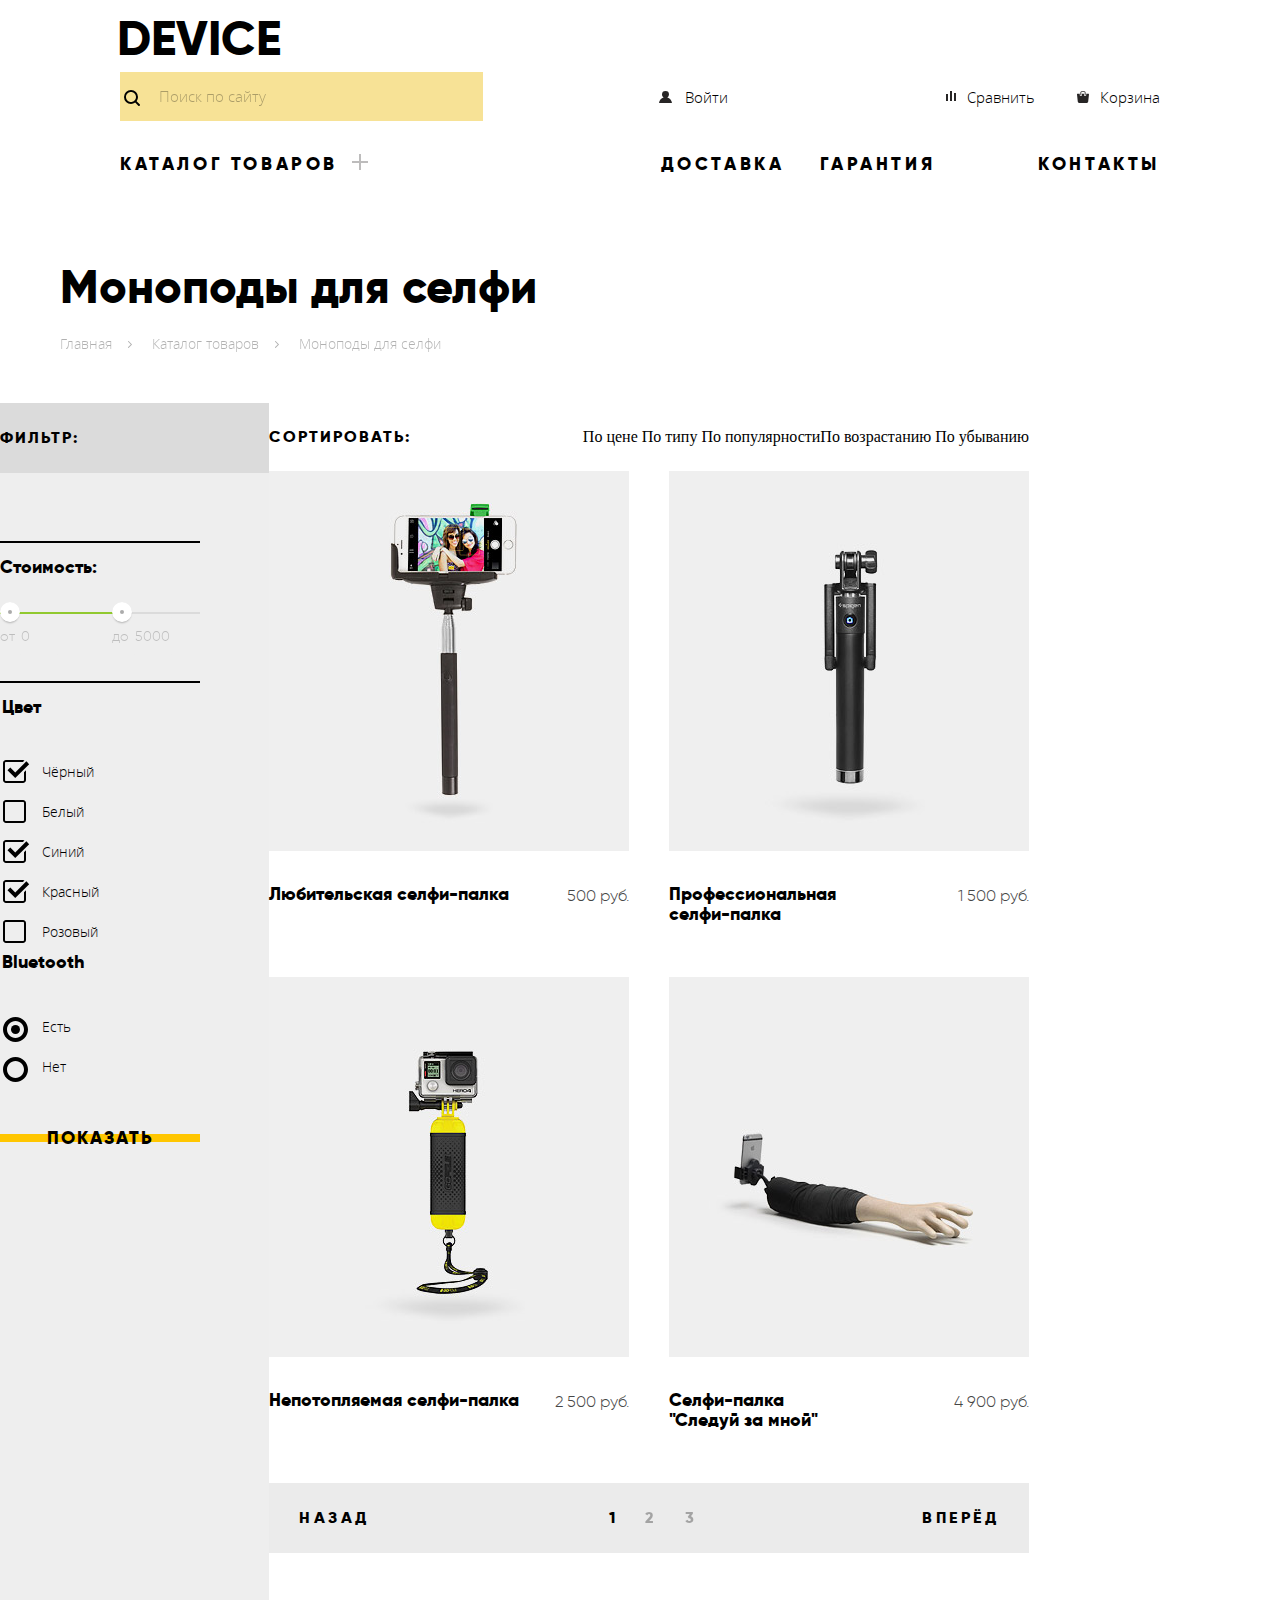
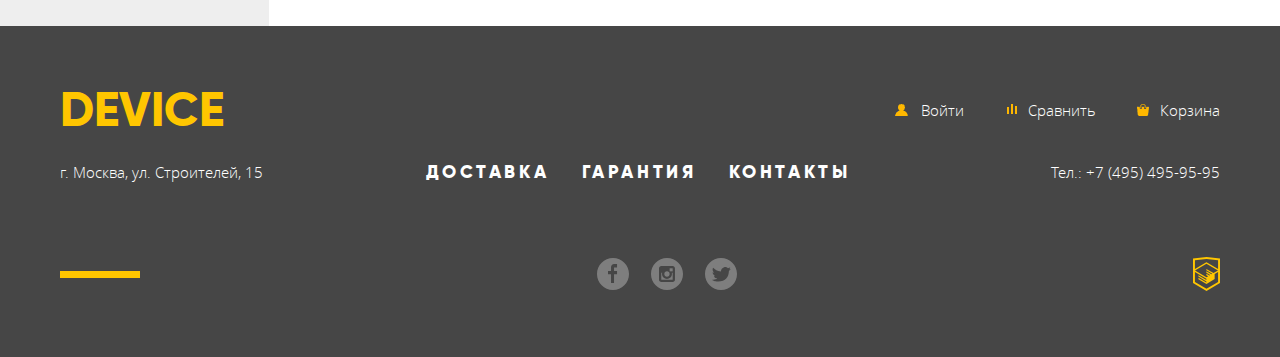
==== catalog.html @ 8dfcba43 "Add styles for catalog items and pagination" ====
<html lang="ru">
  <head>
  <meta charset="utf-8">
  <title>Device</title> 
  <link rel="stylesheet" href="css/styles.css"> 
  </head>
</html>
<body>
  <header class="main-header">
    <div class="container">
      <div class="main-header-nav">
        <div class="header-user-block">
          <a class="logo" href="index.html">Device</a>
          <form class="search-form" action="catalog.html" method="post">
            <input class="search-field" id="search-field" name="search-field" type="text" placeholder="Поиск по сайту">
            <button class="search-button" type="submit" name="search-button">Поиск</button>
          </form>
          <ul class="user-block">
            <li>
              <a class="user-option login" href="#">Войти</a>
            </li>
            <li>
              <a class="user-option compare" href="#">Сравнить</a>
            </li>
            <li>
              <a class="user-option cart" href="#">Корзина</a>
            </li>
          </ul>
        </div>
        <div class="header-nav">
          <div class="plus">
            <a class="header-item plus-item" href="#">Каталог товаров</a>
            <ul class="header-dropdown">
              <ul class="dropdown-list">
                <li class="header-dropdown-item">
                  <a href="#">Виртуальная реальность</a>
                </li>
                <li class="header-dropdown-item">
                  <a href="#">Моноподы для селфи</a>
                </li>
                <li class="header-dropdown-item">
                  <a href="#">Экшн-камеры</a>
                </li>
              </ul>  
              <ul class="dropdown-list">
                <li class="header-dropdown-item">
                  <a href="#">Фитнес-браслеты</a>
                </li>
                <li class="header-dropdown-item">
                  <a href="#">Умные часы</a>
                </li>
              </ul>  
              <ul class="dropdown-list">
                <li class="header-dropdown-item">
                  <a href="#">Квадрокоптеры</a>
                </li>
              </ul>
            </ul>  
          </div>
          <ul class="header-nav-block">
            <li>
              <a class="header-item" href="#">Доставка</a>
            </li>
            <li >
              <a class="header-item" href="#">Гарантия</a>
            </li>
            <li>
              <a class="header-item" href="#">Контакты</a>
            </li>
          </ul>
        </div>
      </div>
    </div>
  </header>  
  <section class="container">
    <h1 class="catalog-title">Моноподы для селфи</h1>
    <ul class="breadcrumbs">
      <li>
        <a href="#">Главная</a>
      </li>
      <li>
        <a href="#">Каталог товаров</a>
      </li>
      <li class="breadcrumbs-current">Моноподы для селфи</li>
    </ul>
  </section>
  <main>
    <div class="main-catalog">
      <section class="sidebar-filter">
        <div class="">
          <h2 class="visually-hidden">Фильтр характеристик девайсов</h2>
          <h3 class="filter-header">Фильтр:</h3>
          <form class="catalog-filter" method="post" action="#" id="filter-form">
            <div class="filter-slider">
              <h4 class="filter-title-price">Стоимость:</h4>
              <div class="filter-price">
                <div class="icon slider-line">
                  <div class="filter-min"></div>
                  <div class="filter-max"></div>
                </div>
              </div>
              <div class="filter-inputs">
                <div class="price-start">
                  <label for="filter-field-min">от</label>
                  <input class="filter-field" type="text" name="filter-field-min" id="filter-field-min" value="0">
                </div>
                <div class="price-end">
                  <label for="filter-field-max">до</label>
                  <input class="filter-field" type="text" name="filter-field-max" id="filter-field-max" value="5000">
                </div>	
              </div>
            </div>
    
            <fieldset>
              <div class="filter-properties">
                <legend class="filter-properties-title">Цвет</legend>
                <ul class="filter-properties-list">
                  <li class="filter-option">
                    <input class="filter-input" type="checkbox" name="slider" id="filter-slider" checked="checked">
                    <label class="icon" for="filter-slider">Чёрный</label>
                  </li>
                  <li class="filter-option">
                    <input class="filter-input" type="checkbox" name="block-advatages" id="filter-advantages"> 
                    <label class="icon" for="filter-advantages">Белый</label>
                  </li>
                  <li class="filter-option">
                    <input class="filter-input" type="checkbox" name="news" id="filter-news" checked="checked">
                    <label class="icon" for="filter-news">Синий</label>
                  </li>
                  <li class="filter-option">
                    <input class="filter-input" type="checkbox" name="gallery" id="filter-gallery" checked="checked">
                    <label class="icon" for="filter-gallery">Красный</label>
                  </li>
                  <li class="filter-option">
                    <input class="filter-input" type="checkbox" name="cart" id="filter-cart">
                    <label class="icon" for="filter-cart">Розовый</label>
                  </li>
                </ul>
              </div>
            </fieldset>
            <fieldset>
              <div class="filter-bluetooth-available">
                <legend class="filter-bluetooth-title">Bluetooth</legend>
                <ul class="filter-bluetooth-list">
                  <li class="filter-option">
                    <input class="filter-input" type="radio" name="filter-sites-radio" value="adaptive" id="filter-adaptive" checked>
                    <label class="icon" for="filter-adaptive">Есть</label> 
                  </li>
                  <li class="filter-option">
                    <input class="filter-input" type="radio" name="filter-sites-radio" value="fixed" id="filter-fixed">
                    <label class="icon" for="filter-fixed">Нет</label> 
                  </li>
                </ul>
              </div>
            </fieldset>
            <button type="submit" class="button filter-button">Показать</button>
          </form>
        </div>
      </section>
      <section class="catalog">
        <h2 class="visually-hidden">Каталог товаров текущей категории магазина Device</h2>
        <div class="catalog-sort">
          <div class="catalog-sorting">
            <h4>Сортировать:</h4>
            <div class="sort-sites">
              <a class="active" href="#">По цене</a>
              <a href="#">По типу</a>
              <a href="#">По популярности</a>
            </div>
            <div class="sort-order">
              <a class="icon sort-desc active" href="#">По возрастанию</a>
              <a class="icon sort-asc" href="#">По убыванию</a>
            </div>
          </div>  
        </div>    
        <ul class="catalog-list">
          <li class="icon catalog-item">
            <img class="catalog-item-image" src="img/item-1.jpg" width="360" height="380s" alt="Любительская селфи-палка">
            <div class="catalog-item-action">
              <a class="button catalog-button" href="#">В корзину</a>
              <a class="catalog-item-compare" href="#">Добавить к сравнению</a>
            </div>
            <div class="catalog-item-info">
              <h3 class="catalog-item-title">Любительская селфи-палка</h3>
              <p class="catalog-item-price">500 руб.</p>
            </div>  
          </li>
          <li class="icon catalog-item">
            <img class="catalog-item-image" src="img/item-2.jpg" width="360" height="380s" alt="Профессиональная селфи-палка">
            <div class="catalog-item-action">
              <a class="button catalog-button" href="#">В корзину</a>
              <a class="catalog-item-compare" href="#">Добавить к сравнению</a>
            </div>
            <div class="catalog-item-info">
              <h3 class="catalog-item-title">Профессиональная<br> селфи-палка</h3>
              <p class="catalog-item-price">1 500 руб.</p>
            </div>  
          </li>
          <li class="icon catalog-item">
            <img class="catalog-item-image" src="img/item-3.jpg" width="360" height="380s" alt="Непотопляемая селфи-палка">
            <div class="catalog-item-action">
              <a class="button catalog-button" href="#">В корзину</a>
              <a class="catalog-item-compare" href="#">Добавить к сравнению</a>
            </div>
            <div class="catalog-item-info">
              <h3 class="catalog-item-title">Непотопляемая селфи-палка</h3>
              <p class="catalog-item-price">2 500 руб.</p>
            </div>  
          </li>
          <li class="icon catalog-item new">
            <img class="catalog-item-image" src="img/item-4.jpg" width="360" height="380s" alt="Селфи-палка 'Следуй за мной'">
            <div class="catalog-item-action">
              <a class="button catalog-button" href="#">В корзину</a>
              <a class="catalog-item-compare" href="#">Добавить к сравнению</a>
            </div>
            <div class="catalog-item-info">
              <h3 class="catalog-item-title">Селфи-палка<br> "Следуй за мной"</h3>
              <p class="catalog-item-price">4 900 руб.</p>
            </div>  
          </li>
        </ul>
        <ul class="pagination">
          <li class="pagination-item previous"><a href="#">Назад</a></li>
          <li class="pagination-pages">
            <ul class="pagination-number">
              <li class="pagination-item active"><a>1</a></li>
              <li class="pagination-item"><a href="#">2</a></li>
              <li class="pagination-item"><a href="#">3</a></li>
            </ul>
          </li>
          <li class="pagination-item next"><a href="#">Вперёд</a></li>
        </ul>    	
        
      </section>
    </div>
    
  
  </main> 

  <footer class="footer">
    <div class="footer-user-block container">
      <a class="footer-logo" href="#">Device</a>
      <ul class="footer-user-options">
        <li>
          <a class="user-option login" href="#">Войти</a>
        </li>
        <li>
          <a class="user-option compare" href="#">Сравнить</a>
        </li>
        <li>
          <a class="user-option cart" href="#">Корзина</a>
        </li>
      </ul>
    </div>
    <div class="footer-nav-block container">
      <p>г. Москва, ул. Строителей, 15</p>
      <ul class="footer-nav">
        <li>
          <a class="header-item" href="#">Доставка</a>
        </li>
        <li >
          <a class="header-item" href="#">Гарантия</a>
        </li>
        <li>
          <a class="header-item" href="#">Контакты</a>
        </li>
      </ul>
      <a class="phone" href="tel:+74954959595">Тел.: +7 (495) 495-95-95</a>
    </div>
    <div class="footer-social container">
      <div class="divider"></div>
      <ul class="social-icons">
        <li class="footer-social-item">
          <a class="icon fb-icon" href="https://www.Facebook.com">Логотип Facebook</a>
        </li>
        <li class="footer-social-item">
          <a class="icon insta-icon" href="https://www.Instagram.com">Логотип Instagram</a>
        </li>	
        <li class="footer-social-item">
          <a class="icon twitter-icon" href="https://www.twitter.com">Логотип Twitter</a>
        </li>	
      </ul>
      <a href="#">
        <img src="img/logo-html.svg" alt="Иконка сайта HTML-Academy">
      </a>
    </div>
  </footer>  
</body>
</html>
---- css/styles.css ----
@font-face {
  font-family: 'gilroyextrabold';
  src: url('../fonts/gilroyextrabold-webfont.woff2') format('woff2');
  font-weight: normal;
  font-style: normal;
}

@font-face {
  font-family: 'gilroylight';
  src: url('../fonts/gilroylight-webfont.woff2') format('woff2');
  font-weight: normal;
  font-style: normal;
}

@font-face {
  font-family: 'open_sansregular';
  src: url('../fonts/opensans-regular-webfont.woff2') format('woff2');
  font-weight: normal;
  font-style: normal;
}

@font-face {
  font-family: 'open_sanslight';
  src: url('../fonts/opensans-light-webfont.woff2') format('woff2');
  font-weight: normal;
  font-style: normal;
}

*, *::before, *::after {
	box-sizing: inherit;
}

/* ::placeholder {
	font-family: 'open_sanslight';
} */

html {
	box-sizing: border-box;
}

body, h1, h2, h3, h4, h5, h6, p, a {
	margin: 0;
	font-weight: 300;
	text-decoration: none;
	color: #000000;
}

.visually-hidden {
	position: absolute;
	clip: rect(1px 1px 1px 1px); /* IE6, IE7 */
	clip: rect(1px, 1px, 1px, 1px);
	padding:0;
	border:0;
	height: 1px; 
	width: 1px; 
	overflow: hidden;
}

ul {
	margin: 0;
	padding: 0;
	list-style-type: none;
}

form,fieldset {
	margin: 0;
	padding: 0;
}

fieldset {
	border: none;
}

button {
	padding: 0;
	margin: 0;
}

button, input, textarea, select {
	font: inherit;
}

.container {
  width: 1200px;
	margin: 0 auto;
	padding: 0 20px;
	position: relative;
}

.button {
	display: inline-block;
	position: relative;
	width: 160px;
	font-family: 'gilroyextrabold';
	font-size: 18px;
	line-height: 40px;
	letter-spacing: 2px;
	text-align: center;
	text-transform: uppercase;
	z-index: 1;
}

.button:active {
	color: rgba(1,1,1, 0.3);
}

.button::before {
	content: '';
	position: absolute;
	width: 100%;
	height: 8px;
	left: 0;
	top: 16px;
	background-color: #ffc600;
	z-index: -1;
}

.button:hover::before,
.button:focus::before {
	content: '';
	position: absolute;
	height: 40px;
	left: 0;
	top: 0;
	background-color: #ffc600;
	z-index: -1;
	transition-duration: 0.2s;
}

/* .main-header {
  margin-bottom: 55px;
} */

.main-header-background {
  min-height: 712px;
  background: linear-gradient(to bottom, #ffffff 40px, #f7e296 40px, #f7e296 339px, transparent 339px, transparent 100%);
}

.main-header-nav {
  min-height: 190px;
  margin: 0 60px 38px;
}

.header-user-block {
  display: flex;
  position: relative;
	padding-top: 72px;
	margin-bottom: 31px;
}

.logo {
  position: absolute;
  font-family: 'gilroyextrabold';
  font-size: 48px;
	bottom: 55px;
	left: -3px;
	text-transform: uppercase;
	cursor: pointer;
}

.logo:hover,
.footer-logo:hover {
	opacity: 0.6;
}

.logo:active,
.footer-logo:active {
	opacity: 0.3;
}

.search-form {
  width: 460px;
}

.search-form::before {
	content: "";
	position: absolute;
	top: 90px;
	left: 4px;
	width: 16px;
	height: 16px;
	background-image: url(../img/search.svg);
	background-repeat: no-repeat;
	z-index: 1;
}

.search-field {
	position: relative;
	width: 79%;
	min-height: 49px;
	background-color: #f7e296;
	border: none;
	border-top: 2px solid rgba(247,226,150, 0);
	border-bottom: 2px solid rgba(247,226,150, 0);
	padding-left: 39px;
}

.search-field:focus {
	outline: 0;
	border-bottom: 2px solid #000000;
}

.search-field::placeholder {
	font-family: 'open_sanslight';
	font-size: 15px;
	line-height: 30px;
	color: #000000;
	opacity: 0.3;
}

.search-field:hover::placeholder {
	opacity: 0.6;
}

.search-field:focus::placeholder {
	opacity: 1;
}

.search-button {
	width: 85px;
	min-height: 49px;
}

.search-button {
	width: 85px;
	min-height: 49px;
	margin-left: -4px;
	color: #000000;
	background-color: rgba(0,0,0,0);
	display: none;
	border: 2px solid #000000;
	outline: none;
}

.search-button:hover {
	background-color: #000000;
	color: #ffffff;
}

.search-button:active {
	display: inline-block;
	background-color: #000000;
	color: rgba(255,255,255,0.3);
}

.search-field:focus ~ .search-button,
.search-field:active ~ .search-button {
	display: inline-block;
}

.user-block,
.footer-user-options {
  display: flex;
	align-items: center;
	font-size: 15px;
	line-height: 30px;
	font-family: 'open_sanslight';
	margin-left: auto;
}

.user-block li {
	position: relative;
	margin-right: 35px;
}

.user-block li:first-child {
	margin-right: 209px;
}

.user-block li:nth-child(2) {
	margin-left: auto;
}

.user-block li:last-child {
	margin-right: 0;
}



.user-option {
	padding-left: 30px;
}

.user-option:hover,
.header-dropdown-item:hover,
.user-option:focus,
.header-dropdown-item:focus {
	opacity: 0.6;
}

.user-option:active,
.header-dropdown-item:active {
	opacity: 0.3;
}

.login::before {
	content: '';
	position: absolute;
	width: 13px;
	height: 12px;
	left: 4px;
	top: 9px;
	background-image: url(../img/user.svg);
	background-repeat: no-repeat;
}


.compare::before {
	content: '';
	position: absolute;
	width: 13px;
	height: 12px;
	left: 9px;
	top: 9px;
	background-image: url(../img/compare.svg);
	background-repeat: no-repeat;
}

.cart::before {
	content: '';
	position: absolute;
	width: 13px;
	height: 12px;
	left: 7px;
	top: 9px;
	background-image: url(../img/cart.svg);
	background-repeat: no-repeat;
} 

.header-nav,
.footer-nav {
	display: flex;
	font-size: 18px;
	line-height: 24px;
	font-family: 'gilroyextrabold';
	letter-spacing: 3.6px;
	text-transform: uppercase;
}

.header-nav-block {
	margin-left: auto;
	display: flex;
}

.header-nav-block li {
	margin-right: 36px;
}

.header-nav-block a,
.plus a {
	position: relative;
}

.header-nav-block li:last-child {
	margin-right: 0px;
	margin-left: 67px;
}

.plus {
	position: relative;
}

.plus::after {
	content: '';
	position: absolute;
	width: 16px;
	height: 16px;
	top: 2px;
	right: 0;
	background-image: url(../img/plus.svg);
	opacity: 0.3;
	cursor: pointer;
}

.header-item:hover,
.header-item:focus {
	opacity: 0.6;
}

.header-item:active {
	opacity: 0.3;
}

.device-category .category-item {
  display: flex;
}

.header-dropdown {
	display: none;
	position: absolute;
	width: 1160px;
	font-size: 15px;
	line-height: 36px;
	letter-spacing: 1px;
	font-family: 'open_sanslight';
	text-transform: capitalize;
	padding-top: 20px;
	bottom: 0px;
	transform: translateY(100%);
}

.header-dropdown::before {
	content: '';
	position: absolute;
	background: #f7e296;
	width: 1160px;
	height: 164px;
	left: -60px;
	top: 81px;
	transform: translateY(-50%);
}

.plus-item {
	padding-right: 30px;
}

.plus:hover .header-dropdown {
	display: flex;
	z-index: 1;
}

.dropdown-list {
	display: flex;
	flex-direction: column;
}

.header-dropdown-item {
	margin-right: 40px;
}






.slider {
	display: flex;
	-webkit-box-align: center;
	-ms-flex-align: center;
	align-items: center;
	min-height: 580px;
	/* padding-bottom: 55px; */
}

.slider input[type='radio'] {
	position: absolute;
	opacity: 0;
}

.slider-description {
	flex-direction: column;
	width: 515px;
	padding-left: 4px;
}

.slider-description .divider {
	position: absolute;
	width: 100px;
	background-color: #ffffff;
	top: 21px;
	right: 40%;
}

.slider-number {
	position: absolute;
	color: #ffffff;
	top: -27px;
	right: 50px;
	font-family: 'gilroyextrabold';
	font-size: 179px;
	line-height: 179px;
}

.slides h2,
.advantages-slides h2 {
	font-family: 'gilroyextrabold';
	font-size: 47px;
	letter-spacing: 1px;
	line-height: 56px;
	margin-bottom: 18px;
}

.slides p,
.advantages-slides p {
	color: #464646;
	font-family: 'open_sanslight';
	font-size: 15px;
	letter-spacing: 0;
	line-height: 30px;
	margin-bottom: 39px;
}

.slides a {
	margin-bottom: 60px;
}

.slides .button {
	width: 220px;
}

.slider-info {
	display: flex;
}

.slider-info-item span {
	font-family: 'gilroylight';
	font-size: 36px;
	line-height: 48px;
	letter-spacing: 1px;
}

.slider-info-item p {
	font-family: 'open_sanslight';
	font-size: 13px;
	line-height: 20px;
	letter-spacing: 1px;
}

.slide {
	display: none;
	width: 97%;
	padding: 64px 0 0 20px ;
	-webkit-animation: 30s 24s ease-in-out infinite;
	animation: 30s 24s ease-in-out infinite;
}

.slide1, .slide2, .slide3 {
	display: none;
}


.slider-inner {
	display: flex;
	justify-content: space-between;
}

.slide img {
	position: relative;
}

.slide1 img {
	left: 50px;
	bottom: 80px;
}

.slide2 img {
	top: 0px;
	left: 0px;
}

.slide3 img {
	top: 0px;
	left: 0px;
}


/* .slide1 {
	background-image: url(../img/slider-1.png);
	background-repeat: no-repeat;
	background-position: 70px 0px;
}

.slide2 {
	background-image: url(../img/slider-2.png);
	background-repeat: no-repeat;
	background-position: left top;
}

.slide3 {
	background-image: url(../img/slider-3.png);
	background-repeat: no-repeat;
	background-position: left top;
} */

input:checked:nth-child(1) ~ .slides .slide1 {
	display: block;
}

input:checked:nth-child(2) ~ .slides .slide2 {
	display: block;
}

input:checked:nth-child(3) ~ .slides .slide3 {
	display: block;
}

.slider-controls {
	position: absolute;
	top: 300px;
	right: 72px;
}

.slider-control {
	display: inline-block;
	vertical-align: middle;
	width: 18px;
	height: 18px;
	margin: 0 6px;
	border-radius: 50%;
	border: 1px solid #000000;
	background: #ffff;
	position: relative;
	cursor: pointer;
}

.slider-control::after {
	position: absolute;
	display: none;
	background: #ffffff;
	border: 2px solid #c1c1c1;
	width: 8px;
	height: 8px;
	border-radius: 50%;
	top: 5px;
	left: 5px;
}

input:checked:nth-child(1) ~ .slider-controls .slider-control:nth-child(1)::after {
	display: block;
}

input:checked:nth-child(2) ~ .slider-controls .slider-control:nth-child(2)::after {
	display: block;
}

input:checked:nth-child(3) ~ .slider-controls .slider-control:nth-child(3)::after {
	display: block;
}

input:focus:nth-child(1) ~ .slider-controls .slider-control:nth-child(1)::after,
input:focus:nth-child(2) ~ .slider-controls .slider-control:nth-child(2)::after,
input:focus:nth-child(3) ~ .slider-controls .slider-control:nth-child(3)::after {
	display: block;
	border: solid 4px #fb565a;
	background: #fb565a;
	width: 16px;
	height: 16px;
	top: 1px;
	left: 1px;
}

.categories {
	margin-bottom: 75px;
}

.device-category {
 display: flex;
 justify-content: space-between;
}

.device-category a:hover .category-item-background,
.device-category a:focus .category-item-background {
	background: #f0c52e;
}

.device-category a:active img,
.device-category a:active h3 {
	opacity: 0.6;
}  

.category-item {
	flex-direction: column;
}

.category-item h3 {
	font-family: 'gilroyextrabold';
	font-size: 18px;
	line-height: 24px;
	letter-spacing: 1px;
}

.category-item-background {
	display: flex;
  justify-content: center;
  align-items: center;
	width: 160px;
	height: 160px;
	background: #f7e296;
	margin-bottom: 39px;
}

.device-category li:nth-child(2) .category-item-background {
	padding-top: 43px;
}

.category-item h3 {
	max-width: 160px;
}



.advantages-slider-background {
	background: linear-gradient(to bottom, #ffffff 26%, #e5e5e5 26%, #e5e5e5 100%);
}

.advantages-slider {
	display: flex;
	flex-direction: row-reverse;
	justify-content: space-between; 
	padding-top: 71px;
}

.advantages-slides {
	margin-right: 65px;
}

.advantages-slider input[type=radio] {
	display: none;
}

input:checked:nth-child(1) ~ .advantages-slides .advantages-slide1 {
	display: block;
}

input:checked:nth-child(2) ~ .advantages-slides .advantages-slide2 {
	display: block;
}

input:checked:nth-child(3) ~ .advantages-slides .advantages-slide3 {
	display: block;
}


.advantages-slider h2 {
  margin-bottom: 25px;
}

.advantages-slider p {
	margin-bottom: 85px;
}

.advantages-slide {
	display: none;
	width: 695px;
	background-repeat: no-repeat;
	background-position: right 9%;
	padding-bottom: 60px;
}

.advantages-slide p {
	width: 440px;
}

.advantages-slide1 {
	background-image: url(../img/delivery.svg);
}

.advantages-slide2 {
	background-image: url(../img/warranty.svg);
}

.advantages-slide3 {
	background-image: url(../img/credit.svg);
}

.advantages-slider-controls {
	position: relative; 
	display: flex;
	flex-direction: column;
	left: 0;
	top: 9px;
	padding-right: 124px;
}

.advantages-slider-controls::after {
	content: "";
	position: absolute;
	width: 7px;
	height: 319px;
	background-color: #000000;
	right: 0;
	top: -80px;
}

.advantages-slider-control {
	display: inline-block;
	position: absolute;
	width: 160px;
	height: 40px;
	letter-spacing: 3px;
	margin-bottom: 25px;
	border-radius: 50%;
  position: relative;
	cursor: pointer;
	z-index: 1;
}

.advantages-slider-control::after {
	display: none;
	content: '';
	position: absolute;
	background-color: #000000;
	width: 278px;
	height: 40px;
	left: 0;
	top: 0;
	z-index: -1;
}


input:checked:nth-child(1) ~ .advantages-slider-controls .advantages-slider-control:nth-child(1),
input:checked:nth-child(1) ~ .advantages-slider-controls .advantages-slider-control:nth-child(1)::after {
	display: block;
}

input:checked:nth-child(2) ~ .advantages-slider-controls .advantages-slider-control:nth-child(2),
input:checked:nth-child(2) ~ .advantages-slider-controls .advantages-slider-control:nth-child(2)::after {
	display: block;
}

input:checked:nth-child(3) ~ .advantages-slider-controls .advantages-slider-control:nth-child(3),
input:checked:nth-child(3) ~ .advantages-slider-controls .advantages-slider-control:nth-child(3)::after {
	display: block;
}

input:checked:nth-child(1) ~ .advantages-slider-controls .button:nth-child(1) {
	color: #f7e296;
}

input:checked:nth-child(2) ~ .advantages-slider-controls .button:nth-child(2) {
	color: #f7e296;
}

input:checked:nth-child(3) ~ .advantages-slider-controls .button:nth-child(3) {
	color: #f7e296;
}




.partners {
	margin: 95px 0;
}

.partners-logo {
	display: flex;
	flex-wrap: wrap;
}

.partners-logo-item {
	padding-right: 30px;
	filter: grayscale(100%);
	opacity: 0.2;
}

.partners-logo-item:hover,
.partners-logo-item:focus {
	filter: grayscale(0%);
	opacity: 1;
	transition-duration: 0.2s
}

.info-block {
	display: flex;
	justify-content: space-between;
	padding-bottom: 81px;
}

.about {
	width: 472px;
}

.contact  {
	width: 560px;
}

.info-block .divider {
	margin-bottom: 46px;
}

.about h3, .contact h3 {
	display: inline-block;
	font-family: 'gilroyextrabold';
	font-size: 47px;
	line-height: 48px;
	letter-spacing: 1px;
	margin-bottom: 43px;
}

.about-text {
	margin-bottom: 37px;
}

.about p, .contact p {
	display: inline-block;
	font-family: 'open_sanslight';
	font-size: 15px;
	line-height: 30px;
	margin-bottom: 29px;
}

.contact p {
	margin-bottom: 40px;
}

.delivery-list {
	font-family: 'gilroyextrabold';
	font-size: 16px;
	line-height: 40px;
	margin-bottom: 55px;
}

.contact .map {
	display: inline-block;
	margin-bottom: 68px;
}

.delivery-list li {
	position: relative;
	padding-left: 35px;
}

.delivery-list li::before {
	content: '';
	position: absolute;
	width: 8px;
	height: 8px;
	left: 0;
	top: 40%;
	border-radius: 50%;
	border: 2px solid #e5e5e5;
}

.info-block .button {
	width: 260px;
	letter-spacing: 2px;
}

.footer {
	background: #464646;
	padding-top: 57px;
	padding-bottom: 66px;
}

.footer .footer-user-options a,
.footer .footer-nav-block p,
.footer .footer-nav-block a {
	color:#ffffff;
}

.footer-user-block {
	display: flex;
	justify-content: space-between;
	align-items: center;
	margin-bottom: 20px;
}

.footer-logo {
	color: #ffc600;
  font-family: 'gilroyextrabold';
  font-size: 48px;
	text-transform: uppercase;
	cursor: pointer;
	margin-right: auto;;
}

.footer-user-options {
	display: flex;
	color: #ffffff;
}

.footer-user-options li {
	position: relative;
	margin-right: 34px;
}

.footer-user-options li:last-child {
	margin-right: 0px;
}

.footer-user-options .login::before,
.footer-user-options .compare::before,
.footer-user-options .cart::before {
	filter: brightness(4) sepia(0) hue-rotate(65deg) saturate(110);
} 
 
.footer-nav-block {
	display: flex;
	justify-content: space-between;
	margin-bottom: 70px;
}

.footer-nav-block p,
.footer-nav-block .phone {
	font-size: 15px;
	line-height: 30px;
	font-family: 'open_sanslight';
}

.footer-nav {
	display: flex;
	justify-content: space-between;
	align-items: center;
	width: 425px;
	margin-left: -38px;
}

.footer-social {
	display: flex;
	justify-content: space-between;
	align-items: center;
}

.divider {
	width: 80px;
	height: 7px;
	background-color: #000000;
}

.footer-social .divider {
	background-color: #ffc600
}

.social-icons {
	display: flex;
	justify-content: space-between;
	width: 140px;
}

.footer-social-item {
	width: 32px;
	height: 32px;
	border-radius: 50%;
	opacity: 0.3;
}

.footer-social-item a:hover,
.footer-social-item a:focus::before {
	opacity: 0.6;
}

.footer-social-item:active {
	opacity: 0.1;
}

.footer-social-item a {
	font-size: 0px;
}

.footer-social-item a::before {
	font-size: 0px;
	content: '';
	position: absolute;
	width: 32px;
	height: 32px;
}

.fb-icon::before {
	background-image: url(../img/fb.svg);
}

.insta-icon::before {
	background-image: url(../img/insta.svg);
}

.twitter-icon::before {
	background-image: url(../img/twitter.svg);
}

.footer-social img:hover,
.footer-social img:focus {
	opacity: 0.6;
}

.footer-social img:active {
	opacity: 0.3;
}


.catalog-title {
	font-size: 47px;
	font-family: 'gilroyextrabold';
	padding-top: 33px;
	margin-bottom: 20px;
}

.breadcrumbs {
	display: flex;
	font-size: 14px;
	font-family: 'open_sanslight';
	margin-bottom: 50px;
}

.breadcrumbs li {
	position: relative;
	padding-right: 40px;
	opacity: 0.3;
}

.breadcrumbs li:hover,
.breadcrumbs li:focus {
	opacity: 0.6;
}

.breadcrumbs li:active {
	opacity: 0.1;
}

.breadcrumbs .breadcrumbs-current:hover,
.breadcrumbs .breadcrumbs-current:active {
	opacity: 0.3;
}

.breadcrumbs li::after {
	content: '';
	position: absolute;
	width: 4px;
	height: 7px;
	right: 20px;
	top: 7px;
	background-image: url(../img/nav-arrow.svg);
	background-repeat: no-repeat;
}

.breadcrumbs li:last-child::after {
	display: none;
}



.main-catalog {
	display: flex;
}

.sidebar-filter {
	padding-right: 69px;
	background: linear-gradient(to bottom, #dbdbdb 70px, #eeeeee 70px, #eeeeee 100%);
}

.filter-header {
	font-size: 16px;
	letter-spacing: 2px;
	font-family: 'gilroyextrabold';
	padding: 26px 0 25px;
	text-transform: uppercase;
	margin-bottom: 69px;
}

.filter-slider {
	position: relative;
	margin-bottom: 14px;
	padding: 16px 0 28px;
}

.filter-slider::before,
.filter-slider::after {
	content: '';
	position: absolute;
	width: 200px;
	height: 2px;
	background: #000000;
	top: 0;
	left: 0;
}

.filter-slider::after {
	top: 140;
	left: 0;
}

.sidebar-filter h4 {
	font-size: 18px;
}

.filter-title-price,
.filter-properties-title,
.filter-bluetooth-title {
	font-size: 18px;
	font-family: 'gilroyextrabold';
	margin-bottom: 35px;
}

.filter-price {
	position: relative;
	background: #eeeeee;
	margin-bottom: 40px;
	padding: 0;
}

.slider-line {
	position: absolute;
	display: flex;
	background: #dbdbdb;
	height: 2px;
	width: 100%;
	top: 50%;
	margin-bottom: 15px;
}

.slider-line::before {
	content: '';
	height: 2px;
	background: #91c92f;
	width: 60%;
	top: 10%;
}

.filter-min, .filter-max {
	position: absolute;
	width: 20px;
	height: 20px;
	top: -10px;
	border-radius: 50%;
	background-image: url(../img/filter-button.svg);
	background-repeat: no-repeat;
  box-shadow: 0 2px 2px -1px rgba(0,1,1, 0.25);
	cursor: pointer;
}

.filter-max {
	right: 68px;
}

.filter-min:active,
.filter-max:active {
	transform: scale(1.1,1.1);
}

.filter-inputs {
	display: flex;
	font-size: 14px;
	line-height: 22px;
	font-family: 'gilroylight';
	color: #000000;
	opacity: 0.2;
}

.price-start {
 margin-right: 53px;
}

.price-start label,
.price-end label {
	margin-right: 0px;
}

.filter-inputs input {
	font-size: 14px;
	line-height: 22px;
	color: #000000;
	border-radius: 3px;
	background: #eeeeee;
	border: none;
}

.filter-field {
	width: 40px;
	min-height: 38px;
}

.filter-properties-list label,
.filter-bluetooth-available label {
	color: #000000;
	font-size: 14px;
	line-height: 40px;
	font-family: 'open_sanslight';
}

.filter-option {
	position: relative;
}

.filter-option input[type=radio],
.filter-option input[type=checkbox] {
	display: none;
}

.filter-option label {
	padding-left: 42px;
}

.filter-option label:hover::before,
.filter-option label:focus::before {
	opacity: 0.6;
} 

.filter-option label:active::before {
	opacity: 1;
} 

.filter-properties-list label::before,
.filter-bluetooth-available label::before {
	content: '';
	position: absolute;
	display: inline-block;
	vertical-align: middle;
	width: 27px;
	height: 23px;
	top: 8;
	left: 3;
	background-image: url(../img/checkbox-off.svg);
	background-repeat: no-repeat;
}

.filter-bluetooth-available label::before {
	width: 25px;
	height: 25px;
	top: 10;
	background-image: url(../img/radio-off.svg);
}

.filter-properties-list .filter-input:checked+label::before {
	background-image: url(../img/checkbox-on.svg);
}

.filter-bluetooth-list .filter-input:checked+label::before {
	background-image: url(../img/radio-on.svg);
}

.filter-bluetooth-available {
	margin-bottom: 31px;
}

.filter-button {
	width: 200px;
	background: none;
	border: 0 solid rgba(0,0,0,0);
}



.catalog {
	max-width: 760px;
}

.catalog-sorting {
	display: flex;
	padding: 25px 0;
}

.catalog-sorting h4 {
	font-size: 16px;
	letter-spacing: 2px;
	font-family: 'gilroyextrabold';
	text-transform: uppercase;
}

.sort-sites {
	margin-left: auto;
}


.catalog-list {
	display: flex;
	justify-content: space-between;
	flex-wrap: wrap;
	max-width: 760px;
}

.catalog-item {
	position: relative;
	margin-bottom: 53px;
}

.catalog-item-image {
	margin-bottom: 33px;
}

.catalog-item-action {
	display: none;
	position: absolute;
	flex-direction: column;
	align-items: center;
	width: 360px;
	height: 380px;
	top: 0;
	left: 0;
	background-color: rgba(238,238,238,0.7);
}

.catalog-item:hover .catalog-item-action {
	display: flex;
}

.catalog-button {
	width: 200px;
	margin-top: 170px;
	margin-bottom: 6px;
}

.catalog-item-compare {
	font-size: 13px;
	line-height: 36px;
	font-family: 'open_sanslight';
	opacity: 0.5;
}

.catalog-item-compare:hover,
.catalog-item-compare:focus {
	opacity: 1;
}

.catalog-item-compare:active {
	opacity: 0.2;
}

.catalog-item-info {
	display: flex;
	justify-content: space-between;
}

.catalog-item-title {
	max-width: 260px;
	font-size: 18px;
	font-family: 'gilroyextrabold';
}

.catalog-item-price {
	font-size: 16px;
	font-family: 'gilroylight';
	padding-top: 3px;
	color: #464646;
}

.pagination {
	display: flex;
	justify-content: space-between;
	background-color: #ebebeb;
	margin-bottom: 73px;
	max-width: 760px;
}

.pagination a {
	font-size: 16px;
	letter-spacing: 3.5px;
	font-family: 'gilroyextrabold';
	text-transform: uppercase;
}

.pagination-number {
	display: flex;
	padding: 26px 0;
}

.pagination-number .pagination-item {
	margin-right:	27px;
	opacity: 0.3;
}

.pagination-number .pagination-item:hover {
	opacity: 0.6;
}

.pagination-number .pagination-item:active,
.pagination-number .active,
.pagination-number .active:hover {
	opacity: 1;
}

.pagination .previous,
.pagination .next {
	padding: 26px 30px;
}

.pagination .previous:hover,
.pagination .next:hover {
	background-color: #d9d9d9;
}

.pagination .previous:active a,
.pagination .next:active a {
	opacity: 0.3;
}

.pagination .previous {
	margin-right: 41px;
}







.modal-overlay {
	position: fixed;
	top: 0;
	left: 0;
	right: 0;
	bottom: 0;
	width: 100%;
	height: 100%;
	background: rgba(0,0,0,.1);
	z-index: 999;
	display: none;
}

.modal-window {
	width: 960px;
	position: absolute;
	left: 50%;
	top: 100px;
	margin-left: -480px;
	background: #fff;
	opacity: 1;
	z-index: 1000;
	padding: 72px 100px 78px;
	box-shadow: 0 20px 40px 0 rgba(0,1,1,.75);
}

.modal-close {
	font-size: 0;
	margin-bottom: 21px;
}

.modal-close::after {
	content: "";
	position: absolute;
	padding: 28px;
	right: 22px;
	top: 22px;
	background-image: url(../img/modal-close.svg);
	background-repeat: no-repeat;
	opacity: 0.5;
}

.modal-close:hover::after,
.modal-close:focus::after {
	opacity: 1;
}

.modal-close:active::after {
	opacity: 0.3;
}

.modal-inputs {
	display: flex;
	justify-content: space-between;
	margin-bottom: 39px;
}

.form-input-item,
.form-message {
	display: flex;
	flex-direction: column;
}

.modal-window label {
	font-family: 'gilroyextrabold';
	font-size: 18px;
	line-height: 24px;
	padding-bottom: 13px;
}

.form-input-item input,
.form-message textarea {
	width: 360px;
	height: 50px;
	padding: 0 20px;
	font-family: 'open_sansregular';
	font-size: 14px;
	line-height: 18px; 
	background-color: #f2f2f2;
	border: 2px solid rgba(0,0,0,0);
}

.form-message textarea {
	height: 156px;
	width: 100%;
	padding-top: 15px;
	resize: none;
}

.form-input-item input:hover,
.form-message textarea:hover {
	background-color: #eaeaea;
}

.form-input-item input:focus,
.form-message textarea:focus {
	background-color: #ffffff;
	border: 2px solid #f7e296;
}

.form-message {
	margin-bottom: 39px;
}

.form-button {
	width: 200px;
	background: none;
	border: 0 solid rgba(0,0,0,0);
}

.modal-alert {
	display:none;
	font-family: 'open_sansregular';
	color:#f6dada;
}

.map-overlay {
	background: rgba(0,0,0,0);
}

.modal-map {
	height: 560px;
	padding: 0;
}
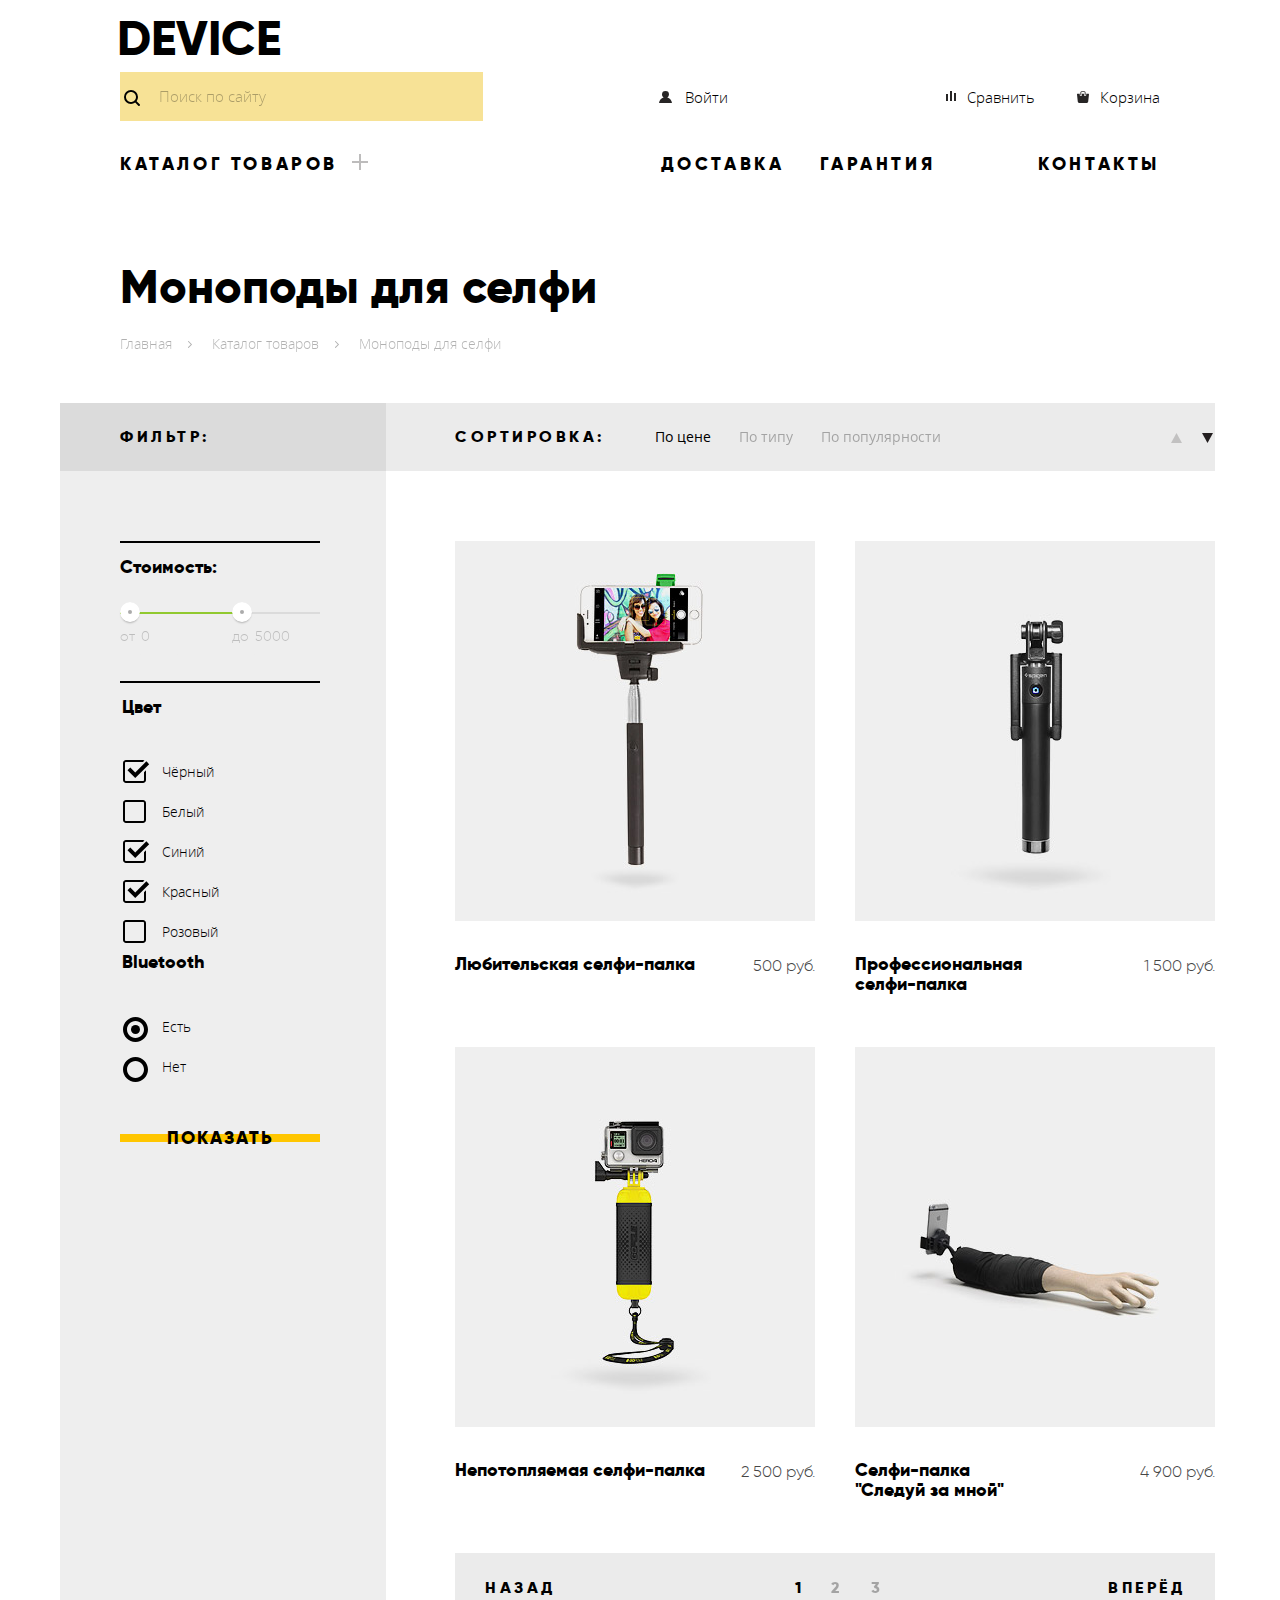
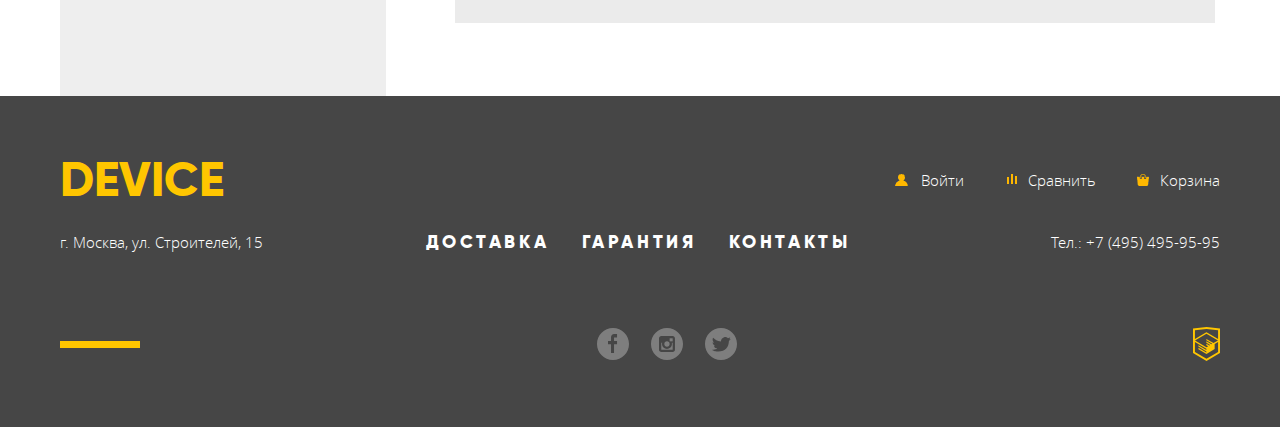
==== commit 6aae41ef: "Add styles for catalog filter" ====
--- a/catalog.html
+++ b/catalog.html
@@ -73,23 +73,27 @@
     </div>
   </header>  
   <section class="container">
-    <h1 class="catalog-title">Моноподы для селфи</h1>
-    <ul class="breadcrumbs">
-      <li>
-        <a href="#">Главная</a>
-      </li>
-      <li>
-        <a href="#">Каталог товаров</a>
-      </li>
-      <li class="breadcrumbs-current">Моноподы для селфи</li>
-    </ul>
+    <div class="catalog-category-name">
+      <h1 class="catalog-title">Моноподы для селфи</h1>
+      <ul class="breadcrumbs">
+        <li>
+          <a href="#">Главная</a>
+        </li>
+        <li>
+          <a href="#">Каталог товаров</a>
+        </li>
+        <li class="breadcrumbs-current">Моноподы для селфи</li>
+      </ul>
+    </div>
   </section>
   <main>
-    <div class="main-catalog">
+    <div class="main-catalog container">
       <section class="sidebar-filter">
-        <div class="">
+        <div class="sidebar-filter-header">
           <h2 class="visually-hidden">Фильтр характеристик девайсов</h2>
           <h3 class="filter-header">Фильтр:</h3>
+        </div>
+        <div class="sidebar-filter-form">
           <form class="catalog-filter" method="post" action="#" id="filter-form">
             <div class="filter-slider">
               <h4 class="filter-title-price">Стоимость:</h4>
@@ -110,7 +114,7 @@
                 </div>	
               </div>
             </div>
-    
+            
             <fieldset>
               <div class="filter-properties">
                 <legend class="filter-properties-title">Цвет</legend>
@@ -158,78 +162,83 @@
         </div>
       </section>
       <section class="catalog">
-        <h2 class="visually-hidden">Каталог товаров текущей категории магазина Device</h2>
-        <div class="catalog-sort">
-          <div class="catalog-sorting">
-            <h4>Сортировать:</h4>
-            <div class="sort-sites">
-              <a class="active" href="#">По цене</a>
-              <a href="#">По типу</a>
-              <a href="#">По популярности</a>
-            </div>
-            <div class="sort-order">
-              <a class="icon sort-desc active" href="#">По возрастанию</a>
-              <a class="icon sort-asc" href="#">По убыванию</a>
-            </div>
-          </div>  
-        </div>    
-        <ul class="catalog-list">
-          <li class="icon catalog-item">
-            <img class="catalog-item-image" src="img/item-1.jpg" width="360" height="380s" alt="Любительская селфи-палка">
-            <div class="catalog-item-action">
-              <a class="button catalog-button" href="#">В корзину</a>
-              <a class="catalog-item-compare" href="#">Добавить к сравнению</a>
-            </div>
-            <div class="catalog-item-info">
-              <h3 class="catalog-item-title">Любительская селфи-палка</h3>
-              <p class="catalog-item-price">500 руб.</p>
+        <div class="catalog-sort-background">
+          <h2 class="visually-hidden">Каталог товаров текущей категории магазина Device</h2>
+          <div class="catalog-sort">
+            <div class="catalog-sorting">
+              <h4>Сортировка:</h4>
+              <div class="sort-sites">
+                <a class="active" href="#">По цене</a>
+                <a href="#">По типу</a>
+                <a href="#">По популярности</a>
+              </div>
+              <div class="sort-order">
+                <a class="icon sort-desc active" href="#">По возрастанию</a>
+                <a class="icon sort-asc" href="#">По убыванию</a>
+              </div>
             </div>  
-          </li>
-          <li class="icon catalog-item">
-            <img class="catalog-item-image" src="img/item-2.jpg" width="360" height="380s" alt="Профессиональная селфи-палка">
-            <div class="catalog-item-action">
-              <a class="button catalog-button" href="#">В корзину</a>
-              <a class="catalog-item-compare" href="#">Добавить к сравнению</a>
-            </div>
-            <div class="catalog-item-info">
-              <h3 class="catalog-item-title">Профессиональная<br> селфи-палка</h3>
-              <p class="catalog-item-price">1 500 руб.</p>
-            </div>  
-          </li>
-          <li class="icon catalog-item">
-            <img class="catalog-item-image" src="img/item-3.jpg" width="360" height="380s" alt="Непотопляемая селфи-палка">
-            <div class="catalog-item-action">
-              <a class="button catalog-button" href="#">В корзину</a>
-              <a class="catalog-item-compare" href="#">Добавить к сравнению</a>
-            </div>
-            <div class="catalog-item-info">
-              <h3 class="catalog-item-title">Непотопляемая селфи-палка</h3>
-              <p class="catalog-item-price">2 500 руб.</p>
-            </div>  
-          </li>
-          <li class="icon catalog-item new">
-            <img class="catalog-item-image" src="img/item-4.jpg" width="360" height="380s" alt="Селфи-палка 'Следуй за мной'">
-            <div class="catalog-item-action">
-              <a class="button catalog-button" href="#">В корзину</a>
-              <a class="catalog-item-compare" href="#">Добавить к сравнению</a>
-            </div>
-            <div class="catalog-item-info">
-              <h3 class="catalog-item-title">Селфи-палка<br> "Следуй за мной"</h3>
-              <p class="catalog-item-price">4 900 руб.</p>
-            </div>  
-          </li>
-        </ul>
-        <ul class="pagination">
-          <li class="pagination-item previous"><a href="#">Назад</a></li>
-          <li class="pagination-pages">
-            <ul class="pagination-number">
-              <li class="pagination-item active"><a>1</a></li>
-              <li class="pagination-item"><a href="#">2</a></li>
-              <li class="pagination-item"><a href="#">3</a></li>
-            </ul>
-          </li>
-          <li class="pagination-item next"><a href="#">Вперёд</a></li>
-        </ul>    	
+          </div>   
+        </div>
+        <div class="catalog-list-background">
+          <ul class="catalog-list">
+            <li class="icon catalog-item">
+              <img class="catalog-item-image" src="img/item-1.jpg" width="360" height="380s" alt="Любительская селфи-палка">
+              <div class="catalog-item-action">
+                <a class="button catalog-button" href="#">В корзину</a>
+                <a class="catalog-item-compare" href="#">Добавить к сравнению</a>
+              </div>
+              <div class="catalog-item-info">
+                <h3 class="catalog-item-title">Любительская селфи-палка</h3>
+                <p class="catalog-item-price">500 руб.</p>
+              </div>  
+            </li>
+            <li class="icon catalog-item">
+              <img class="catalog-item-image" src="img/item-2.jpg" width="360" height="380s" alt="Профессиональная селфи-палка">
+              <div class="catalog-item-action">
+                <a class="button catalog-button" href="#">В корзину</a>
+                <a class="catalog-item-compare" href="#">Добавить к сравнению</a>
+              </div>
+              <div class="catalog-item-info">
+                <h3 class="catalog-item-title">Профессиональная<br> селфи-палка</h3>
+                <p class="catalog-item-price">1 500 руб.</p>
+              </div>  
+            </li>
+            <li class="icon catalog-item">
+              <img class="catalog-item-image" src="img/item-3.jpg" width="360" height="380s" alt="Непотопляемая селфи-палка">
+              <div class="catalog-item-action">
+                <a class="button catalog-button" href="#">В корзину</a>
+                <a class="catalog-item-compare" href="#">Добавить к сравнению</a>
+              </div>
+              <div class="catalog-item-info">
+                <h3 class="catalog-item-title">Непотопляемая селфи-палка</h3>
+                <p class="catalog-item-price">2 500 руб.</p>
+              </div>  
+            </li>
+            <li class="icon catalog-item new">
+              <img class="catalog-item-image" src="img/item-4.jpg" width="360" height="380s" alt="Селфи-палка 'Следуй за мной'">
+              <div class="catalog-item-action">
+                <a class="button catalog-button" href="#">В корзину</a>
+                <a class="catalog-item-compare" href="#">Добавить к сравнению</a>
+              </div>
+              <div class="catalog-item-info">
+                <h3 class="catalog-item-title">Селфи-палка<br> "Следуй за мной"</h3>
+                <p class="catalog-item-price">4 900 руб.</p>
+              </div>  
+            </li>
+          </ul>
+          <ul class="pagination">
+            <li class="pagination-item previous"><a href="#">Назад</a></li>
+            <li class="pagination-pages">
+              <ul class="pagination-number">
+                <li class="pagination-item active"><a>1</a></li>
+                <li class="pagination-item"><a href="#">2</a></li>
+                <li class="pagination-item"><a href="#">3</a></li>
+              </ul>
+            </li>
+            <li class="pagination-item next"><a href="#">Вперёд</a></li>
+          </ul> 
+        </div> 
+           	
         
       </section>
     </div>
--- a/css/styles.css
+++ b/css/styles.css
@@ -414,7 +414,8 @@
 	padding-right: 30px;
 }
 
-.plus:hover .header-dropdown {
+.plus:hover .header-dropdown,
+.plus a:focus ~ .header-dropdown {
 	display: flex;
 	z-index: 1;
 }
@@ -1066,6 +1067,10 @@
 	opacity: 0.3;
 }
 
+.catalog-category-name {
+	padding-left: 60px;
+}
+
 
 .catalog-title {
 	font-size: 47px;
@@ -1123,17 +1128,26 @@
 }
 
 .sidebar-filter {
-	padding-right: 69px;
-	background: linear-gradient(to bottom, #dbdbdb 70px, #eeeeee 70px, #eeeeee 100%);
+	background-color: #eeeeee;
+}
+
+.sidebar-filter-header {
+	background-color: #dbdbdb;
+	padding-left: 60px;
+}
+
+.sidebar-filter-form {
+	background-color: #eeeeee;
+	padding: 70px 66px 70px 60px;
 }
 
 .filter-header {
 	font-size: 16px;
-	letter-spacing: 2px;
+	letter-spacing: 3.5px;
 	font-family: 'gilroyextrabold';
-	padding: 26px 0 25px;
+	padding: 25px 0 25px;
 	text-transform: uppercase;
-	margin-bottom: 69px;
+	/* margin-bottom: 69px; */
 }
 
 .filter-slider {
@@ -1303,6 +1317,13 @@
 	background-image: url(../img/checkbox-on.svg);
 }
 
+.filter-properties-list .filter-input:disabled + label,
+.filter-properties-list .filter-input:disabled + label::before,
+.filter-bluetooth-list .filter-input:disabled + label,
+.filter-bluetooth-list .filter-input:disabled + label::before {
+	opacity: 0.25;
+} 
+
 .filter-bluetooth-list .filter-input:checked+label::before {
 	background-image: url(../img/radio-on.svg);
 }
@@ -1317,10 +1338,13 @@
 	border: 0 solid rgba(0,0,0,0);
 }
 
-
-
 .catalog {
-	max-width: 760px;
+	max-width: 830px;
+}
+
+.catalog-sort-background {
+	background-color: #ebebeb;
+	padding-left: 69px;
 }
 
 .catalog-sorting {
@@ -1330,15 +1354,80 @@
 
 .catalog-sorting h4 {
 	font-size: 16px;
-	letter-spacing: 2px;
+	letter-spacing: 3.5px;
 	font-family: 'gilroyextrabold';
 	text-transform: uppercase;
+	margin-right: 50px;
 }
 
 .sort-sites {
-	margin-left: auto;
-}
-
+	margin-right: auto;
+}
+
+.sort-sites a {
+	font-size: 14px;
+	line-height: 18px;
+	font-family: 'open_sansregular';
+	opacity: 0.3;
+	margin-right: 24px;
+}
+
+.sort-sites a:hover,
+.sort-sites a:focus {
+	opacity: 0.6;
+}
+
+.sort-sites a.active,
+.sort-sites a:active {
+	opacity: 1;
+}
+
+.sort-order {
+	position: relative;
+	font-size: 0px;
+}
+
+.sort-desc::before,
+.sort-asc::before {
+	content: '';
+	position: absolute;
+	width: 11px;
+	height: 10px;
+	top: 5px;
+	right: 33px;
+	background-image: url(../img/icon-up-dir.svg);
+	background-repeat: no-repeat;
+}
+
+.sort-desc::before {
+	right: 2px;
+	background-image: url(../img/icon-down-dir.svg);
+}
+
+.sort-desc,
+.sort-asc  {
+	opacity: 0.2;
+}
+
+.sort-desc:hover,
+.sort-desc:focus,
+.sort-asc:hover,
+.sort-asc:focus  {
+	opacity: 0.4;
+}
+
+.sort-desc.active,
+.sort-asc.active,
+.sort-desc:active,
+.sort-asc:active {
+	opacity: 1;
+}
+
+.catalog-list-background {
+	background-color: #ffffff;
+	padding-left: 69px;
+	padding-top: 70px;
+}
 
 .catalog-list {
 	display: flex;
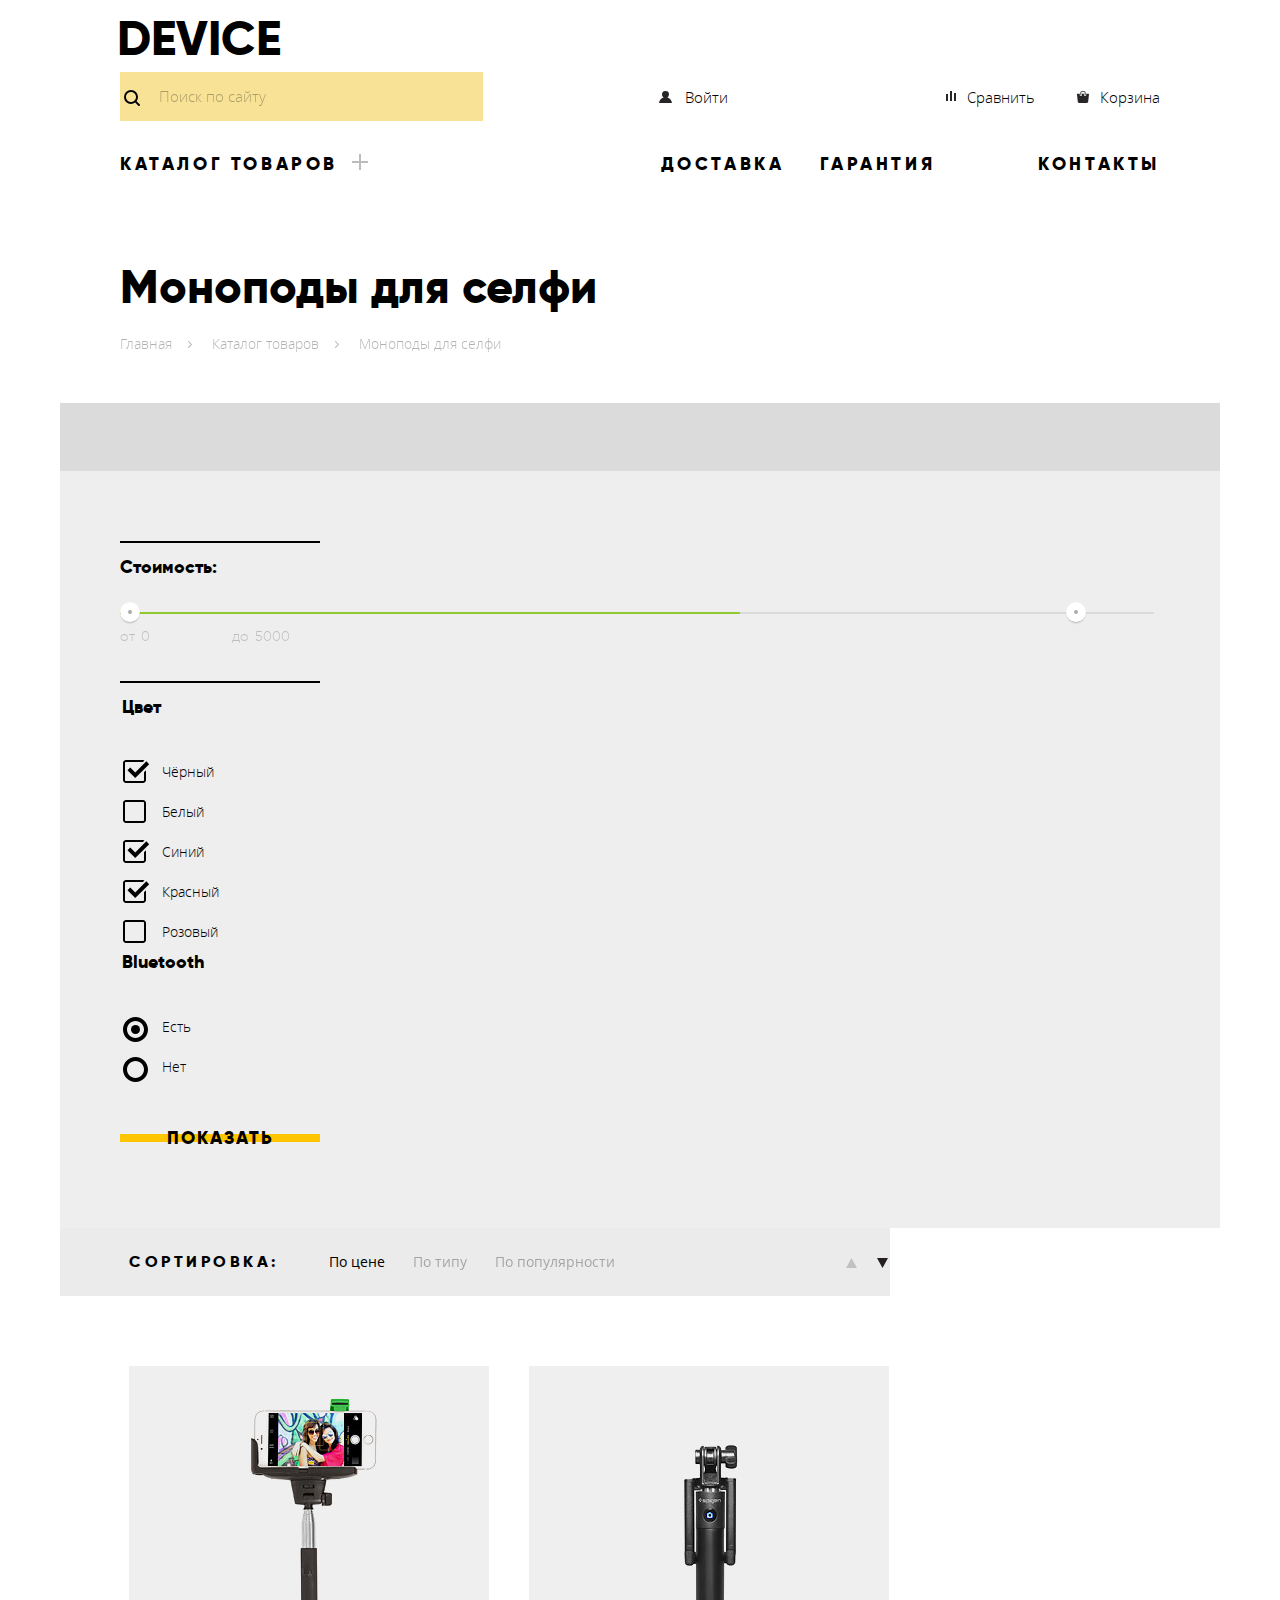
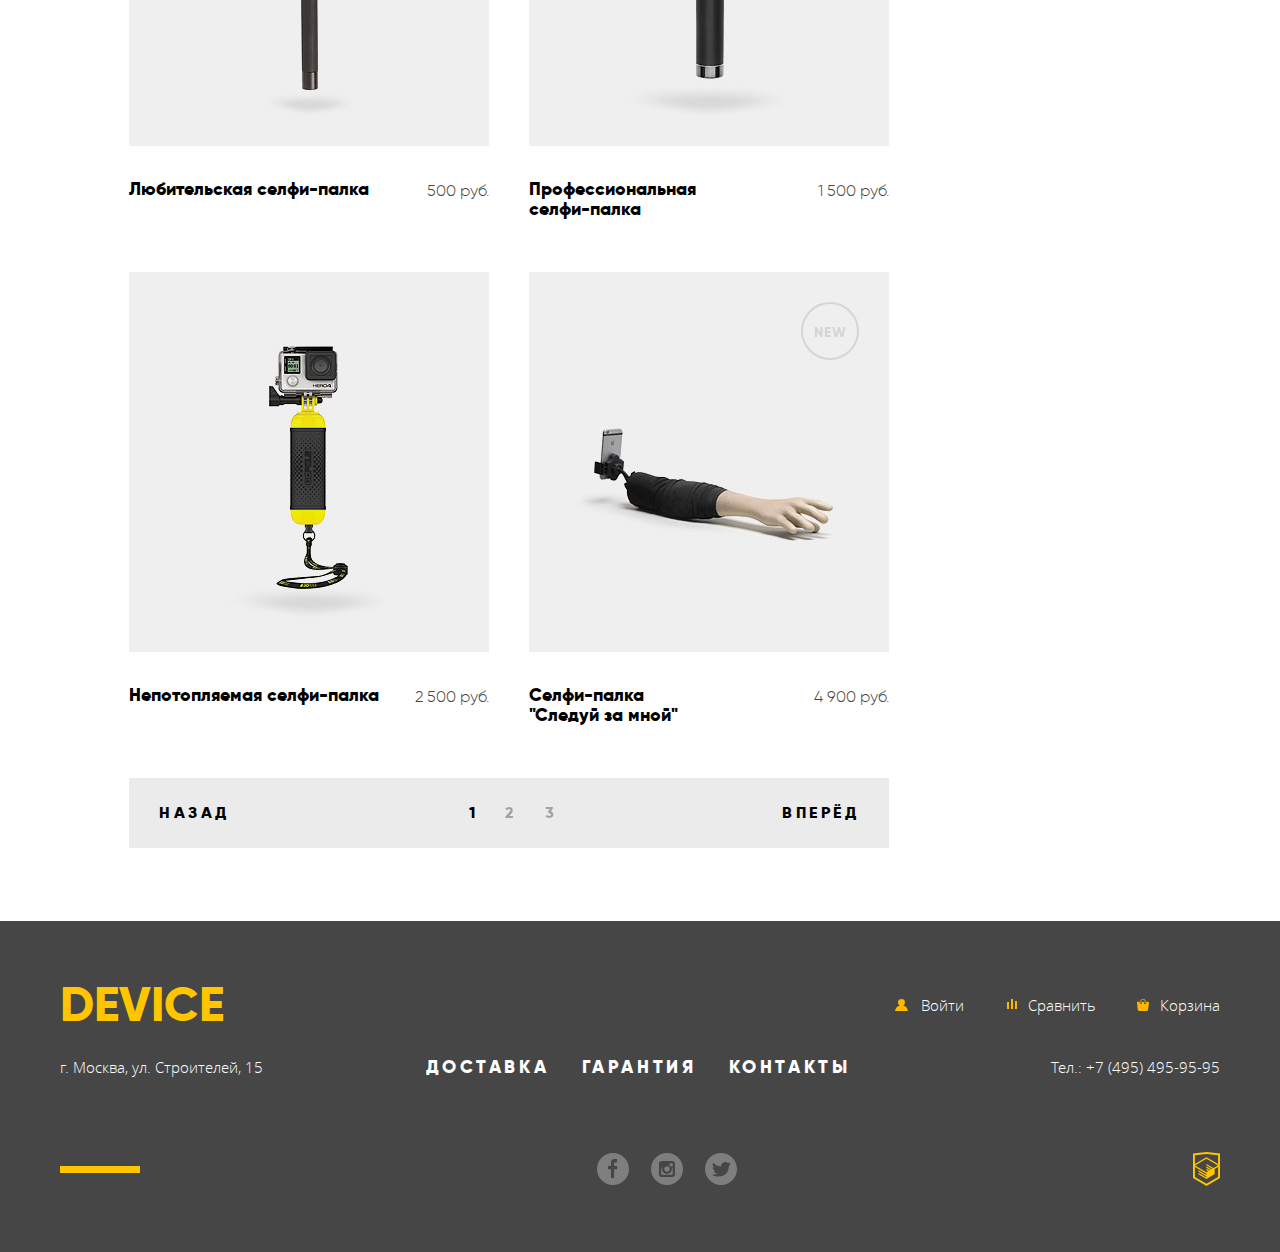
==== commit f5ad2d52: "Add styles for catalog item" ====
--- a/catalog.html
+++ b/catalog.html
@@ -87,160 +87,161 @@
     </div>
   </section>
   <main>
-    <div class="main-catalog container">
-      <section class="sidebar-filter">
-        <div class="sidebar-filter-header">
-          <h2 class="visually-hidden">Фильтр характеристик девайсов</h2>
-          <h3 class="filter-header">Фильтр:</h3>
-        </div>
-        <div class="sidebar-filter-form">
-          <form class="catalog-filter" method="post" action="#" id="filter-form">
-            <div class="filter-slider">
-              <h4 class="filter-title-price">Стоимость:</h4>
-              <div class="filter-price">
-                <div class="icon slider-line">
-                  <div class="filter-min"></div>
-                  <div class="filter-max"></div>
+    <div class="main-catalog">
+      <div class="container">
+        <section class="sidebar-filter">
+            <div class="sidebar-filter-header">
+              <h2 class="visually-hidden">Фильтр характеристик девайсов</h2>
+              <h3 class="filter-header">Фильтр:</h3>
+            </div>
+            <div class="sidebar-filter-form">
+              <form class="catalog-filter" method="post" action="#" id="filter-form">
+                <div class="filter-slider">
+                  <h4 class="filter-title-price">Стоимость:</h4>
+                  <div class="filter-price">
+                    <div class="icon slider-line">
+                      <div class="filter-min"></div>
+                      <div class="filter-max"></div>
+                    </div>
+                  </div>
+                  <div class="filter-inputs">
+                    <div class="price-start">
+                      <label for="filter-field-min">от</label>
+                      <input class="filter-field" type="text" name="filter-field-min" id="filter-field-min" value="0">
+                    </div>
+                    <div class="price-end">
+                      <label for="filter-field-max">до</label>
+                      <input class="filter-field" type="text" name="filter-field-max" id="filter-field-max" value="5000">
+                    </div>	
+                  </div>
                 </div>
-              </div>
-              <div class="filter-inputs">
-                <div class="price-start">
-                  <label for="filter-field-min">от</label>
-                  <input class="filter-field" type="text" name="filter-field-min" id="filter-field-min" value="0">
-                </div>
-                <div class="price-end">
-                  <label for="filter-field-max">до</label>
-                  <input class="filter-field" type="text" name="filter-field-max" id="filter-field-max" value="5000">
-                </div>	
-              </div>
+                
+                <fieldset>
+                  <div class="filter-properties">
+                    <legend class="filter-properties-title">Цвет</legend>
+                    <ul class="filter-properties-list">
+                      <li class="filter-option">
+                        <input class="filter-input" type="checkbox" name="slider" id="filter-slider" checked="checked">
+                        <label class="icon" for="filter-slider">Чёрный</label>
+                      </li>
+                      <li class="filter-option">
+                        <input class="filter-input" type="checkbox" name="block-advatages" id="filter-advantages"> 
+                        <label class="icon" for="filter-advantages">Белый</label>
+                      </li>
+                      <li class="filter-option">
+                        <input class="filter-input" type="checkbox" name="news" id="filter-news" checked="checked">
+                        <label class="icon" for="filter-news">Синий</label>
+                      </li>
+                      <li class="filter-option">
+                        <input class="filter-input" type="checkbox" name="gallery" id="filter-gallery" checked="checked">
+                        <label class="icon" for="filter-gallery">Красный</label>
+                      </li>
+                      <li class="filter-option">
+                        <input class="filter-input" type="checkbox" name="cart" id="filter-cart">
+                        <label class="icon" for="filter-cart">Розовый</label>
+                      </li>
+                    </ul>
+                  </div>
+                </fieldset>
+                <fieldset>
+                  <div class="filter-bluetooth-available">
+                    <legend class="filter-bluetooth-title">Bluetooth</legend>
+                    <ul class="filter-bluetooth-list">
+                      <li class="filter-option">
+                        <input class="filter-input" type="radio" name="filter-sites-radio" value="adaptive" id="filter-adaptive" checked>
+                        <label class="icon" for="filter-adaptive">Есть</label> 
+                      </li>
+                      <li class="filter-option">
+                        <input class="filter-input" type="radio" name="filter-sites-radio" value="fixed" id="filter-fixed">
+                        <label class="icon" for="filter-fixed">Нет</label> 
+                      </li>
+                    </ul>
+                  </div>
+                </fieldset>
+                <button type="submit" class="button filter-button">Показать</button>
+              </form>
             </div>
-            
-            <fieldset>
-              <div class="filter-properties">
-                <legend class="filter-properties-title">Цвет</legend>
-                <ul class="filter-properties-list">
-                  <li class="filter-option">
-                    <input class="filter-input" type="checkbox" name="slider" id="filter-slider" checked="checked">
-                    <label class="icon" for="filter-slider">Чёрный</label>
-                  </li>
-                  <li class="filter-option">
-                    <input class="filter-input" type="checkbox" name="block-advatages" id="filter-advantages"> 
-                    <label class="icon" for="filter-advantages">Белый</label>
-                  </li>
-                  <li class="filter-option">
-                    <input class="filter-input" type="checkbox" name="news" id="filter-news" checked="checked">
-                    <label class="icon" for="filter-news">Синий</label>
-                  </li>
-                  <li class="filter-option">
-                    <input class="filter-input" type="checkbox" name="gallery" id="filter-gallery" checked="checked">
-                    <label class="icon" for="filter-gallery">Красный</label>
-                  </li>
-                  <li class="filter-option">
-                    <input class="filter-input" type="checkbox" name="cart" id="filter-cart">
-                    <label class="icon" for="filter-cart">Розовый</label>
-                  </li>
-                </ul>
-              </div>
-            </fieldset>
-            <fieldset>
-              <div class="filter-bluetooth-available">
-                <legend class="filter-bluetooth-title">Bluetooth</legend>
-                <ul class="filter-bluetooth-list">
-                  <li class="filter-option">
-                    <input class="filter-input" type="radio" name="filter-sites-radio" value="adaptive" id="filter-adaptive" checked>
-                    <label class="icon" for="filter-adaptive">Есть</label> 
-                  </li>
-                  <li class="filter-option">
-                    <input class="filter-input" type="radio" name="filter-sites-radio" value="fixed" id="filter-fixed">
-                    <label class="icon" for="filter-fixed">Нет</label> 
-                  </li>
-                </ul>
-              </div>
-            </fieldset>
-            <button type="submit" class="button filter-button">Показать</button>
-          </form>
-        </div>
-      </section>
-      <section class="catalog">
-        <div class="catalog-sort-background">
-          <h2 class="visually-hidden">Каталог товаров текущей категории магазина Device</h2>
-          <div class="catalog-sort">
-            <div class="catalog-sorting">
-              <h4>Сортировка:</h4>
-              <div class="sort-sites">
-                <a class="active" href="#">По цене</a>
-                <a href="#">По типу</a>
-                <a href="#">По популярности</a>
-              </div>
-              <div class="sort-order">
-                <a class="icon sort-desc active" href="#">По возрастанию</a>
-                <a class="icon sort-asc" href="#">По убыванию</a>
-              </div>
-            </div>  
-          </div>   
-        </div>
-        <div class="catalog-list-background">
-          <ul class="catalog-list">
-            <li class="icon catalog-item">
-              <img class="catalog-item-image" src="img/item-1.jpg" width="360" height="380s" alt="Любительская селфи-палка">
-              <div class="catalog-item-action">
-                <a class="button catalog-button" href="#">В корзину</a>
-                <a class="catalog-item-compare" href="#">Добавить к сравнению</a>
-              </div>
-              <div class="catalog-item-info">
-                <h3 class="catalog-item-title">Любительская селфи-палка</h3>
-                <p class="catalog-item-price">500 руб.</p>
-              </div>  
-            </li>
-            <li class="icon catalog-item">
-              <img class="catalog-item-image" src="img/item-2.jpg" width="360" height="380s" alt="Профессиональная селфи-палка">
-              <div class="catalog-item-action">
-                <a class="button catalog-button" href="#">В корзину</a>
-                <a class="catalog-item-compare" href="#">Добавить к сравнению</a>
-              </div>
-              <div class="catalog-item-info">
-                <h3 class="catalog-item-title">Профессиональная<br> селфи-палка</h3>
-                <p class="catalog-item-price">1 500 руб.</p>
-              </div>  
-            </li>
-            <li class="icon catalog-item">
-              <img class="catalog-item-image" src="img/item-3.jpg" width="360" height="380s" alt="Непотопляемая селфи-палка">
-              <div class="catalog-item-action">
-                <a class="button catalog-button" href="#">В корзину</a>
-                <a class="catalog-item-compare" href="#">Добавить к сравнению</a>
-              </div>
-              <div class="catalog-item-info">
-                <h3 class="catalog-item-title">Непотопляемая селфи-палка</h3>
-                <p class="catalog-item-price">2 500 руб.</p>
-              </div>  
-            </li>
-            <li class="icon catalog-item new">
-              <img class="catalog-item-image" src="img/item-4.jpg" width="360" height="380s" alt="Селфи-палка 'Следуй за мной'">
-              <div class="catalog-item-action">
-                <a class="button catalog-button" href="#">В корзину</a>
-                <a class="catalog-item-compare" href="#">Добавить к сравнению</a>
-              </div>
-              <div class="catalog-item-info">
-                <h3 class="catalog-item-title">Селфи-палка<br> "Следуй за мной"</h3>
-                <p class="catalog-item-price">4 900 руб.</p>
-              </div>  
-            </li>
-          </ul>
-          <ul class="pagination">
-            <li class="pagination-item previous"><a href="#">Назад</a></li>
-            <li class="pagination-pages">
-              <ul class="pagination-number">
-                <li class="pagination-item active"><a>1</a></li>
-                <li class="pagination-item"><a href="#">2</a></li>
-                <li class="pagination-item"><a href="#">3</a></li>
+          </section>
+          <section class="catalog">
+            <div class="catalog-sort-background">
+              <h2 class="visually-hidden">Каталог товаров текущей категории магазина Device</h2>
+              <div class="catalog-sort">
+                <div class="catalog-sorting">
+                  <h4>Сортировка:</h4>
+                  <div class="sort-sites">
+                    <a class="active" href="#">По цене</a>
+                    <a href="#">По типу</a>
+                    <a href="#">По популярности</a>
+                  </div>
+                  <div class="sort-order">
+                    <a class="icon sort-desc active" href="#">По возрастанию</a>
+                    <a class="icon sort-asc" href="#">По убыванию</a>
+                  </div>
+                </div>  
+              </div>   
+            </div>
+            <div class="catalog-list-background">
+              <ul class="catalog-list">
+                <li class="icon catalog-item">
+                  <img class="catalog-item-image" src="img/item-1.jpg" width="360" height="380s" alt="Любительская селфи-палка">
+                  <div class="catalog-item-action">
+                    <a class="button catalog-button" href="#">В корзину</a>
+                    <a class="catalog-item-compare" href="#">Добавить к сравнению</a>
+                  </div>
+                  <div class="catalog-item-info">
+                    <h3 class="catalog-item-title">Любительская селфи-палка</h3>
+                    <p class="catalog-item-price">500 руб.</p>
+                  </div>  
+                </li>
+                <li class="icon catalog-item">
+                  <img class="catalog-item-image" src="img/item-2.jpg" width="360" height="380s" alt="Профессиональная селфи-палка">
+                  <div class="catalog-item-action">
+                    <a class="button catalog-button" href="#">В корзину</a>
+                    <a class="catalog-item-compare" href="#">Добавить к сравнению</a>
+                  </div>
+                  <div class="catalog-item-info">
+                    <h3 class="catalog-item-title">Профессиональная<br> селфи-палка</h3>
+                    <p class="catalog-item-price">1 500 руб.</p>
+                  </div>  
+                </li>
+                <li class="icon catalog-item">
+                  <img class="catalog-item-image" src="img/item-3.jpg" width="360" height="380s" alt="Непотопляемая селфи-палка">
+                  <div class="catalog-item-action">
+                    <a class="button catalog-button" href="#">В корзину</a>
+                    <a class="catalog-item-compare" href="#">Добавить к сравнению</a>
+                  </div>
+                  <div class="catalog-item-info">
+                    <h3 class="catalog-item-title">Непотопляемая селфи-палка</h3>
+                    <p class="catalog-item-price">2 500 руб.</p>
+                  </div>  
+                </li>
+                <li class="icon catalog-item new">
+                  <img class="catalog-item-image" src="img/item-4.jpg" width="360" height="380s" alt="Селфи-палка 'Следуй за мной'">
+                  <div class="catalog-item-action">
+                    <a class="button catalog-button" href="#">В корзину</a>
+                    <a class="catalog-item-compare" href="#">Добавить к сравнению</a>
+                  </div>
+                  <div class="catalog-item-info">
+                    <h3 class="catalog-item-title">Селфи-палка<br> "Следуй за мной"</h3>
+                    <p class="catalog-item-price">4 900 руб.</p>
+                  </div>  
+                </li>
               </ul>
-            </li>
-            <li class="pagination-item next"><a href="#">Вперёд</a></li>
-          </ul> 
-        </div> 
-           	
-        
-      </section>
+              <ul class="pagination">
+                <li class="pagination-item previous"><a href="#">Назад</a></li>
+                <li class="pagination-pages">
+                  <ul class="pagination-number">
+                    <li class="pagination-item active"><a>1</a></li>
+                    <li class="pagination-item"><a href="#">2</a></li>
+                    <li class="pagination-item"><a href="#">3</a></li>
+                  </ul>
+                </li>
+                <li class="pagination-item next"><a href="#">Вперёд</a></li>
+              </ul> 
+            </div> 
+          </section>
+      </div>
+     
     </div>
     
   
--- a/css/styles.css
+++ b/css/styles.css
@@ -1125,6 +1125,7 @@
 
 .main-catalog {
 	display: flex;
+	position: relative;
 }
 
 .sidebar-filter {
@@ -1134,6 +1135,15 @@
 .sidebar-filter-header {
 	background-color: #dbdbdb;
 	padding-left: 60px;
+
+}
+
+.sidebar-filter-header::before {
+	content: '';
+	position: absolute;
+	width: 50%;
+	height: 68px;
+	background-color: #dbdbdb;
 }
 
 .sidebar-filter-form {
@@ -1441,6 +1451,24 @@
 	margin-bottom: 53px;
 }
 
+.new::after {
+	content:"New";
+	position: absolute;
+	width: 58px;
+	height: 58px;
+	right: 30px;
+	top: 30px;
+	padding: 20px 10px;
+	font-size: 14px;
+	letter-spacing: 1px;
+	font-family: 'gilroyextrabold';
+	border-radius: 50%;
+	border: 2px solid #000000;
+	text-align: center;
+	text-transform: uppercase;
+	opacity: 0.1;
+}
+
 .catalog-item-image {
 	margin-bottom: 33px;
 }
@@ -1455,6 +1483,7 @@
 	top: 0;
 	left: 0;
 	background-color: rgba(238,238,238,0.7);
+	z-index: 1;
 }
 
 .catalog-item:hover .catalog-item-action {
@@ -1592,6 +1621,10 @@
 	margin-bottom: 21px;
 }
 
+.modal-open {
+	display: block;
+}
+
 .modal-close::after {
 	content: "";
 	position: absolute;
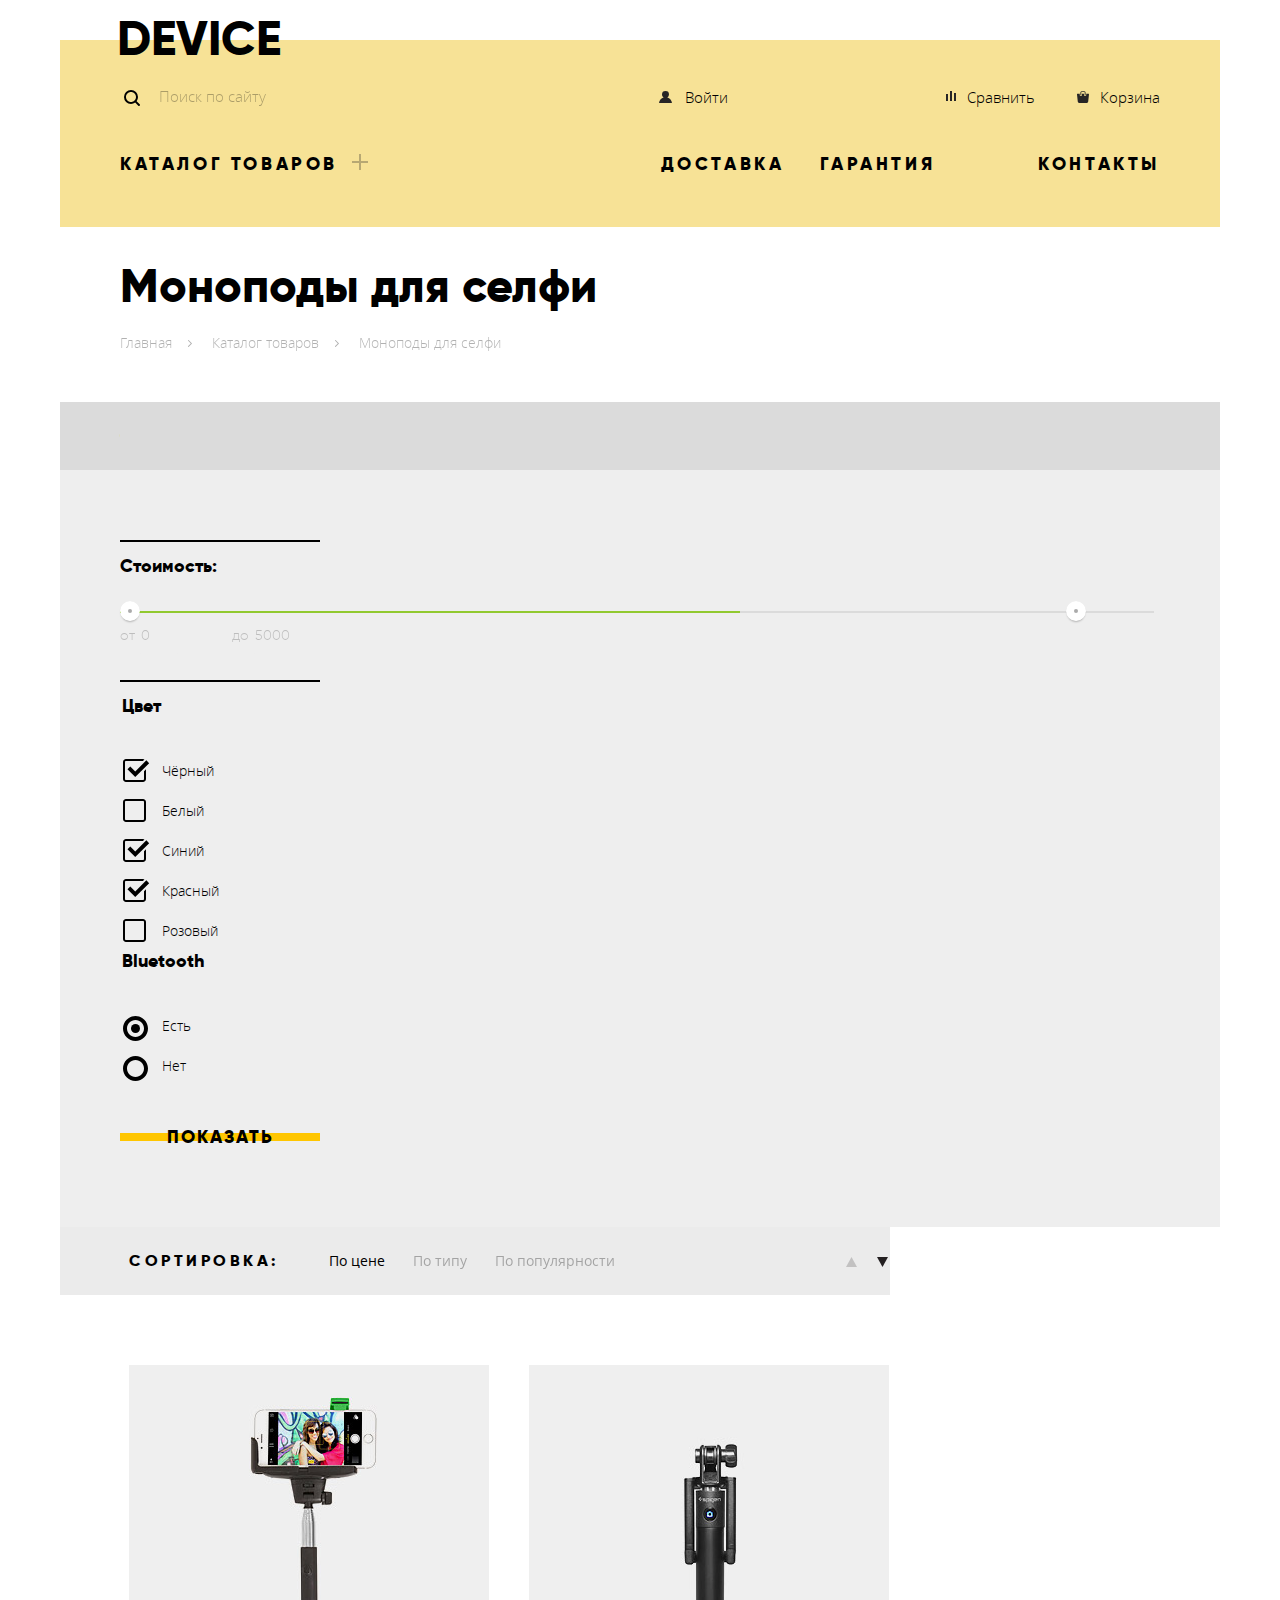
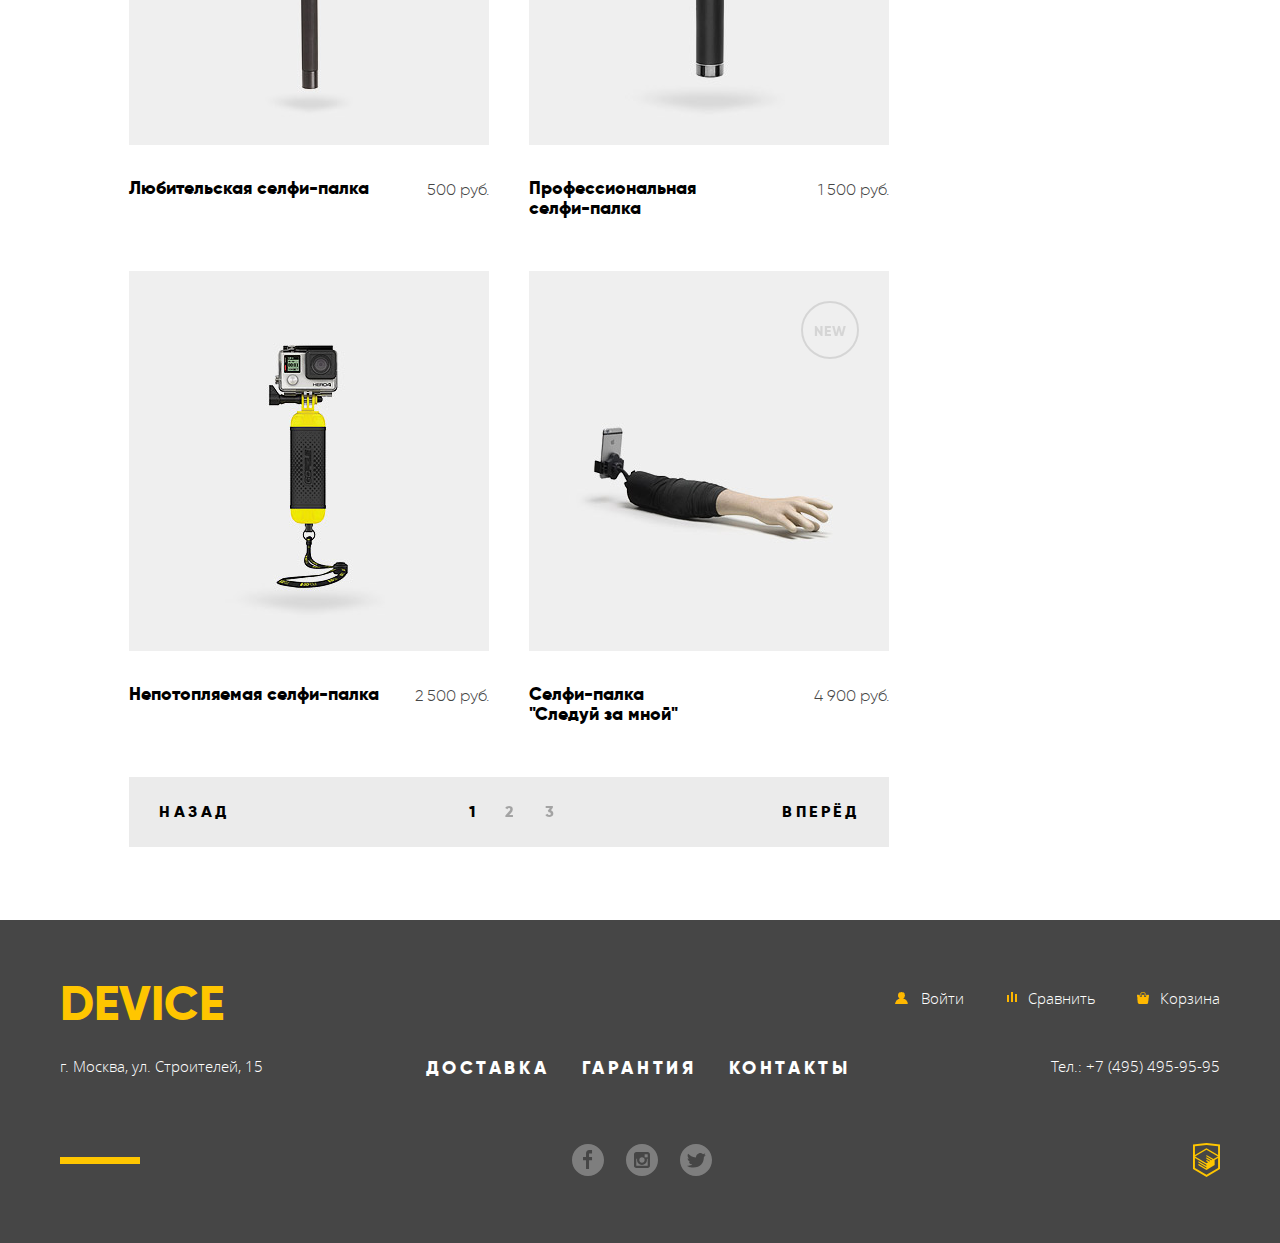
==== commit d9bb4e78: "Finished index.html page" ====
--- a/catalog.html
+++ b/catalog.html
@@ -6,8 +6,8 @@
   </head>
 </html>
 <body>
-  <header class="main-header">
-    <div class="container">
+  <header class="main-header container">
+    <div class="main-header-background">
       <div class="main-header-nav">
         <div class="header-user-block">
           <a class="logo" href="index.html">Device</a>
@@ -290,7 +290,7 @@
           <a class="icon twitter-icon" href="https://www.twitter.com">Логотип Twitter</a>
         </li>	
       </ul>
-      <a href="#">
+      <a class="academy-icon" href="#">
         <img src="img/logo-html.svg" alt="Иконка сайта HTML-Academy">
       </a>
     </div>
--- a/css/styles.css
+++ b/css/styles.css
@@ -132,13 +132,13 @@
 } */
 
 .main-header-background {
-  min-height: 712px;
-  background: linear-gradient(to bottom, #ffffff 40px, #f7e296 40px, #f7e296 339px, transparent 339px, transparent 100%);
+  background: linear-gradient(to bottom, #ffffff 40px, #f7e296 40px, #f7e296 100%);
 }
 
 .main-header-nav {
   min-height: 190px;
-  margin: 0 60px 38px;
+	margin: 0 60px;
+	padding-bottom: 51px;
 }
 
 .header-user-block {
@@ -435,12 +435,11 @@
 
 
 .slider {
-	display: flex;
 	-webkit-box-align: center;
 	-ms-flex-align: center;
 	align-items: center;
 	min-height: 580px;
-	/* padding-bottom: 55px; */
+	margin-bottom: 12px;
 }
 
 .slider input[type='radio'] {
@@ -450,22 +449,25 @@
 
 .slider-description {
 	flex-direction: column;
-	width: 515px;
-	padding-left: 4px;
-}
-
-.slider-description .divider {
+	width: 562px;
+	margin-left: auto;
+	padding-top: 8px;
+	padding-right: 51px;
+	transform: translate(0px,-40px);
+}
+
+/* .slider-description .divider {
 	position: absolute;
 	width: 100px;
 	background-color: #ffffff;
 	top: 21px;
 	right: 40%;
-}
+} */
 
 .slider-number {
 	position: absolute;
 	color: #ffffff;
-	top: -27px;
+	top: -12px;
 	right: 50px;
 	font-family: 'gilroyextrabold';
 	font-size: 179px;
@@ -488,11 +490,11 @@
 	font-size: 15px;
 	letter-spacing: 0;
 	line-height: 30px;
-	margin-bottom: 39px;
+	margin-bottom: 43px;
 }
 
 .slides a {
-	margin-bottom: 60px;
+	margin-bottom: 44px;
 }
 
 .slides .button {
@@ -501,12 +503,20 @@
 
 .slider-info {
 	display: flex;
+}
+
+.slider-info li {
+	margin-right: 70px;
+}
+
+.slider-info li:last-child {
+	margin-right: 0;
 }
 
 .slider-info-item span {
 	font-family: 'gilroylight';
 	font-size: 36px;
-	line-height: 48px;
+	line-height: 60px;
 	letter-spacing: 1px;
 }
 
@@ -519,10 +529,25 @@
 
 .slide {
 	display: none;
-	width: 97%;
-	padding: 64px 0 0 20px ;
-	-webkit-animation: 30s 24s ease-in-out infinite;
 	animation: 30s 24s ease-in-out infinite;
+	background-position: 20px 0;
+}
+
+.slider-decoration {
+	position: relative;
+	min-height: 112px;
+	margin-left: auto;
+	background-color: #f7e296;
+	overflow: hidden;
+	z-index: -1;
+}
+
+.slider-decoration .divider {
+	position: absolute;
+	width: 100px;
+	background-color: #ffffff;
+	top: 37px;
+	right: 40%;
 }
 
 .slide1, .slide2, .slide3 {
@@ -535,23 +560,29 @@
 	justify-content: space-between;
 }
 
-.slide img {
+/* .slide img {
 	position: relative;
-}
-
-.slide1 img {
+} */
+
+.slide1 {
 	left: 50px;
 	bottom: 80px;
-}
-
-.slide2 img {
+	background-image: url(../img/slider-1.png);
+	background-repeat: no-repeat;
+}
+
+.slide2 {
 	top: 0px;
 	left: 0px;
-}
-
-.slide3 img {
+	background-image: url(../img/slider-2.png);
+	background-repeat: no-repeat;
+}
+
+.slide3 {
 	top: 0px;
 	left: 0px;
+	background-image: url(../img/slider-3.png);
+	background-repeat: no-repeat;
 }
 
 
@@ -587,16 +618,16 @@
 
 .slider-controls {
 	position: absolute;
-	top: 300px;
-	right: 72px;
+	top: 322px;
+	right: 92px;
 }
 
 .slider-control {
 	display: inline-block;
 	vertical-align: middle;
-	width: 18px;
-	height: 18px;
-	margin: 0 6px;
+	width: 12px;
+	height: 12px;
+	margin: 0 9px;
 	border-radius: 50%;
 	border: 1px solid #000000;
 	background: #ffff;
@@ -605,15 +636,16 @@
 }
 
 .slider-control::after {
+	content: "";
 	position: absolute;
 	display: none;
 	background: #ffffff;
-	border: 2px solid #c1c1c1;
-	width: 8px;
-	height: 8px;
+	border: 2px solid #000;
+	width: 6px;
+	height: 6px;
 	border-radius: 50%;
-	top: 5px;
-	left: 5px;
+	top: 2px;
+	left: 2px;
 }
 
 input:checked:nth-child(1) ~ .slider-controls .slider-control:nth-child(1)::after {
@@ -631,17 +663,18 @@
 input:focus:nth-child(1) ~ .slider-controls .slider-control:nth-child(1)::after,
 input:focus:nth-child(2) ~ .slider-controls .slider-control:nth-child(2)::after,
 input:focus:nth-child(3) ~ .slider-controls .slider-control:nth-child(3)::after {
+	content: "";
 	display: block;
-	border: solid 4px #fb565a;
-	background: #fb565a;
-	width: 16px;
-	height: 16px;
-	top: 1px;
-	left: 1px;
+	border: solid 4px #000;
+	background: #000;
+	width: 12px;
+	height: 12px;
+	top: -1px;
+	left: -1px;
 }
 
 .categories {
-	margin-bottom: 75px;
+	margin-bottom: 81px;
 }
 
 .device-category {
@@ -677,7 +710,7 @@
 	width: 160px;
 	height: 160px;
 	background: #f7e296;
-	margin-bottom: 39px;
+	margin-bottom: 33px;
 }
 
 .device-category li:nth-child(2) .category-item-background {
@@ -830,7 +863,7 @@
 
 
 .partners {
-	margin: 95px 0;
+	margin: 95px 0 89px;
 }
 
 .partners-logo {
@@ -839,9 +872,13 @@
 }
 
 .partners-logo-item {
-	padding-right: 30px;
+	padding-right: 40px;
 	filter: grayscale(100%);
 	opacity: 0.2;
+}
+
+.partners-logo li:last-child .partners-logo-item{
+	padding-right: 0px;
 }
 
 .partners-logo-item:hover,
@@ -963,6 +1000,7 @@
 .footer-user-options li {
 	position: relative;
 	margin-right: 34px;
+	margin-bottom: 12px;
 }
 
 .footer-user-options li:last-child {
@@ -978,7 +1016,7 @@
 .footer-nav-block {
 	display: flex;
 	justify-content: space-between;
-	margin-bottom: 70px;
+	margin-bottom: 62px;
 }
 
 .footer-nav-block p,
@@ -994,6 +1032,7 @@
 	align-items: center;
 	width: 425px;
 	margin-left: -38px;
+	padding-top: 4px;
 }
 
 .footer-social {
@@ -1065,6 +1104,10 @@
 
 .footer-social img:active {
 	opacity: 0.3;
+}
+
+.academy-icon {
+	padding-left: 50px;
 }
 
 .catalog-category-name {
@@ -1120,8 +1163,6 @@
 .breadcrumbs li:last-child::after {
 	display: none;
 }
-
-
 
 .main-catalog {
 	display: flex;
@@ -1590,7 +1631,8 @@
 
 
 
-.modal-overlay {
+.modal-overlay,
+.map-overlay  {
 	position: fixed;
 	top: 0;
 	left: 0;
@@ -1616,7 +1658,8 @@
 	box-shadow: 0 20px 40px 0 rgba(0,1,1,.75);
 }
 
-.modal-close {
+.modal-close,
+.modal-map-close {
 	font-size: 0;
 	margin-bottom: 21px;
 }
@@ -1625,7 +1668,8 @@
 	display: block;
 }
 
-.modal-close::after {
+.modal-close::after,
+.modal-map-close::after {
 	content: "";
 	position: absolute;
 	padding: 28px;
@@ -1637,7 +1681,9 @@
 }
 
 .modal-close:hover::after,
-.modal-close:focus::after {
+.modal-close:focus::after,
+.modal-map-close:hover::after,
+.modal-map-close:focus::after {
 	opacity: 1;
 }
 
@@ -1655,6 +1701,10 @@
 .form-message {
 	display: flex;
 	flex-direction: column;
+}
+
+.show-modal {
+	display: block;
 }
 
 .modal-window label {
@@ -1705,16 +1755,62 @@
 }
 
 .modal-alert {
-	display:none;
+	font-size: 16px;
+	line-height: 18px;
 	font-family: 'open_sansregular';
-	color:#f6dada;
-}
-
-.map-overlay {
+	color: #fb565a;
+	display: none;
+}
+
+.modal-error .modal-alert {
+	display: block;
+}
+
+/* .map-overlay {
 	background: rgba(0,0,0,0);
-}
+} */
 
 .modal-map {
 	height: 560px;
 	padding: 0;
-}+}
+
+
+.show-modal .modal-animation {
+	        animation-name: bounce;
+	        animation-duration: 0.5s;
+}
+
+.show-modal .modal-error {
+	        animation-name: shake;
+	        animation-duration: 0.6s;
+}
+
+
+
+@keyframes bounce {
+	0% 	 { 
+		        transform: translateY(-2000px); 
+	}
+	70%  {  
+		        transform: translateY(-30px); 	
+	}
+	90%  { 
+		        transform: translateY(-10px); 	
+	}
+	100% { 
+		        transform: translateY(0); 	    
+	}
+}
+
+@keyframes shake {
+	0%, 100% { 
+		        transform: translateX(0); 
+	}
+	10%, 30%, 50%, 70%, 90% { 
+		        transform: translateX(-10px); 
+	}
+	20%, 40%, 60%, 80% { 
+		        transform: translateX(10px);  
+	}
+}
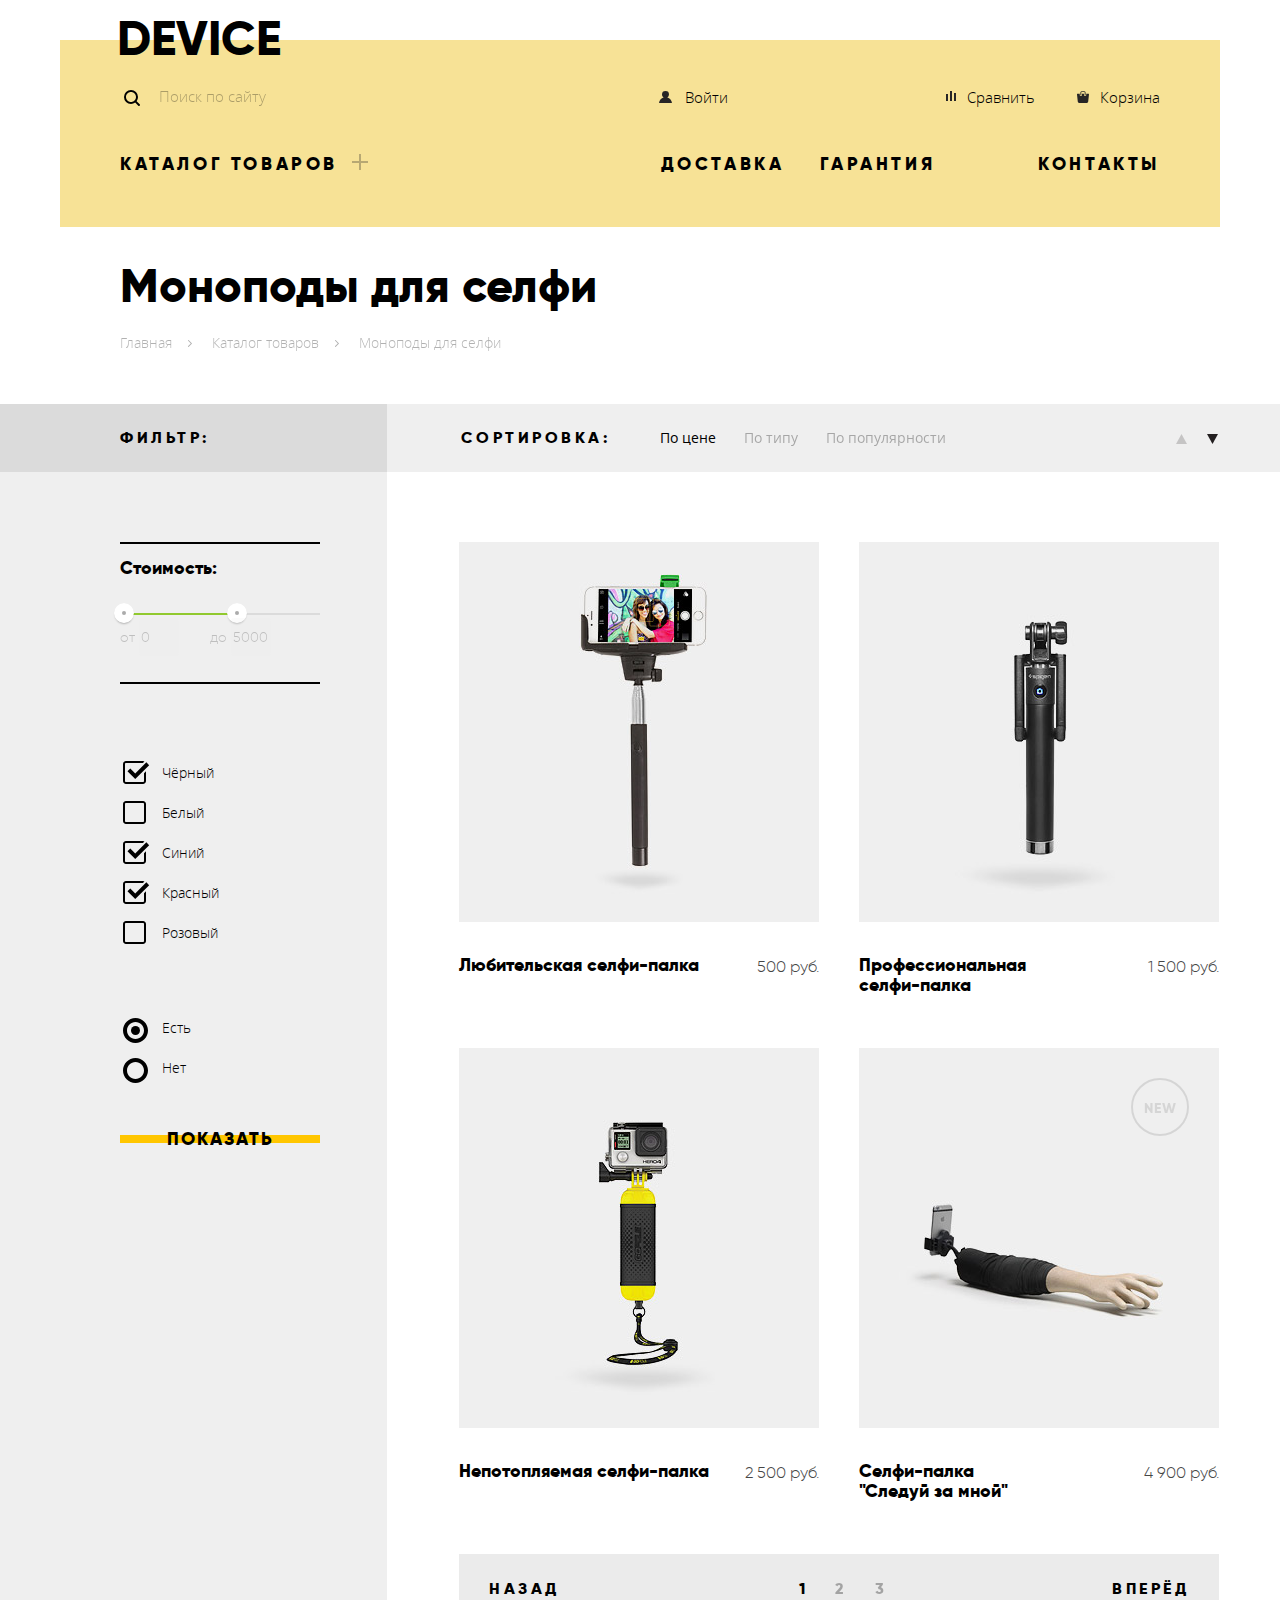
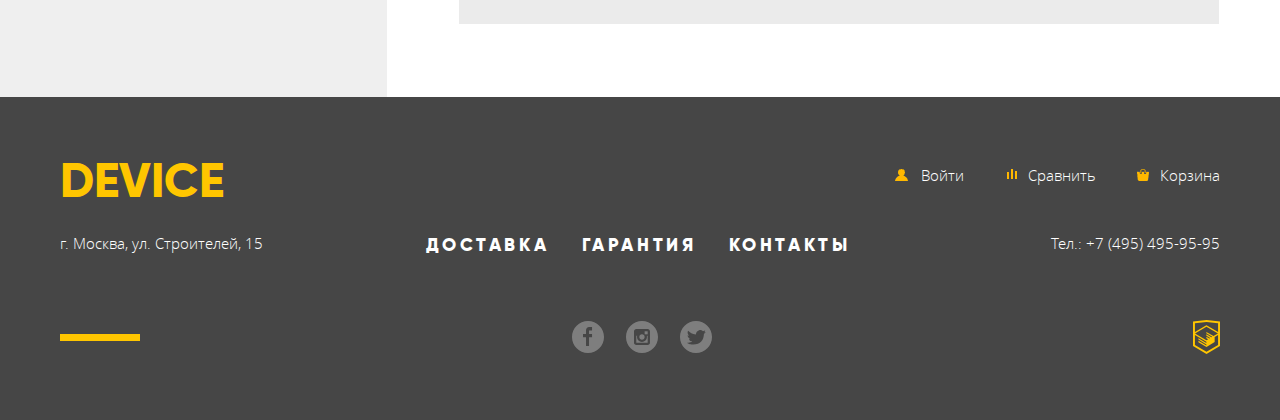
==== commit c65d340f: "Add background styles for catalog page" ====
--- a/catalog.html
+++ b/catalog.html
@@ -88,12 +88,34 @@
   </section>
   <main>
     <div class="main-catalog">
-      <div class="container">
-        <section class="sidebar-filter">
-            <div class="sidebar-filter-header">
-              <h2 class="visually-hidden">Фильтр характеристик девайсов</h2>
-              <h3 class="filter-header">Фильтр:</h3>
+      <div class="catalog-header">
+        <div class="catalog-header-content">
+          <div class="sidebar-filter-header">
+            <h2 class="visually-hidden">Фильтр характеристик девайсов</h2>
+            <h3 class="filter-header">Фильтр:</h3>
+          </div>
+          <div class="catalog-sorting">
+            <h4>Сортировка:</h4>
+            <div class="sort-sites">
+              <a class="active" href="#">По цене</a>
+              <a href="#">По типу</a>
+              <a href="#">По популярности</a>
             </div>
+            <div class="catalog-sort-background">
+              <h2 class="visually-hidden">Сортировка товаров текущей категории магазина Device</h2>
+              <div class="catalog-sort">
+                <div class="sort-order">
+                  <a class="icon sort-desc active" href="#">По возрастанию</a>
+                  <a class="icon sort-asc" href="#">По убыванию</a>
+                </div>
+              </div>  
+            </div>    
+          </div>
+        </div>
+      </div>    
+      <section class="catalog">
+        <div class="catalog-content">
+          <div class="sidebar-filter">
             <div class="sidebar-filter-form">
               <form class="catalog-filter" method="post" action="#" id="filter-form">
                 <div class="filter-slider">
@@ -115,7 +137,6 @@
                     </div>	
                   </div>
                 </div>
-                
                 <fieldset>
                   <div class="filter-properties">
                     <legend class="filter-properties-title">Цвет</legend>
@@ -161,87 +182,68 @@
                 <button type="submit" class="button filter-button">Показать</button>
               </form>
             </div>
-          </section>
-          <section class="catalog">
-            <div class="catalog-sort-background">
-              <h2 class="visually-hidden">Каталог товаров текущей категории магазина Device</h2>
-              <div class="catalog-sort">
-                <div class="catalog-sorting">
-                  <h4>Сортировка:</h4>
-                  <div class="sort-sites">
-                    <a class="active" href="#">По цене</a>
-                    <a href="#">По типу</a>
-                    <a href="#">По популярности</a>
-                  </div>
-                  <div class="sort-order">
-                    <a class="icon sort-desc active" href="#">По возрастанию</a>
-                    <a class="icon sort-asc" href="#">По убыванию</a>
-                  </div>
+          </div>  
+          <div class="catalog-list-background">
+            <ul class="catalog-list">
+              <li class="icon catalog-item">
+                <img class="catalog-item-image" src="img/item-1.jpg" width="360" height="380s" alt="Любительская селфи-палка">
+                <div class="catalog-item-action">
+                  <a class="button catalog-button" href="#">В корзину</a>
+                  <a class="catalog-item-compare" href="#">Добавить к сравнению</a>
+                </div>
+                <div class="catalog-item-info">
+                  <h3 class="catalog-item-title">Любительская селфи-палка</h3>
+                  <p class="catalog-item-price">500 руб.</p>
                 </div>  
-              </div>   
-            </div>
-            <div class="catalog-list-background">
-              <ul class="catalog-list">
-                <li class="icon catalog-item">
-                  <img class="catalog-item-image" src="img/item-1.jpg" width="360" height="380s" alt="Любительская селфи-палка">
-                  <div class="catalog-item-action">
-                    <a class="button catalog-button" href="#">В корзину</a>
-                    <a class="catalog-item-compare" href="#">Добавить к сравнению</a>
-                  </div>
-                  <div class="catalog-item-info">
-                    <h3 class="catalog-item-title">Любительская селфи-палка</h3>
-                    <p class="catalog-item-price">500 руб.</p>
-                  </div>  
-                </li>
-                <li class="icon catalog-item">
-                  <img class="catalog-item-image" src="img/item-2.jpg" width="360" height="380s" alt="Профессиональная селфи-палка">
-                  <div class="catalog-item-action">
-                    <a class="button catalog-button" href="#">В корзину</a>
-                    <a class="catalog-item-compare" href="#">Добавить к сравнению</a>
-                  </div>
-                  <div class="catalog-item-info">
-                    <h3 class="catalog-item-title">Профессиональная<br> селфи-палка</h3>
-                    <p class="catalog-item-price">1 500 руб.</p>
-                  </div>  
-                </li>
-                <li class="icon catalog-item">
-                  <img class="catalog-item-image" src="img/item-3.jpg" width="360" height="380s" alt="Непотопляемая селфи-палка">
-                  <div class="catalog-item-action">
-                    <a class="button catalog-button" href="#">В корзину</a>
-                    <a class="catalog-item-compare" href="#">Добавить к сравнению</a>
-                  </div>
-                  <div class="catalog-item-info">
-                    <h3 class="catalog-item-title">Непотопляемая селфи-палка</h3>
-                    <p class="catalog-item-price">2 500 руб.</p>
-                  </div>  
-                </li>
-                <li class="icon catalog-item new">
-                  <img class="catalog-item-image" src="img/item-4.jpg" width="360" height="380s" alt="Селфи-палка 'Следуй за мной'">
-                  <div class="catalog-item-action">
-                    <a class="button catalog-button" href="#">В корзину</a>
-                    <a class="catalog-item-compare" href="#">Добавить к сравнению</a>
-                  </div>
-                  <div class="catalog-item-info">
-                    <h3 class="catalog-item-title">Селфи-палка<br> "Следуй за мной"</h3>
-                    <p class="catalog-item-price">4 900 руб.</p>
-                  </div>  
-                </li>
-              </ul>
-              <ul class="pagination">
-                <li class="pagination-item previous"><a href="#">Назад</a></li>
-                <li class="pagination-pages">
-                  <ul class="pagination-number">
-                    <li class="pagination-item active"><a>1</a></li>
-                    <li class="pagination-item"><a href="#">2</a></li>
-                    <li class="pagination-item"><a href="#">3</a></li>
-                  </ul>
-                </li>
-                <li class="pagination-item next"><a href="#">Вперёд</a></li>
-              </ul> 
-            </div> 
-          </section>
-      </div>
-     
+              </li>
+              <li class="icon catalog-item">
+                <img class="catalog-item-image" src="img/item-2.jpg" width="360" height="380s" alt="Профессиональная селфи-палка">
+                <div class="catalog-item-action">
+                  <a class="button catalog-button" href="#">В корзину</a>
+                  <a class="catalog-item-compare" href="#">Добавить к сравнению</a>
+                </div>
+                <div class="catalog-item-info">
+                  <h3 class="catalog-item-title">Профессиональная<br> селфи-палка</h3>
+                  <p class="catalog-item-price">1 500 руб.</p>
+                </div>  
+              </li>
+              <li class="icon catalog-item">
+                <img class="catalog-item-image" src="img/item-3.jpg" width="360" height="380s" alt="Непотопляемая селфи-палка">
+                <div class="catalog-item-action">
+                  <a class="button catalog-button" href="#">В корзину</a>
+                  <a class="catalog-item-compare" href="#">Добавить к сравнению</a>
+                </div>
+                <div class="catalog-item-info">
+                  <h3 class="catalog-item-title">Непотопляемая селфи-палка</h3>
+                  <p class="catalog-item-price">2 500 руб.</p>
+                </div>  
+              </li>
+              <li class="icon catalog-item new">
+                <img class="catalog-item-image" src="img/item-4.jpg" width="360" height="380s" alt="Селфи-палка 'Следуй за мной'">
+                <div class="catalog-item-action">
+                  <a class="button catalog-button" href="#">В корзину</a>
+                  <a class="catalog-item-compare" href="#">Добавить к сравнению</a>
+                </div>
+                <div class="catalog-item-info">
+                  <h3 class="catalog-item-title">Селфи-палка<br> "Следуй за мной"</h3>
+                  <p class="catalog-item-price">4 900 руб.</p>
+                </div>  
+              </li>
+            </ul>
+            <ul class="pagination">
+              <li class="pagination-item previous"><a href="#">Назад</a></li>
+              <li class="pagination-pages">
+                <ul class="pagination-number">
+                  <li class="pagination-item active"><a>1</a></li>
+                  <li class="pagination-item"><a href="#">2</a></li>
+                  <li class="pagination-item"><a href="#">3</a></li>
+                </ul>
+              </li>
+              <li class="pagination-item next"><a href="#">Вперёд</a></li>
+            </ul> 
+          </div> 
+        </div>
+      </section>
     </div>
     
   
--- a/css/styles.css
+++ b/css/styles.css
@@ -1126,7 +1126,7 @@
 	display: flex;
 	font-size: 14px;
 	font-family: 'open_sanslight';
-	margin-bottom: 50px;
+	margin-bottom: 52px;
 }
 
 .breadcrumbs li {
@@ -1165,8 +1165,25 @@
 }
 
 .main-catalog {
-	display: flex;
-	position: relative;
+	position: relative;
+}
+
+.catalog-header {
+	position: relative;
+	background-color: #efefef;
+}
+.catalog-header::before {
+	content: '';
+	position: absolute;
+	width: 50%;
+	height: 68px;
+	background-color: #dbdbdb;
+}
+
+.catalog-header-content {
+	display: flex;
+	width: 1160px;
+	margin: 0 auto;
 }
 
 .sidebar-filter {
@@ -1176,20 +1193,22 @@
 .sidebar-filter-header {
 	background-color: #dbdbdb;
 	padding-left: 60px;
-
-}
-
-.sidebar-filter-header::before {
+	width: 372px;
+	z-index: 1;
+
+}
+
+/* .sidebar-filter-header::before {
 	content: '';
 	position: absolute;
 	width: 50%;
 	height: 68px;
 	background-color: #dbdbdb;
-}
+} */
 
 .sidebar-filter-form {
 	background-color: #eeeeee;
-	padding: 70px 66px 70px 60px;
+	padding: 70px 67px 70px 60px;
 }
 
 .filter-header {
@@ -1265,6 +1284,7 @@
 	width: 20px;
 	height: 20px;
 	top: -10px;
+	left: -6px;
 	border-radius: 50%;
 	background-image: url(../img/filter-button.svg);
 	background-repeat: no-repeat;
@@ -1273,7 +1293,7 @@
 }
 
 .filter-max {
-	right: 68px;
+	left: 107px;
 }
 
 .filter-min:active,
@@ -1291,7 +1311,7 @@
 }
 
 .price-start {
- margin-right: 53px;
+ margin-right: 31px;
 }
 
 .price-start label,
@@ -1390,17 +1410,41 @@
 }
 
 .catalog {
-	max-width: 830px;
-}
+	/* max-width: 830px; */
+	position: relative;
+	background-color: #ffffff;
+}
+
+.catalog::before {
+	position: absolute;
+	top: 0;
+	left: 0;
+	content: "";
+	height: 100%;
+	width: 50%;
+	background-color: #efefef;
+}
+
+.catalog-content {
+	display: flex;
+	margin: 0 auto;
+	width: 1160px;
+} 
+
 
 .catalog-sort-background {
-	background-color: #ebebeb;
+	/* background-color: #ebebeb; */
 	padding-left: 69px;
 }
 
 .catalog-sorting {
 	display: flex;
+	justify-content: flex-start;
 	padding: 25px 0;
+	padding-left: 74px;
+	width: 83%;
+	z-index: 1;
+	background-color: #efefef;
 }
 
 .catalog-sorting h4 {
@@ -1476,8 +1520,9 @@
 
 .catalog-list-background {
 	background-color: #ffffff;
-	padding-left: 69px;
+	padding-left: 72px;
 	padding-top: 70px;
+	z-index: 1;
 }
 
 .catalog-list {
@@ -1814,3 +1859,8 @@
 		        transform: translateX(10px);  
 	}
 }
+
+
+.modal-overlay:target {
+	display: block;
+}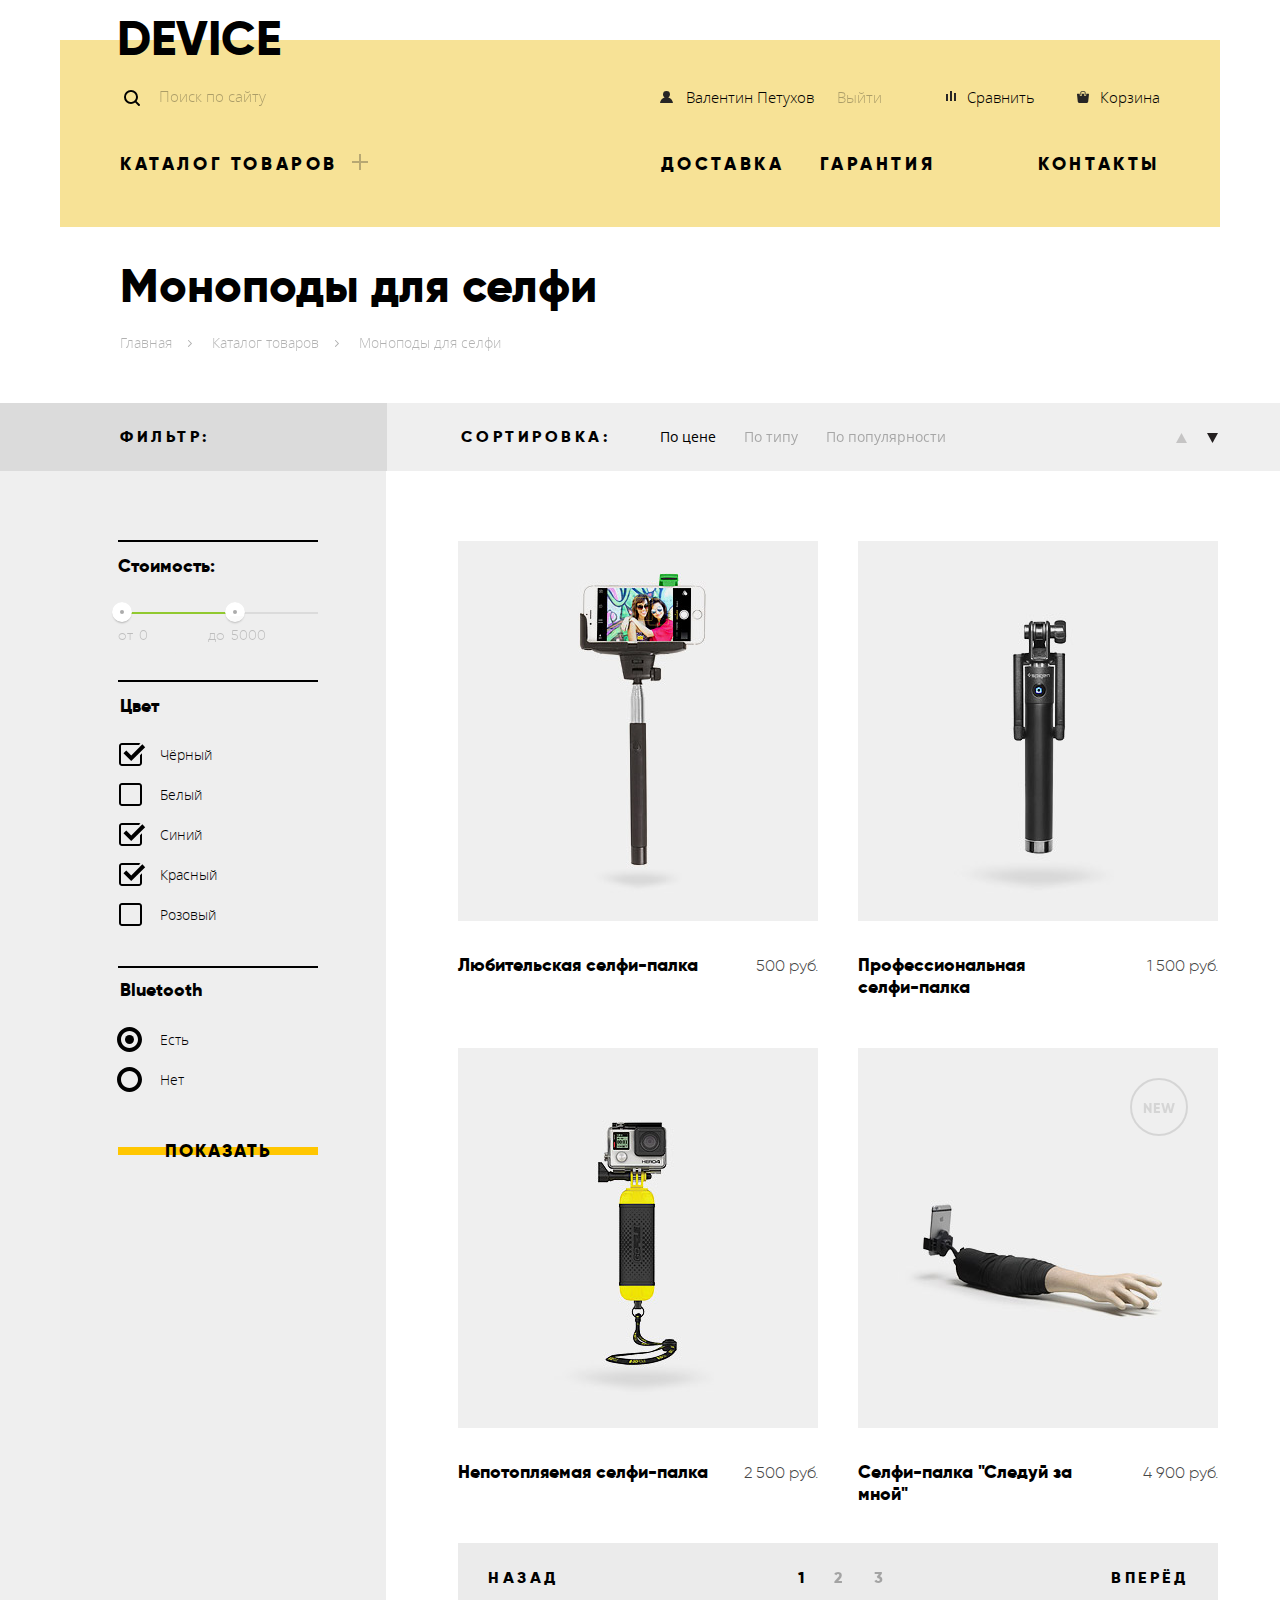
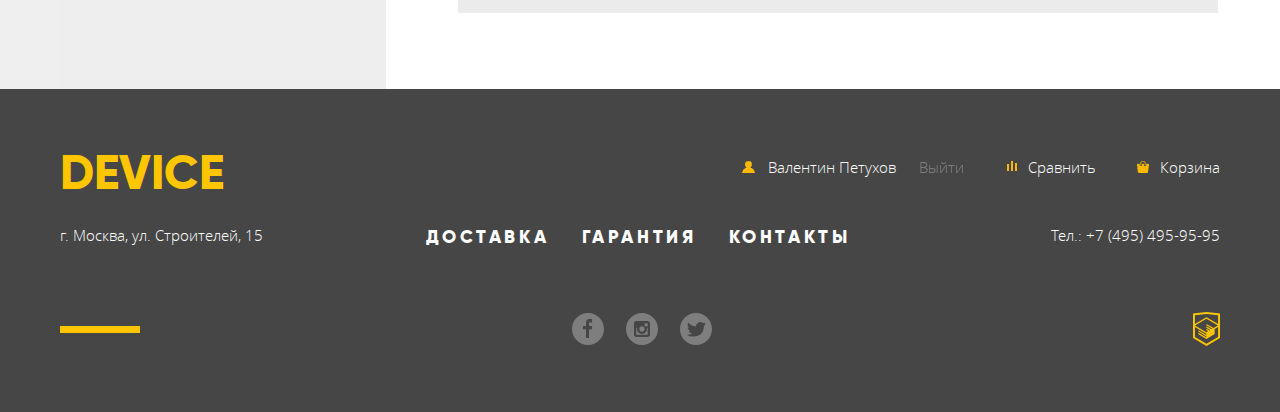
==== commit 83a6f87a: "finished the catalog page" ====
--- a/catalog.html
+++ b/catalog.html
@@ -16,8 +16,9 @@
             <button class="search-button" type="submit" name="search-button">Поиск</button>
           </form>
           <ul class="user-block">
-            <li>
-              <a class="user-option login" href="#">Войти</a>
+            <li class="user-logout">
+              <a class="user-option user" href="#">Валентин Петухов</a>
+              <a class="logout" href="#">Выйти</a>
             </li>
             <li>
               <a class="user-option compare" href="#">Сравнить</a>
@@ -225,7 +226,7 @@
                   <a class="catalog-item-compare" href="#">Добавить к сравнению</a>
                 </div>
                 <div class="catalog-item-info">
-                  <h3 class="catalog-item-title">Селфи-палка<br> "Следуй за мной"</h3>
+                  <h3 class="catalog-item-title">Селфи-палка "Следуй за мной"</h3>
                   <p class="catalog-item-price">4 900 руб.</p>
                 </div>  
               </li>
@@ -253,8 +254,9 @@
     <div class="footer-user-block container">
       <a class="footer-logo" href="#">Device</a>
       <ul class="footer-user-options">
-        <li>
-          <a class="user-option login" href="#">Войти</a>
+        <li class="user-logout">
+          <a class="user-option user" href="#">Валентин Петухов</a>
+          <a class="logout" href="#">Выйти</a>
         </li>
         <li>
           <a class="user-option compare" href="#">Сравнить</a>
--- a/css/styles.css
+++ b/css/styles.css
@@ -29,10 +29,6 @@
 *, *::before, *::after {
 	box-sizing: inherit;
 }
-
-/* ::placeholder {
-	font-family: 'open_sanslight';
-} */
 
 html {
 	box-sizing: border-box;
@@ -126,10 +122,6 @@
 	z-index: -1;
 	transition-duration: 0.2s;
 }
-
-/* .main-header {
-  margin-bottom: 55px;
-} */
 
 .main-header-background {
   background: linear-gradient(to bottom, #ffffff 40px, #f7e296 40px, #f7e296 100%);
@@ -250,6 +242,7 @@
 
 .user-block,
 .footer-user-options {
+	position: relative;
   display: flex;
 	align-items: center;
 	font-size: 15px;
@@ -267,6 +260,14 @@
 	margin-right: 209px;
 }
 
+.user-block .user-logout {
+	margin-right: 123px!important;
+}
+
+.footer-user-options .user-logout {
+	margin-right: 102px!important;
+}
+
 .user-block li:nth-child(2) {
 	margin-left: auto;
 }
@@ -274,8 +275,6 @@
 .user-block li:last-child {
 	margin-right: 0;
 }
-
-
 
 .user-option {
 	padding-left: 30px;
@@ -293,7 +292,8 @@
 	opacity: 0.3;
 }
 
-.login::before {
+.login::before,
+.user::before {
 	content: '';
 	position: absolute;
 	width: 13px;
@@ -303,7 +303,6 @@
 	background-image: url(../img/user.svg);
 	background-repeat: no-repeat;
 }
-
 
 .compare::before {
 	content: '';
@@ -326,6 +325,14 @@
 	background-image: url(../img/cart.svg);
 	background-repeat: no-repeat;
 } 
+
+.logout {
+	position: absolute;
+	padding: 0;
+	margin: 0;
+	right: -68;
+	opacity: 0.3;
+}
 
 .header-nav,
 .footer-nav {
@@ -429,11 +436,6 @@
 	margin-right: 40px;
 }
 
-
-
-
-
-
 .slider {
 	-webkit-box-align: center;
 	-ms-flex-align: center;
@@ -455,14 +457,6 @@
 	padding-right: 51px;
 	transform: translate(0px,-40px);
 }
-
-/* .slider-description .divider {
-	position: absolute;
-	width: 100px;
-	background-color: #ffffff;
-	top: 21px;
-	right: 40%;
-} */
 
 .slider-number {
 	position: absolute;
@@ -554,15 +548,10 @@
 	display: none;
 }
 
-
 .slider-inner {
 	display: flex;
 	justify-content: space-between;
 }
-
-/* .slide img {
-	position: relative;
-} */
 
 .slide1 {
 	left: 50px;
@@ -584,25 +573,6 @@
 	background-image: url(../img/slider-3.png);
 	background-repeat: no-repeat;
 }
-
-
-/* .slide1 {
-	background-image: url(../img/slider-1.png);
-	background-repeat: no-repeat;
-	background-position: 70px 0px;
-}
-
-.slide2 {
-	background-image: url(../img/slider-2.png);
-	background-repeat: no-repeat;
-	background-position: left top;
-}
-
-.slide3 {
-	background-image: url(../img/slider-3.png);
-	background-repeat: no-repeat;
-	background-position: left top;
-} */
 
 input:checked:nth-child(1) ~ .slides .slide1 {
 	display: block;
@@ -700,7 +670,6 @@
 	font-family: 'gilroyextrabold';
 	font-size: 18px;
 	line-height: 24px;
-	letter-spacing: 1px;
 }
 
 .category-item-background {
@@ -720,8 +689,6 @@
 .category-item h3 {
 	max-width: 160px;
 }
-
-
 
 .advantages-slider-background {
 	background: linear-gradient(to bottom, #ffffff 26%, #e5e5e5 26%, #e5e5e5 100%);
@@ -859,9 +826,6 @@
 	color: #f7e296;
 }
 
-
-
-
 .partners {
 	margin: 95px 0 89px;
 }
@@ -1008,6 +972,7 @@
 }
 
 .footer-user-options .login::before,
+.footer-user-options .user::before,
 .footer-user-options .compare::before,
 .footer-user-options .cart::before {
 	filter: brightness(4) sepia(0) hue-rotate(65deg) saturate(110);
@@ -1126,7 +1091,7 @@
 	display: flex;
 	font-size: 14px;
 	font-family: 'open_sanslight';
-	margin-bottom: 52px;
+	margin-bottom: 51px;
 }
 
 .breadcrumbs li {
@@ -1176,7 +1141,7 @@
 	content: '';
 	position: absolute;
 	width: 50%;
-	height: 68px;
+	height: 70px;
 	background-color: #dbdbdb;
 }
 
@@ -1188,6 +1153,7 @@
 
 .sidebar-filter {
 	background-color: #eeeeee;
+	z-index: 1;
 }
 
 .sidebar-filter-header {
@@ -1198,17 +1164,9 @@
 
 }
 
-/* .sidebar-filter-header::before {
-	content: '';
-	position: absolute;
-	width: 50%;
-	height: 68px;
-	background-color: #dbdbdb;
-} */
-
 .sidebar-filter-form {
 	background-color: #eeeeee;
-	padding: 70px 67px 70px 60px;
+	padding: 69px 68px 70px 58px;
 }
 
 .filter-header {
@@ -1217,7 +1175,6 @@
 	font-family: 'gilroyextrabold';
 	padding: 25px 0 25px;
 	text-transform: uppercase;
-	/* margin-bottom: 69px; */
 }
 
 .filter-slider {
@@ -1227,7 +1184,8 @@
 }
 
 .filter-slider::before,
-.filter-slider::after {
+.filter-slider::after,
+.filter-bluetooth-available::before {
 	content: '';
 	position: absolute;
 	width: 200px;
@@ -1242,8 +1200,16 @@
 	left: 0;
 }
 
+.filter-bluetooth-available::before {
+	top: -14px;
+}
+
 .sidebar-filter h4 {
 	font-size: 18px;
+}
+
+.filter-properties {
+	margin-bottom: 45px;
 }
 
 .filter-title-price,
@@ -1251,7 +1217,15 @@
 .filter-bluetooth-title {
 	font-size: 18px;
 	font-family: 'gilroyextrabold';
-	margin-bottom: 35px;
+	margin-bottom: 36px;
+}
+
+.filter-properties-title {
+	margin-bottom: 19px;
+}
+
+.filter-bluetooth-title {
+	margin-bottom: 20px;
 }
 
 .filter-price {
@@ -1372,7 +1346,7 @@
 	width: 27px;
 	height: 23px;
 	top: 8;
-	left: 3;
+	left: 1;
 	background-image: url(../img/checkbox-off.svg);
 	background-repeat: no-repeat;
 }
@@ -1380,7 +1354,8 @@
 .filter-bluetooth-available label::before {
 	width: 25px;
 	height: 25px;
-	top: 10;
+	top: 7;
+	left: -1;
 	background-image: url(../img/radio-off.svg);
 }
 
@@ -1401,6 +1376,7 @@
 
 .filter-bluetooth-available {
 	margin-bottom: 31px;
+	position: relative;
 }
 
 .filter-button {
@@ -1410,7 +1386,6 @@
 }
 
 .catalog {
-	/* max-width: 830px; */
 	position: relative;
 	background-color: #ffffff;
 }
@@ -1431,9 +1406,7 @@
 	width: 1160px;
 } 
 
-
 .catalog-sort-background {
-	/* background-color: #ebebeb; */
 	padding-left: 69px;
 }
 
@@ -1534,7 +1507,7 @@
 
 .catalog-item {
 	position: relative;
-	margin-bottom: 53px;
+	margin-bottom: 50px;
 }
 
 .new::after {
@@ -1606,6 +1579,7 @@
 .catalog-item-title {
 	max-width: 260px;
 	font-size: 18px;
+	line-height: 22px;
 	font-family: 'gilroyextrabold';
 }
 
@@ -1620,7 +1594,8 @@
 	display: flex;
 	justify-content: space-between;
 	background-color: #ebebeb;
-	margin-bottom: 73px;
+	margin-bottom: 76px;
+	margin-top: -12px;
 	max-width: 760px;
 }
 
@@ -1669,12 +1644,6 @@
 .pagination .previous {
 	margin-right: 41px;
 }
-
-
-
-
-
-
 
 .modal-overlay,
 .map-overlay  {
@@ -1811,16 +1780,11 @@
 	display: block;
 }
 
-/* .map-overlay {
-	background: rgba(0,0,0,0);
-} */
-
 .modal-map {
 	height: 560px;
 	padding: 0;
 }
 
-
 .show-modal .modal-animation {
 	        animation-name: bounce;
 	        animation-duration: 0.5s;
@@ -1830,8 +1794,6 @@
 	        animation-name: shake;
 	        animation-duration: 0.6s;
 }
-
-
 
 @keyframes bounce {
 	0% 	 { 
@@ -1860,7 +1822,6 @@
 	}
 }
 
-
 .modal-overlay:target {
 	display: block;
 }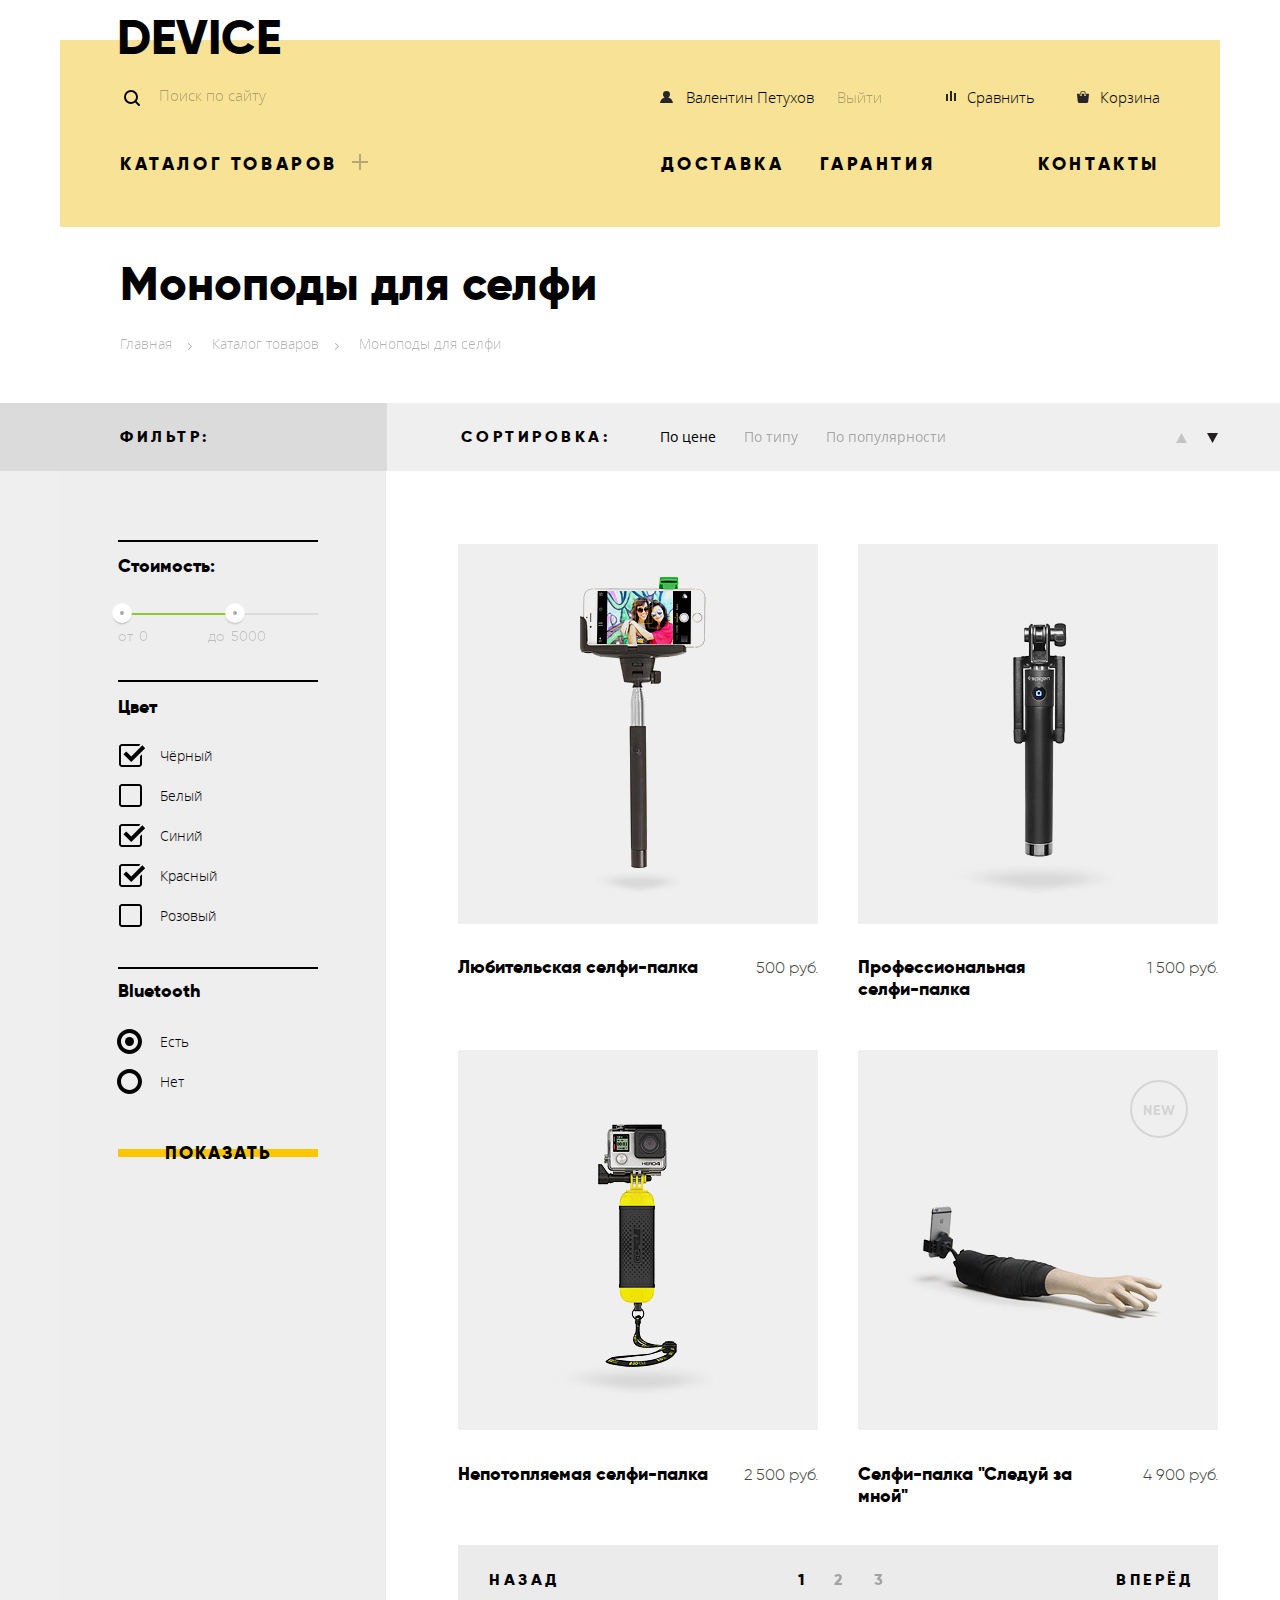
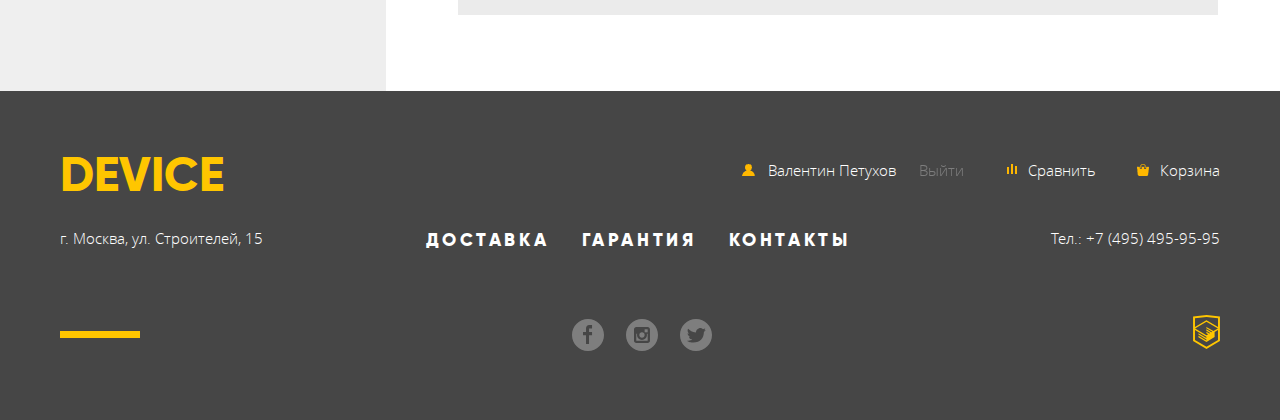
==== commit 3f998a4d: "Finished the site" ====
--- a/catalog.html
+++ b/catalog.html
@@ -1,10 +1,11 @@
+<!DOCTYPE html>
 <html lang="ru">
   <head>
   <meta charset="utf-8">
   <title>Device</title> 
-  <link rel="stylesheet" href="css/styles.css"> 
+  <link rel="stylesheet" href="css/styles.min.css"> 
+  <link rel="stylesheet" href="css/normalize.css">
   </head>
-</html>
 <body>
   <header class="main-header container">
     <div class="main-header-background">
@@ -31,7 +32,7 @@
         <div class="header-nav">
           <div class="plus">
             <a class="header-item plus-item" href="#">Каталог товаров</a>
-            <ul class="header-dropdown">
+            <div class="header-dropdown">
               <ul class="dropdown-list">
                 <li class="header-dropdown-item">
                   <a href="#">Виртуальная реальность</a>
@@ -56,7 +57,7 @@
                   <a href="#">Квадрокоптеры</a>
                 </li>
               </ul>
-            </ul>  
+            </div>  
           </div>
           <ul class="header-nav-block">
             <li>
@@ -138,9 +139,9 @@
                     </div>	
                   </div>
                 </div>
-                <fieldset>
-                  <div class="filter-properties">
-                    <legend class="filter-properties-title">Цвет</legend>
+                <div class="filter-properties">
+                  <legend class="filter-properties-title">Цвет</legend>
+                  <fieldset>
                     <ul class="filter-properties-list">
                       <li class="filter-option">
                         <input class="filter-input" type="checkbox" name="slider" id="filter-slider" checked="checked">
@@ -163,11 +164,11 @@
                         <label class="icon" for="filter-cart">Розовый</label>
                       </li>
                     </ul>
-                  </div>
-                </fieldset>
-                <fieldset>
-                  <div class="filter-bluetooth-available">
-                    <legend class="filter-bluetooth-title">Bluetooth</legend>
+                  </fieldset>  
+                </div>  
+                <div class="filter-bluetooth-available">
+                  <legend class="filter-bluetooth-title">Bluetooth</legend>
+                  <fieldset>
                     <ul class="filter-bluetooth-list">
                       <li class="filter-option">
                         <input class="filter-input" type="radio" name="filter-sites-radio" value="adaptive" id="filter-adaptive" checked>
@@ -178,8 +179,8 @@
                         <label class="icon" for="filter-fixed">Нет</label> 
                       </li>
                     </ul>
-                  </div>
-                </fieldset>
+                  </fieldset>
+                </div>
                 <button type="submit" class="button filter-button">Показать</button>
               </form>
             </div>
@@ -187,7 +188,7 @@
           <div class="catalog-list-background">
             <ul class="catalog-list">
               <li class="icon catalog-item">
-                <img class="catalog-item-image" src="img/item-1.jpg" width="360" height="380s" alt="Любительская селфи-палка">
+                <img class="catalog-item-image" src="img/item-1.jpg" width="360" height="380" alt="Любительская селфи-палка">
                 <div class="catalog-item-action">
                   <a class="button catalog-button" href="#">В корзину</a>
                   <a class="catalog-item-compare" href="#">Добавить к сравнению</a>
@@ -198,7 +199,7 @@
                 </div>  
               </li>
               <li class="icon catalog-item">
-                <img class="catalog-item-image" src="img/item-2.jpg" width="360" height="380s" alt="Профессиональная селфи-палка">
+                <img class="catalog-item-image" src="img/item-2.jpg" width="360" height="380" alt="Профессиональная селфи-палка">
                 <div class="catalog-item-action">
                   <a class="button catalog-button" href="#">В корзину</a>
                   <a class="catalog-item-compare" href="#">Добавить к сравнению</a>
@@ -209,7 +210,7 @@
                 </div>  
               </li>
               <li class="icon catalog-item">
-                <img class="catalog-item-image" src="img/item-3.jpg" width="360" height="380s" alt="Непотопляемая селфи-палка">
+                <img class="catalog-item-image" src="img/item-3.jpg" width="360" height="380" alt="Непотопляемая селфи-палка">
                 <div class="catalog-item-action">
                   <a class="button catalog-button" href="#">В корзину</a>
                   <a class="catalog-item-compare" href="#">Добавить к сравнению</a>
@@ -220,7 +221,7 @@
                 </div>  
               </li>
               <li class="icon catalog-item new">
-                <img class="catalog-item-image" src="img/item-4.jpg" width="360" height="380s" alt="Селфи-палка 'Следуй за мной'">
+                <img class="catalog-item-image" src="img/item-4.jpg" width="360" height="380" alt="Селфи-палка 'Следуй за мной'">
                 <div class="catalog-item-action">
                   <a class="button catalog-button" href="#">В корзину</a>
                   <a class="catalog-item-compare" href="#">Добавить к сравнению</a>
@@ -246,8 +247,6 @@
         </div>
       </section>
     </div>
-    
-  
   </main> 
 
   <footer class="footer">
@@ -295,9 +294,9 @@
         </li>	
       </ul>
       <a class="academy-icon" href="#">
-        <img src="img/logo-html.svg" alt="Иконка сайта HTML-Academy">
+        <img src="img/logo-html.svg" width="27" height="34" alt="Иконка сайта HTML-Academy">
       </a>
     </div>
   </footer>  
-</body>
+</body>   
 </html>--- a/css/styles.min.css
+++ b/css/styles.min.css
@@ -0,0 +1 @@
+@font-face{font-family:'gilroyextrabold';src:url(../fonts/gilroyextrabold-webfont.woff2) format('woff2');font-weight:400;font-style:normal}@font-face{font-family:'gilroylight';src:url(../fonts/gilroylight-webfont.woff2) format('woff2');font-weight:400;font-style:normal}@font-face{font-family:'open_sansregular';src:url(../fonts/opensans-regular-webfont.woff2) format('woff2');font-weight:400;font-style:normal}@font-face{font-family:'open_sanslight';src:url(../fonts/opensans-light-webfont.woff2) format('woff2');font-weight:400;font-style:normal}*,*:before,*:after{box-sizing:inherit}body,html{box-sizing:border-box;min-width:1200px}.body{font-family:'gilroyextrabold';font-size:16px;line-height:16px;font-weight:300;color:#000}h1,h2,h3,h4,h5,h6,p,a{margin:0;font-weight:300;text-decoration:none;color:#000}.visually-hidden{position:absolute;clip:rect(1px 1px 1px 1px);clip:rect(1px,1px,1px,1px);padding:0;border:0;height:1px;width:1px;overflow:hidden}ul{margin:0;padding:0;list-style-type:none}form,fieldset{margin:0;padding:0}fieldset{border:none}button{padding:0;margin:0}button,input,textarea,select{font:inherit}.container{width:1200px;margin:0 auto;padding:0 20px;position:relative}.button{display:inline-block;position:relative;width:160px;font-family:'gilroyextrabold';font-size:18px;line-height:40px;letter-spacing:2px;vertical-align:middle;text-align:center;text-transform:uppercase;z-index:1}.button:active{color:rgba(1,1,1,.3)}.button:before{content:'';position:absolute;width:100%;height:8px;left:0;top:16px;background-color:#ffc600;z-index:-1}.button:hover:before,.button:focus:before{content:'';position:absolute;height:40px;left:0;top:0;background-color:#ffc600;z-index:-1;-webkit-transition-duration:0.2s;transition-duration:0.2s}.main-header-background{background:-webkit-linear-gradient(top,#ffffff 40px,#f7e296 40px,#f7e296 100%);background:linear-gradient(to bottom,#ffffff 40px,#f7e296 40px,#f7e296 100%)}.main-header-nav{min-height:190px;margin:0 60px;padding-bottom:51px}.header-user-block{display:-webkit-box;display:-ms-flexbox;display:flex;position:relative;padding-top:72px;margin-bottom:31px}.logo{position:absolute;font-family:'gilroyextrabold';font-size:48px;bottom:55px;left:-3px;text-transform:uppercase;cursor:pointer}.logo:hover,.footer-logo:hover{opacity:.6;-ms-filter:"progid:DXImageTransform.Microsoft.Alpha(Opacity=60)"}.logo:active,.footer-logo:active{opacity:.3;-ms-filter:"progid:DXImageTransform.Microsoft.Alpha(Opacity=30)"}.search-form{width:460px}.search-form:before{content:"";position:absolute;top:90px;left:4px;width:16px;height:16px;background-image:url(../img/search.svg);background-repeat:no-repeat;z-index:1}.search-field{position:relative;width:79%;min-height:49px;background-color:#f7e296;border:none;border-top:2px solid rgba(247,226,150,0);border-bottom:2px solid rgba(247,226,150,0);padding-left:39px}.search-field:focus{outline:0;border-bottom:2px solid #000}.search-field::-webkit-input-placeholder{font-family:'open_sanslight';font-size:15px;line-height:30px;color:#000;opacity:.3;-ms-filter:"progid:DXImageTransform.Microsoft.Alpha(Opacity=30)"}.search-field::-moz-placeholder{font-family:'open_sanslight';font-size:15px;line-height:30px;color:#000;opacity:.3;-ms-filter:"progid:DXImageTransform.Microsoft.Alpha(Opacity=30)"}.search-field:-ms-input-placeholder{font-family:'open_sanslight';font-size:15px;line-height:30px;color:#000;opacity:.3;-ms-filter:"progid:DXImageTransform.Microsoft.Alpha(Opacity=30)"}.search-field::placeholder{font-family:'open_sanslight';font-size:15px;line-height:30px;color:#000;opacity:.3;-ms-filter:"progid:DXImageTransform.Microsoft.Alpha(Opacity=30)"}.search-field:hover::-webkit-input-placeholder{opacity:.6;-ms-filter:"progid:DXImageTransform.Microsoft.Alpha(Opacity=60)"}.search-field:hover::-moz-placeholder{opacity:.6;-ms-filter:"progid:DXImageTransform.Microsoft.Alpha(Opacity=60)"}.search-field:hover:-ms-input-placeholder{opacity:.6;-ms-filter:"progid:DXImageTransform.Microsoft.Alpha(Opacity=60)"}.search-field:hover::placeholder{opacity:.6;-ms-filter:"progid:DXImageTransform.Microsoft.Alpha(Opacity=60)"}.search-field:focus::-webkit-input-placeholder{opacity:1;-ms-filter:"progid:DXImageTransform.Microsoft.Alpha(Opacity=100)"}.search-field:focus::-moz-placeholder{opacity:1;-ms-filter:"progid:DXImageTransform.Microsoft.Alpha(Opacity=100)"}.search-field:focus:-ms-input-placeholder{opacity:1;-ms-filter:"progid:DXImageTransform.Microsoft.Alpha(Opacity=100)"}.search-field:focus::placeholder{opacity:1;-ms-filter:"progid:DXImageTransform.Microsoft.Alpha(Opacity=100)"}.search-button{width:85px;min-height:49px}.search-button{width:85px;min-height:49px;margin-left:-4px;color:#000;background-color:rgba(0,0,0,0);display:none;border:2px solid #000;outline:none}.search-button:hover{background-color:#000;color:#fff}.search-button:active{display:inline-block;vertical-align:middle;background-color:#000;color:rgba(255,255,255,.3)}.search-field:focus~.search-button,.search-field:active~.search-button{display:inline-block;vertical-align:top}.user-block,.footer-user-options{position:relative;display:-webkit-box;display:-ms-flexbox;display:flex;-webkit-box-align:center;-ms-flex-align:center;align-items:center;font-size:15px;line-height:30px;font-family:'open_sanslight';margin-left:auto}.user-block li{position:relative;margin-right:35px}.user-block .user-login{margin-right:209px}.user-block .user-logout{margin-right:123px}.footer-user-options .user-logout{margin-right:102px}.user-block li:nth-child(2){margin-left:auto}.user-block li:last-child{margin-right:0}.user-option{padding-left:30px}.user-option:hover,.header-dropdown-item:hover,.user-option:focus,.header-dropdown-item:focus{opacity:.6;-ms-filter:"progid:DXImageTransform.Microsoft.Alpha(Opacity=60)"}.user-option:active,.header-dropdown-item:active{opacity:.3;-ms-filter:"progid:DXImageTransform.Microsoft.Alpha(Opacity=30)"}.login:before,.user:before{content:'';position:absolute;width:13px;height:12px;left:4px;top:9px;background-image:url(../img/user.svg);background-repeat:no-repeat}.compare:before{content:'';position:absolute;width:13px;height:12px;left:9px;top:9px;background-image:url(../img/compare.svg);background-repeat:no-repeat}.cart:before{content:'';position:absolute;width:13px;height:12px;left:7px;top:9px;background-image:url(../img/cart.svg);background-repeat:no-repeat}.logout{position:absolute;padding:0;margin:0;right:-68px;opacity:.3;-ms-filter:"progid:DXImageTransform.Microsoft.Alpha(Opacity=30)"}.header-nav,.footer-nav{display:-webkit-box;display:-ms-flexbox;display:flex;font-size:18px;line-height:24px;font-family:'gilroyextrabold';letter-spacing:3.6px;text-transform:uppercase}.header-nav-block{margin-left:auto;display:-webkit-box;display:-ms-flexbox;display:flex}.header-nav-block li{margin-right:36px}.header-nav-block a,.plus a{position:relative}.header-nav-block li:last-child{margin-right:0;margin-left:67px}.plus{position:relative}.plus:after{content:'';position:absolute;width:16px;height:16px;top:2px;right:0;background-image:url(../img/plus.svg);opacity:.3;-ms-filter:"progid:DXImageTransform.Microsoft.Alpha(Opacity=30)";cursor:pointer}.header-item:hover,.header-item:focus{opacity:.6;-ms-filter:"progid:DXImageTransform.Microsoft.Alpha(Opacity=60)"}.header-item:active{opacity:.3;-ms-filter:"progid:DXImageTransform.Microsoft.Alpha(Opacity=30)"}.device-category .category-item{display:-webkit-box;display:-ms-flexbox;display:flex}.header-dropdown{display:none;position:absolute;width:1160px;font-size:15px;line-height:36px;letter-spacing:1px;font-family:'open_sanslight';text-transform:capitalize;padding-top:20px;bottom:0;-webkit-transform:translateY(100%);transform:translateY(100%)}.header-dropdown:before{content:'';position:absolute;background:#f7e296;width:1160px;height:164px;left:-60px;top:81px;-webkit-transform:translateY(-50%);transform:translateY(-50%)}.plus-item{padding-right:30px}.plus:hover .header-dropdown,.plus a:focus~.header-dropdown{display:-webkit-box;display:-ms-flexbox;display:flex;z-index:1}.dropdown-list{display:-webkit-box;display:-ms-flexbox;display:flex;-webkit-box-orient:vertical;-webkit-box-direction:normal;-ms-flex-direction:column;flex-direction:column}.header-dropdown-item{margin-right:40px}.slider{-webkit-box-align:center;-ms-flex-align:center;-ms-grid-row-align:center;align-items:center;min-height:580px;margin-bottom:12px}.slider input[type='radio']{position:absolute;opacity:0;-ms-filter:"progid:DXImageTransform.Microsoft.Alpha(Opacity=0)"}.slider-description{-webkit-box-orient:vertical;-webkit-box-direction:normal;-ms-flex-direction:column;flex-direction:column;width:562px;margin-left:auto;padding-top:8px;padding-right:51px;-webkit-transform:translate(0,-40px);transform:translate(0,-40px)}.slider-number{position:absolute;color:#fff;top:-12px;right:50px;font-family:'gilroyextrabold';font-size:179px;line-height:179px}.slides h2,.advantages-slides h2{font-family:'gilroyextrabold';font-size:47px;letter-spacing:1px;line-height:56px;margin-bottom:18px}.slides p,.advantages-slides p{color:#464646;font-family:'open_sanslight';font-size:15px;letter-spacing:0;line-height:30px;margin-bottom:43px}.slides a{margin-bottom:44px}.slides .button{width:220px}.slider-info{display:-webkit-box;display:-ms-flexbox;display:flex}.slider-info li{margin-right:70px}.slider-info li:last-child{margin-right:0}.slider-info-item span{font-family:'gilroylight';font-size:36px;line-height:60px;letter-spacing:1px}.slider-info-item p{font-family:'open_sanslight';font-size:13px;line-height:20px;letter-spacing:1px}.slide{display:none;-webkit-animation:30s 24s ease-in-out infinite;animation:30s 24s ease-in-out infinite;background-position:20px 0}.slider-decoration{position:relative;min-height:112px;margin-left:auto;background-color:#f7e296;overflow:hidden;z-index:-1}.slider-decoration .divider{position:absolute;width:100px;background-color:#fff;top:37px;right:40%}.slide1,.slide2,.slide3{display:none}.slider-inner{display:-webkit-box;display:-ms-flexbox;display:flex;-webkit-box-pack:justify;-ms-flex-pack:justify;justify-content:space-between}.slide1{left:50px;bottom:80px;background-image:url(../img/slider-1.png);background-repeat:no-repeat}.slide2{top:0;left:0;background-image:url(../img/slider-2.png);background-repeat:no-repeat}.slide3{top:0;left:0;background-image:url(../img/slider-3.png);background-repeat:no-repeat}input:checked:nth-child(1)~.slides .slide1{display:block}input:checked:nth-child(2)~.slides .slide2{display:block}input:checked:nth-child(3)~.slides .slide3{display:block}.slider-controls{position:absolute;top:322px;right:92px}.slider-control{display:inline-block;vertical-align:middle;width:12px;height:12px;margin:0 9px;border-radius:50%;border:1px solid #000;background:#ffff;position:relative;cursor:pointer}.slider-control:after,input:focus:nth-child(1)~.slider-controls .slider-control:nth-child(1):after,input:focus:nth-child(2)~.slider-controls .slider-control:nth-child(2):after,input:focus:nth-child(3)~.slider-controls .slider-control:nth-child(3):after{content:"";position:absolute;display:none;background:#fff;border:2px solid #000;width:6px;height:6px;border-radius:50%;top:2px;left:2px}input:checked:nth-child(1)~.slider-controls .slider-control:nth-child(1):after{display:block}input:checked:nth-child(2)~.slider-controls .slider-control:nth-child(2):after{display:block}input:checked:nth-child(3)~.slider-controls .slider-control:nth-child(3):after{display:block}.categories{margin-bottom:81px}.device-category{display:-webkit-box;display:-ms-flexbox;display:flex;-webkit-box-pack:justify;-ms-flex-pack:justify;justify-content:space-between}.category-item:hover .category-item-background,.category-item:focus .category-item-background{background:#f0c52e}.device-category a:active img,.device-category a:active h3{opacity:.6;-ms-filter:"progid:DXImageTransform.Microsoft.Alpha(Opacity=60)"}.category-item{-webkit-box-orient:vertical;-webkit-box-direction:normal;-ms-flex-direction:column;flex-direction:column}.category-item h3{font-family:'gilroyextrabold';font-size:18px;line-height:24px}.category-item-background{display:-webkit-box;display:-ms-flexbox;display:flex;-webkit-box-pack:center;-ms-flex-pack:center;justify-content:center;-webkit-box-align:center;-ms-flex-align:center;align-items:center;width:160px;height:160px;background:#f7e296;margin-bottom:33px}.category-monopods .category-item-background{padding-top:43px}.category-item h3{max-width:160px}.advantages-slider-background{background:-webkit-linear-gradient(top,#ffffff 26%,#e5e5e5 26%,#e5e5e5 100%);background:linear-gradient(to bottom,#ffffff 26%,#e5e5e5 26%,#e5e5e5 100%)}.advantages-slider{display:-webkit-box;display:-ms-flexbox;display:flex;-webkit-box-orient:horizontal;-webkit-box-direction:reverse;-ms-flex-direction:row-reverse;flex-direction:row-reverse;-webkit-box-pack:justify;-ms-flex-pack:justify;justify-content:space-between;padding-top:71px}.advantages-slides{margin-right:65px}.advantages-slider input[type=radio]{display:none}input:checked:nth-child(1)~.advantages-slides .advantages-slide1{display:block}input:checked:nth-child(2)~.advantages-slides .advantages-slide2{display:block}input:checked:nth-child(3)~.advantages-slides .advantages-slide3{display:block}.advantages-slider h2{margin-bottom:25px}.advantages-slider p{margin-bottom:85px}.advantages-slide{display:none;width:695px;background-repeat:no-repeat;background-position:right 9%;padding-bottom:60px}.advantages-slide p{width:440px}.advantages-slide1{background-image:url(../img/delivery.svg)}.advantages-slide2{background-image:url(../img/warranty.svg)}.advantages-slide3{background-image:url(../img/credit.svg)}.advantages-slider-controls{position:relative;display:-webkit-box;display:-ms-flexbox;display:flex;-webkit-box-orient:vertical;-webkit-box-direction:normal;-ms-flex-direction:column;flex-direction:column;left:0;top:9px;padding-right:124px}.advantages-slider-controls:after{content:"";position:absolute;width:7px;height:319px;background-color:#000;right:0;top:-80px}.advantages-slider-control{display:inline-block;vertical-align:middle;position:absolute;width:160px;height:40px;letter-spacing:3px;margin-bottom:25px;border-radius:50%;position:relative;cursor:pointer;z-index:1}.advantages-slider-control:after{display:none;content:'';position:absolute;background-color:#000;width:278px;height:40px;left:0;top:0;z-index:-1}input:checked:nth-child(1)~.advantages-slider-controls .advantages-slider-control:nth-child(1),input:checked:nth-child(1)~.advantages-slider-controls .advantages-slider-control:nth-child(1):after{display:block}input:checked:nth-child(2)~.advantages-slider-controls .advantages-slider-control:nth-child(2),input:checked:nth-child(2)~.advantages-slider-controls .advantages-slider-control:nth-child(2):after{display:block}input:checked:nth-child(3)~.advantages-slider-controls .advantages-slider-control:nth-child(3),input:checked:nth-child(3)~.advantages-slider-controls .advantages-slider-control:nth-child(3):after{display:block}input:checked:nth-child(1)~.advantages-slider-controls .button:nth-child(1){color:#f7e296}input:checked:nth-child(2)~.advantages-slider-controls .button:nth-child(2){color:#f7e296}input:checked:nth-child(3)~.advantages-slider-controls .button:nth-child(3){color:#f7e296}.partners{margin:95px 0 89px}.partners-logo{display:-webkit-box;display:-ms-flexbox;display:flex;-ms-flex-wrap:wrap;flex-wrap:wrap}.partners-logo-item{padding-right:40px;filter:url('data:image/svg+xml;charset=utf-8,<svg xmlns="http://www.w3.org/2000/svg"><filter id="filter"><feColorMatrix type="matrix" color-interpolation-filters="sRGB" values="0.2126 0.7152 0.0722 0 0 0.2126 0.7152 0.0722 0 0 0.2126 0.7152 0.0722 0 0 0 0 0 1 0" /></filter></svg>#filter');-webkit-filter:grayscale(100%);filter:grayscale(100%);opacity:.2;-ms-filter:"progid:DXImageTransform.Microsoft.Alpha(Opacity=20)"}.partners-logo li:last-child .partners-logo-item{padding-right:0}.partners-logo-item:hover,.partners-logo-item:focus{filter:url('data:image/svg+xml;charset=utf-8,<svg xmlns="http://www.w3.org/2000/svg"><filter id="filter"><feColorMatrix type="matrix" color-interpolation-filters="sRGB" values="1 0 0 0 0 0 1 0 0 0 0 0 1 0 0 0 0 0 1 0" /></filter></svg>#filter');-webkit-filter:grayscale(0%);filter:grayscale(0%);opacity:1;-ms-filter:"progid:DXImageTransform.Microsoft.Alpha(Opacity=100)";-webkit-transition-duration:0.2s;transition-duration:0.2s}.info-block{display:-webkit-box;display:-ms-flexbox;display:flex;-webkit-box-pack:justify;-ms-flex-pack:justify;justify-content:space-between;padding-bottom:77px}.about{width:472px}.contact{width:560px}.info-block .divider{margin-bottom:46px}.about h3,.contact h3{display:inline-block;vertical-align:middle;font-family:'gilroyextrabold';font-size:47px;line-height:48px;letter-spacing:1px;margin-bottom:43px}.about-text{margin-bottom:37px}.about p,.contact p{display:inline-block;vertical-align:middle;font-family:'open_sanslight';font-size:15px;line-height:30px;margin-bottom:29px}.contact p{margin-bottom:40px}.delivery-list{font-family:'gilroyextrabold';font-size:16px;line-height:40px;margin-bottom:55px}.contact .map{display:inline-block;vertical-align:middle;margin-bottom:68px}.delivery-list li{position:relative;padding-left:35px}.delivery-list li:before{content:'';position:absolute;width:8px;height:8px;left:0;top:40%;border-radius:50%;border:2px solid #e5e5e5}.info-block .button{width:260px;letter-spacing:2px}.footer{background:#464646;padding-top:57px;padding-bottom:66px}.footer .footer-user-options a,.footer .footer-nav-block p,.footer .footer-nav-block a{color:#fff}.footer-user-block{display:-webkit-box;display:-ms-flexbox;display:flex;-webkit-box-pack:justify;-ms-flex-pack:justify;justify-content:space-between;-webkit-box-align:center;-ms-flex-align:center;align-items:center;margin-bottom:20px}.footer-logo{color:#ffc600;font-family:'gilroyextrabold';font-size:48px;text-transform:uppercase;cursor:pointer;margin-right:auto;}.footer-user-options{display:-webkit-box;display:-ms-flexbox;display:flex;color:#fff}.footer-user-options li{position:relative;margin-right:34px;margin-bottom:12px}.footer-user-options li:last-child{margin-right:0}.footer-user-options .login:before,.footer-user-options .user:before,.footer-user-options .compare:before,.footer-user-options .cart:before{filter:url('data:image/svg+xml;charset=utf-8,<svg xmlns="http://www.w3.org/2000/svg"><filter id="filter"><feComponentTransfer color-interpolation-filters="sRGB"><feFuncR type="linear" slope="4" /><feFuncG type="linear" slope="4" /><feFuncB type="linear" slope="4" /></feComponentTransfer><feColorMatrix type="matrix" color-interpolation-filters="sRGB" values="1 0 0 0 0 0 1 0 0 0 0 0 1 0 0 0 0 0 1 0" /><feColorMatrix type="hueRotate" color-interpolation-filters="sRGB" values="65" /><feColorMatrix type="matrix" color-interpolation-filters="sRGB" values="86.783 -77.93499999999999 -7.847999999999999 0 0 -23.217 33.165 -7.847999999999999 0 0 -23.217 -77.93499999999999 102.152 0 0 0 0 0 1 0" /></filter></svg>#filter');-webkit-filter:brightness(4) sepia(0) hue-rotate(65deg) saturate(110);filter:brightness(4) sepia(0) hue-rotate(65deg) saturate(110)}.footer-nav-block{display:-webkit-box;display:-ms-flexbox;display:flex;-webkit-box-pack:justify;-ms-flex-pack:justify;justify-content:space-between;margin-bottom:62px}.footer-nav-block p,.footer-nav-block .phone{font-size:15px;line-height:30px;font-family:'open_sanslight'}.footer-nav{display:-webkit-box;display:-ms-flexbox;display:flex;-webkit-box-pack:justify;-ms-flex-pack:justify;justify-content:space-between;-webkit-box-align:center;-ms-flex-align:center;align-items:center;width:425px;margin-left:-38px;padding-top:4px}.footer-social{display:-webkit-box;display:-ms-flexbox;display:flex;-webkit-box-pack:justify;-ms-flex-pack:justify;justify-content:space-between;-webkit-box-align:center;-ms-flex-align:center;align-items:center}.divider{width:80px;height:7px;background-color:#000}.footer-social .divider{background-color:#ffc600}.social-icons{display:-webkit-box;display:-ms-flexbox;display:flex;-webkit-box-pack:justify;-ms-flex-pack:justify;justify-content:space-between;width:140px}.footer-social-item{width:32px;height:32px;border-radius:50%;opacity:.3;-ms-filter:"progid:DXImageTransform.Microsoft.Alpha(Opacity=30)"}.footer-social-item a:hover,.footer-social-item a:focus:before{opacity:.6;-ms-filter:"progid:DXImageTransform.Microsoft.Alpha(Opacity=60)"}.footer-social-item:active{opacity:.1;-ms-filter:"progid:DXImageTransform.Microsoft.Alpha(Opacity=10)"}.footer-social-item a{font-size:0}.footer-social-item a:before{font-size:0;content:'';position:absolute;width:32px;height:32px}.fb-icon:before{background-image:url(../img/fb.svg)}.insta-icon:before{background-image:url(../img/insta.svg)}.twitter-icon:before{background-image:url(../img/twitter.svg)}.footer-social img:hover,.footer-social img:focus{opacity:.6;-ms-filter:"progid:DXImageTransform.Microsoft.Alpha(Opacity=60)"}.footer-social img:active{opacity:.3;-ms-filter:"progid:DXImageTransform.Microsoft.Alpha(Opacity=30)"}.academy-icon{padding-left:50px}.catalog-category-name{padding-left:60px}.catalog-title{font-size:47px;font-family:'gilroyextrabold';margin-bottom:23px}.breadcrumbs{display:-webkit-box;display:-ms-flexbox;display:flex;font-size:14px;font-family:'open_sanslight';margin-bottom:51px}.breadcrumbs li{position:relative;padding-right:40px;opacity:.3;-ms-filter:"progid:DXImageTransform.Microsoft.Alpha(Opacity=30)"}.breadcrumbs li:hover,.breadcrumbs li:focus{opacity:.6;-ms-filter:"progid:DXImageTransform.Microsoft.Alpha(Opacity=60)"}.breadcrumbs li:active{opacity:.1;-ms-filter:"progid:DXImageTransform.Microsoft.Alpha(Opacity=10)"}.breadcrumbs .breadcrumbs-current:hover,.breadcrumbs .breadcrumbs-current:active{opacity:.3;-ms-filter:"progid:DXImageTransform.Microsoft.Alpha(Opacity=30)"}.breadcrumbs li:after{content:'';position:absolute;width:4px;height:7px;right:20px;top:7px;background-image:url(../img/nav-arrow.svg);background-repeat:no-repeat}.breadcrumbs li:last-child:after{display:none}.main-catalog{position:relative}.catalog-header{position:relative;background-color:#efefef}.catalog-header:before{content:'';position:absolute;width:50%;height:70px;background-color:#dbdbdb}.catalog-header-content{display:-webkit-box;display:-ms-flexbox;display:flex;width:1160px;margin:0 auto}.sidebar-filter{background-color:#eee;z-index:1}.sidebar-filter-header{background-color:#dbdbdb;padding-left:60px;width:372px;z-index:1}.sidebar-filter-form{background-color:#eee;padding:69px 68px 70px 58px}.filter-header{font-size:16px;letter-spacing:3.5px;font-family:'gilroyextrabold';padding:25px 0 25px;text-transform:uppercase}.filter-slider{position:relative;margin-bottom:14px;padding:16px 0 28px}.filter-slider:before,.filter-slider:after,.filter-bluetooth-available:before{content:'';position:absolute;width:200px;height:2px;background:#000;top:0;left:0}.filter-slider:after{top:140px;left:0}.filter-bluetooth-available:before{top:-14px}.sidebar-filter h4{font-size:18px}.filter-properties{margin-bottom:45px}.filter-title-price,.filter-properties-title,.filter-bluetooth-title{font-size:18px;font-family:'gilroyextrabold';margin-bottom:36px}.filter-properties-title{margin-bottom:19px}.filter-bluetooth-title{margin-bottom:20px}.filter-price{position:relative;background:#eee;margin-bottom:40px;padding:0}.slider-line{position:absolute;display:-webkit-box;display:-ms-flexbox;display:flex;background:#dbdbdb;height:2px;width:100%;top:50%;margin-bottom:15px}.slider-line:before{content:'';height:2px;background:#91c92f;width:60%;top:10%}.filter-min,.filter-max{position:absolute;width:20px;height:20px;top:-10px;left:-6px;border-radius:50%;background-image:url(../img/filter-button.svg);background-repeat:no-repeat;box-shadow:0 2px 2px -1px rgba(0,1,1,.25);cursor:pointer}.filter-max{left:107px}.filter-min:active,.filter-max:active{-webkit-transform:scale(1.1,1.1);transform:scale(1.1,1.1)}.filter-inputs{display:-webkit-box;display:-ms-flexbox;display:flex;font-size:14px;line-height:22px;font-family:'gilroylight';color:#000;opacity:.2;-ms-filter:"progid:DXImageTransform.Microsoft.Alpha(Opacity=20)"}.price-start{margin-right:31px}.price-start label,.price-end label{margin-right:0}.filter-inputs input{font-size:14px;line-height:22px;color:#000;border-radius:3px;background:#eee;border:none}.filter-field{width:40px;min-height:38px}.filter-properties-list label,.filter-bluetooth-available label{color:#000;font-size:14px;line-height:40px;font-family:'open_sanslight'}.filter-option{position:relative}.filter-option input[type=radio],.filter-option input[type=checkbox]{display:none}.filter-option label{padding-left:42px}.filter-option label:hover:before,.filter-option label:focus:before{opacity:.6;-ms-filter:"progid:DXImageTransform.Microsoft.Alpha(Opacity=60)"}.filter-option label:active:before{opacity:1;-ms-filter:"progid:DXImageTransform.Microsoft.Alpha(Opacity=100)"}.filter-properties-list label:before,.filter-bluetooth-available label:before{content:'';position:absolute;display:inline-block;vertical-align:middle;width:27px;height:23px;top:8px;left:1px;background-image:url(../img/checkbox-off.svg);background-repeat:no-repeat}.filter-bluetooth-available label:before{width:25px;height:25px;top:7px;left:-1px;background-image:url(../img/radio-off.svg)}.filter-properties-list .filter-input:checked+label:before{background-image:url(../img/checkbox-on.svg)}.filter-properties-list .filter-input:disabled + label,.filter-properties-list .filter-input:disabled + label:before,.filter-bluetooth-list .filter-input:disabled + label,.filter-bluetooth-list .filter-input:disabled + label:before{opacity:.25;-ms-filter:"progid:DXImageTransform.Microsoft.Alpha(Opacity=25)"}.filter-bluetooth-list .filter-input:checked+label:before{background-image:url(../img/radio-on.svg)}.filter-bluetooth-available{margin-bottom:31px;position:relative}.filter-button{width:200px;background:none;border:0 solid rgba(0,0,0,0)}.catalog{position:relative;background-color:#fff}.catalog:before{position:absolute;top:0;left:0;content:"";height:100%;width:50%;background-color:#efefef}.catalog-content{display:-webkit-box;display:-ms-flexbox;display:flex;margin:0 auto;width:1160px}.catalog-sort-background{padding-left:69px}.catalog-sorting{display:-webkit-box;display:-ms-flexbox;display:flex;-webkit-box-pack:start;-ms-flex-pack:start;justify-content:flex-start;padding:25px 0;padding-left:74px;width:83%;z-index:1;background-color:#efefef}.catalog-sorting h4{font-size:16px;letter-spacing:3.5px;font-family:'gilroyextrabold';text-transform:uppercase;margin-right:50px}.sort-sites{margin-right:auto}.sort-sites a{font-size:14px;line-height:18px;font-family:'open_sansregular';opacity:.3;-ms-filter:"progid:DXImageTransform.Microsoft.Alpha(Opacity=30)";margin-right:24px}.sort-sites a:hover,.sort-sites a:focus{opacity:.6;-ms-filter:"progid:DXImageTransform.Microsoft.Alpha(Opacity=60)"}.sort-sites a.active,.sort-sites a:active{opacity:1;-ms-filter:"progid:DXImageTransform.Microsoft.Alpha(Opacity=100)"}.sort-order{position:relative;font-size:0}.sort-desc:before,.sort-asc:before{content:'';position:absolute;width:11px;height:10px;top:5px;right:33px;background-image:url(../img/icon-up-dir.svg);background-repeat:no-repeat}.sort-desc:before{right:2px;background-image:url(../img/icon-down-dir.svg)}.sort-desc,.sort-asc{opacity:.2;-ms-filter:"progid:DXImageTransform.Microsoft.Alpha(Opacity=20)"}.sort-desc:hover,.sort-desc:focus,.sort-asc:hover,.sort-asc:focus{opacity:.4;-ms-filter:"progid:DXImageTransform.Microsoft.Alpha(Opacity=40)"}.sort-desc.active,.sort-asc.active,.sort-desc:active,.sort-asc:active{opacity:1;-ms-filter:"progid:DXImageTransform.Microsoft.Alpha(Opacity=100)"}.catalog-list-background{background-color:#fff;padding-left:72px;padding-top:73px;z-index:1}.catalog-list{display:-webkit-box;display:-ms-flexbox;display:flex;-webkit-box-pack:justify;-ms-flex-pack:justify;justify-content:space-between;-ms-flex-wrap:wrap;flex-wrap:wrap;max-width:760px}.catalog-item{position:relative;margin-bottom:50px}.new:after{content:"New";position:absolute;width:58px;height:58px;right:30px;top:30px;padding:20px 10px;font-size:14px;letter-spacing:1px;font-family:'gilroyextrabold';border-radius:50%;border:2px solid #000;text-align:center;text-transform:uppercase;opacity:.1;-ms-filter:"progid:DXImageTransform.Microsoft.Alpha(Opacity=10)"}.catalog-item-image{margin-bottom:28px}.catalog-item-action{display:none;position:absolute;-webkit-box-orient:vertical;-webkit-box-direction:normal;-ms-flex-direction:column;flex-direction:column;-webkit-box-align:center;-ms-flex-align:center;-ms-grid-row-align:center;align-items:center;width:360px;height:380px;top:0;left:0;background-color:rgba(238,238,238,.7);z-index:1}.catalog-item:hover .catalog-item-action{display:-webkit-box;display:-ms-flexbox;display:flex}.catalog-button{width:200px;margin-top:170px;margin-bottom:6px}.catalog-item-compare{font-size:13px;line-height:36px;font-family:'open_sanslight';opacity:.5;-ms-filter:"progid:DXImageTransform.Microsoft.Alpha(Opacity=50)"}.catalog-item-compare:hover,.catalog-item-compare:focus{opacity:1;-ms-filter:"progid:DXImageTransform.Microsoft.Alpha(Opacity=100)"}.catalog-item-compare:active{opacity:.2;-ms-filter:"progid:DXImageTransform.Microsoft.Alpha(Opacity=20)"}.catalog-item-info{display:-webkit-box;display:-ms-flexbox;display:flex;-webkit-box-pack:justify;-ms-flex-pack:justify;justify-content:space-between}.catalog-item-title{max-width:260px;font-size:18px;line-height:22px;font-family:'gilroyextrabold'}.catalog-item-price{font-size:16px;font-family:'gilroylight';padding-top:3px;color:#464646}.pagination{display:-webkit-box;display:-ms-flexbox;display:flex;-webkit-box-pack:justify;-ms-flex-pack:justify;justify-content:space-between;background-color:#ebebeb;margin-bottom:76px;margin-top:-12px;max-width:760px}.pagination a{font-size:16px;letter-spacing:3.5px;font-family:'gilroyextrabold';text-transform:uppercase}.pagination-number{display:-webkit-box;display:-ms-flexbox;display:flex;padding:26px 0}.pagination-number .pagination-item{margin-right:27px;opacity:.3;-ms-filter:"progid:DXImageTransform.Microsoft.Alpha(Opacity=30)"}.pagination-number .pagination-item:hover{opacity:.6;-ms-filter:"progid:DXImageTransform.Microsoft.Alpha(Opacity=60)"}.pagination-number .pagination-item:active,.pagination-number .active,.pagination-number .active:hover{opacity:1;-ms-filter:"progid:DXImageTransform.Microsoft.Alpha(Opacity=100)"}.pagination .previous,.pagination .next{padding:26px 25px 26px 31px}.pagination .previous:hover,.pagination .next:hover{background-color:#d9d9d9}.pagination .previous:active a,.pagination .next:active a{opacity:.3;-ms-filter:"progid:DXImageTransform.Microsoft.Alpha(Opacity=30)"}.pagination .previous{margin-right:41px}.modal-overlay,.map-overlay{position:fixed;top:0;left:0;right:0;bottom:0;width:100%;height:100%;background:rgba(0,0,0,.1);z-index:999;display:none}.modal-window{width:960px;position:absolute;left:50%;top:100px;margin-left:-480px;background:#fff;opacity:1;-ms-filter:"progid:DXImageTransform.Microsoft.Alpha(Opacity=100)";z-index:1000;padding:72px 100px 78px;box-shadow:0 20px 40px 0 rgba(0,1,1,.75)}.modal-close,.modal-map-close{font-size:0;margin-bottom:21px}.modal-open{display:block}.modal-close:after,.modal-map-close:after{content:"";position:absolute;padding:28px;right:22px;top:22px;background-image:url(../img/modal-close.svg);background-repeat:no-repeat;opacity:.5;-ms-filter:"progid:DXImageTransform.Microsoft.Alpha(Opacity=50)";cursor:pointer}.modal-close:hover:after,.modal-close:focus:after,.modal-map-close:hover:after,.modal-map-close:focus:after{opacity:1;-ms-filter:"progid:DXImageTransform.Microsoft.Alpha(Opacity=100)"}.modal-close:active:after{opacity:.3;-ms-filter:"progid:DXImageTransform.Microsoft.Alpha(Opacity=30)"}.modal-inputs{display:-webkit-box;display:-ms-flexbox;display:flex;-webkit-box-pack:justify;-ms-flex-pack:justify;justify-content:space-between;margin-bottom:39px}.form-input-item,.form-message{display:-webkit-box;display:-ms-flexbox;display:flex;-webkit-box-orient:vertical;-webkit-box-direction:normal;-ms-flex-direction:column;flex-direction:column}.show-modal{display:block}.modal-window label{font-family:'gilroyextrabold';font-size:18px;line-height:24px;padding-bottom:13px}.form-input-item input,.form-message textarea{width:360px;height:50px;padding:0 20px;font-family:'open_sansregular';font-size:14px;line-height:18px;background-color:#f2f2f2;border:2px solid rgba(0,0,0,0)}.form-message textarea{height:156px;width:100%;padding-top:15px;resize:none}.form-input-item input:hover,.form-message textarea:hover{background-color:#eaeaea}.form-input-item input:focus,.form-message textarea:focus{background-color:#fff;border:2px solid #f7e296}.form-message{margin-bottom:39px}.form-button{width:200px;background:none;border:0 solid rgba(0,0,0,0)}.modal-alert{font-size:16px;line-height:18px;font-family:'open_sansregular';color:#fb565a;display:none}.modal-error .modal-alert{display:block}.modal-map{height:560px;padding:0}.show-modal .modal-animation{-webkit-animation-name:bounce;animation-name:bounce;-webkit-animation-duration:0.5s;animation-duration:0.5s}.show-modal .modal-error{-webkit-animation-name:shake;animation-name:shake;-webkit-animation-duration:0.6s;animation-duration:0.6s}@-webkit-keyframes bounce{0%{-webkit-transform:translateY(-2000px);transform:translateY(-2000px)}70%{-webkit-transform:translateY(-30px);transform:translateY(-30px)}90%{-webkit-transform:translateY(-10px);transform:translateY(-10px)}100%{-webkit-transform:translateY(0);transform:translateY(0)}}@keyframes bounce{0%{-webkit-transform:translateY(-2000px);transform:translateY(-2000px)}70%{-webkit-transform:translateY(-30px);transform:translateY(-30px)}90%{-webkit-transform:translateY(-10px);transform:translateY(-10px)}100%{-webkit-transform:translateY(0);transform:translateY(0)}}@-webkit-keyframes shake{0%,100%{-webkit-transform:translateX(0);transform:translateX(0)}10%,30%,50%,70%,90%{-webkit-transform:translateX(-10px);transform:translateX(-10px)}20%,40%,60%,80%{-webkit-transform:translateX(10px);transform:translateX(10px)}}@keyframes shake{0%,100%{-webkit-transform:translateX(0);transform:translateX(0)}10%,30%,50%,70%,90%{-webkit-transform:translateX(-10px);transform:translateX(-10px)}20%,40%,60%,80%{-webkit-transform:translateX(10px);transform:translateX(10px)}}.modal-overlay:target{display:block}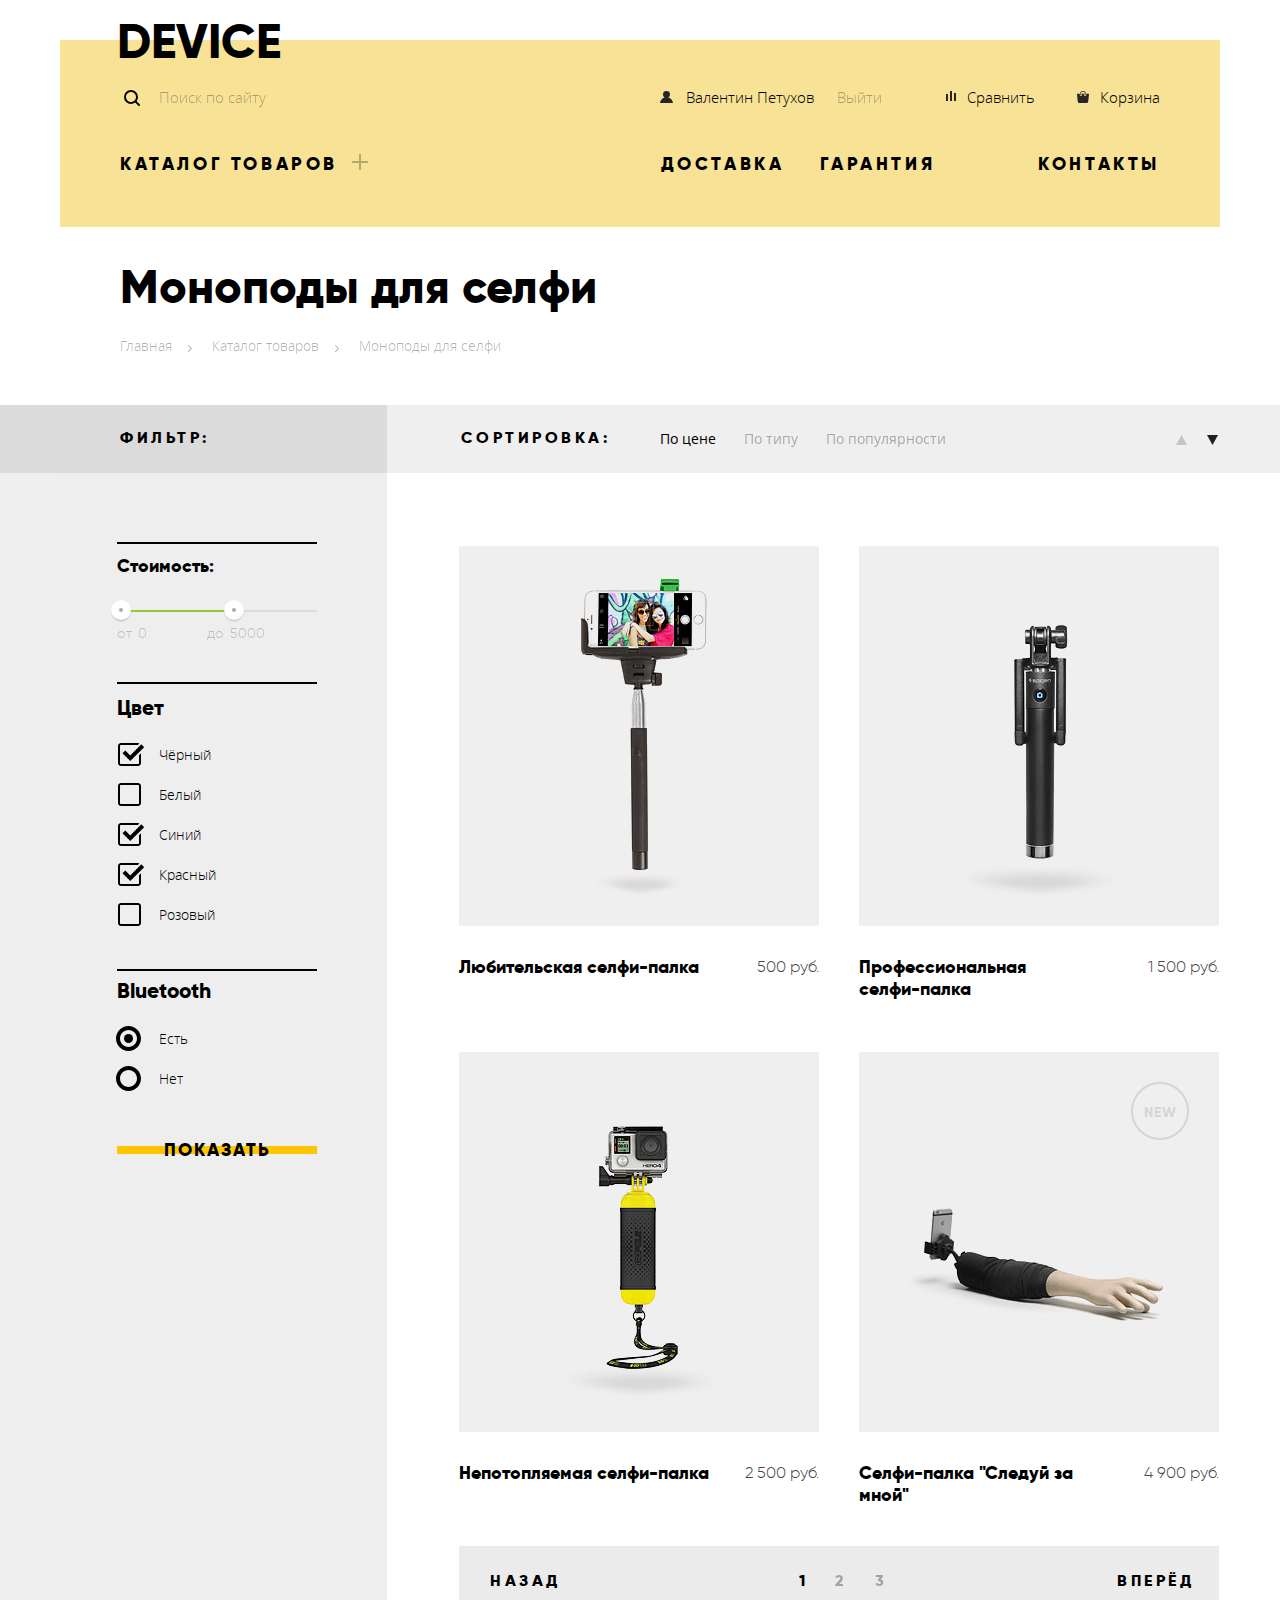
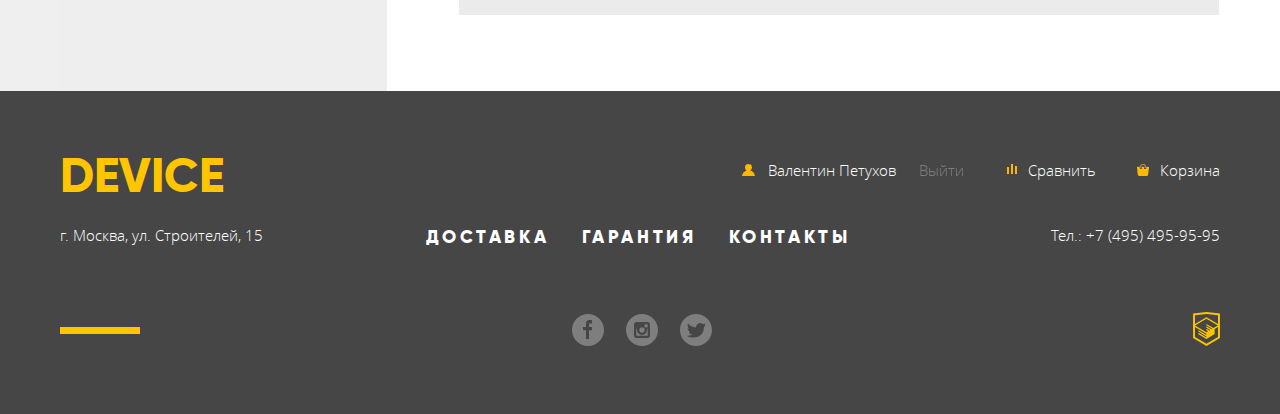
==== commit 5044ba11: "Add text styles for body" ====
--- a/catalog.html
+++ b/catalog.html
@@ -3,8 +3,8 @@
   <head>
   <meta charset="utf-8">
   <title>Device</title> 
+  <link rel="stylesheet" href="css/normalize.css">
   <link rel="stylesheet" href="css/styles.min.css"> 
-  <link rel="stylesheet" href="css/normalize.css">
   </head>
 <body>
   <header class="main-header container">
--- a/css/styles.min.css
+++ b/css/styles.min.css
@@ -1 +1 @@
-@font-face{font-family:'gilroyextrabold';src:url(../fonts/gilroyextrabold-webfont.woff2) format('woff2');font-weight:400;font-style:normal}@font-face{font-family:'gilroylight';src:url(../fonts/gilroylight-webfont.woff2) format('woff2');font-weight:400;font-style:normal}@font-face{font-family:'open_sansregular';src:url(../fonts/opensans-regular-webfont.woff2) format('woff2');font-weight:400;font-style:normal}@font-face{font-family:'open_sanslight';src:url(../fonts/opensans-light-webfont.woff2) format('woff2');font-weight:400;font-style:normal}*,*:before,*:after{box-sizing:inherit}body,html{box-sizing:border-box;min-width:1200px}.body{font-family:'gilroyextrabold';font-size:16px;line-height:16px;font-weight:300;color:#000}h1,h2,h3,h4,h5,h6,p,a{margin:0;font-weight:300;text-decoration:none;color:#000}.visually-hidden{position:absolute;clip:rect(1px 1px 1px 1px);clip:rect(1px,1px,1px,1px);padding:0;border:0;height:1px;width:1px;overflow:hidden}ul{margin:0;padding:0;list-style-type:none}form,fieldset{margin:0;padding:0}fieldset{border:none}button{padding:0;margin:0}button,input,textarea,select{font:inherit}.container{width:1200px;margin:0 auto;padding:0 20px;position:relative}.button{display:inline-block;position:relative;width:160px;font-family:'gilroyextrabold';font-size:18px;line-height:40px;letter-spacing:2px;vertical-align:middle;text-align:center;text-transform:uppercase;z-index:1}.button:active{color:rgba(1,1,1,.3)}.button:before{content:'';position:absolute;width:100%;height:8px;left:0;top:16px;background-color:#ffc600;z-index:-1}.button:hover:before,.button:focus:before{content:'';position:absolute;height:40px;left:0;top:0;background-color:#ffc600;z-index:-1;-webkit-transition-duration:0.2s;transition-duration:0.2s}.main-header-background{background:-webkit-linear-gradient(top,#ffffff 40px,#f7e296 40px,#f7e296 100%);background:linear-gradient(to bottom,#ffffff 40px,#f7e296 40px,#f7e296 100%)}.main-header-nav{min-height:190px;margin:0 60px;padding-bottom:51px}.header-user-block{display:-webkit-box;display:-ms-flexbox;display:flex;position:relative;padding-top:72px;margin-bottom:31px}.logo{position:absolute;font-family:'gilroyextrabold';font-size:48px;bottom:55px;left:-3px;text-transform:uppercase;cursor:pointer}.logo:hover,.footer-logo:hover{opacity:.6;-ms-filter:"progid:DXImageTransform.Microsoft.Alpha(Opacity=60)"}.logo:active,.footer-logo:active{opacity:.3;-ms-filter:"progid:DXImageTransform.Microsoft.Alpha(Opacity=30)"}.search-form{width:460px}.search-form:before{content:"";position:absolute;top:90px;left:4px;width:16px;height:16px;background-image:url(../img/search.svg);background-repeat:no-repeat;z-index:1}.search-field{position:relative;width:79%;min-height:49px;background-color:#f7e296;border:none;border-top:2px solid rgba(247,226,150,0);border-bottom:2px solid rgba(247,226,150,0);padding-left:39px}.search-field:focus{outline:0;border-bottom:2px solid #000}.search-field::-webkit-input-placeholder{font-family:'open_sanslight';font-size:15px;line-height:30px;color:#000;opacity:.3;-ms-filter:"progid:DXImageTransform.Microsoft.Alpha(Opacity=30)"}.search-field::-moz-placeholder{font-family:'open_sanslight';font-size:15px;line-height:30px;color:#000;opacity:.3;-ms-filter:"progid:DXImageTransform.Microsoft.Alpha(Opacity=30)"}.search-field:-ms-input-placeholder{font-family:'open_sanslight';font-size:15px;line-height:30px;color:#000;opacity:.3;-ms-filter:"progid:DXImageTransform.Microsoft.Alpha(Opacity=30)"}.search-field::placeholder{font-family:'open_sanslight';font-size:15px;line-height:30px;color:#000;opacity:.3;-ms-filter:"progid:DXImageTransform.Microsoft.Alpha(Opacity=30)"}.search-field:hover::-webkit-input-placeholder{opacity:.6;-ms-filter:"progid:DXImageTransform.Microsoft.Alpha(Opacity=60)"}.search-field:hover::-moz-placeholder{opacity:.6;-ms-filter:"progid:DXImageTransform.Microsoft.Alpha(Opacity=60)"}.search-field:hover:-ms-input-placeholder{opacity:.6;-ms-filter:"progid:DXImageTransform.Microsoft.Alpha(Opacity=60)"}.search-field:hover::placeholder{opacity:.6;-ms-filter:"progid:DXImageTransform.Microsoft.Alpha(Opacity=60)"}.search-field:focus::-webkit-input-placeholder{opacity:1;-ms-filter:"progid:DXImageTransform.Microsoft.Alpha(Opacity=100)"}.search-field:focus::-moz-placeholder{opacity:1;-ms-filter:"progid:DXImageTransform.Microsoft.Alpha(Opacity=100)"}.search-field:focus:-ms-input-placeholder{opacity:1;-ms-filter:"progid:DXImageTransform.Microsoft.Alpha(Opacity=100)"}.search-field:focus::placeholder{opacity:1;-ms-filter:"progid:DXImageTransform.Microsoft.Alpha(Opacity=100)"}.search-button{width:85px;min-height:49px}.search-button{width:85px;min-height:49px;margin-left:-4px;color:#000;background-color:rgba(0,0,0,0);display:none;border:2px solid #000;outline:none}.search-button:hover{background-color:#000;color:#fff}.search-button:active{display:inline-block;vertical-align:middle;background-color:#000;color:rgba(255,255,255,.3)}.search-field:focus~.search-button,.search-field:active~.search-button{display:inline-block;vertical-align:top}.user-block,.footer-user-options{position:relative;display:-webkit-box;display:-ms-flexbox;display:flex;-webkit-box-align:center;-ms-flex-align:center;align-items:center;font-size:15px;line-height:30px;font-family:'open_sanslight';margin-left:auto}.user-block li{position:relative;margin-right:35px}.user-block .user-login{margin-right:209px}.user-block .user-logout{margin-right:123px}.footer-user-options .user-logout{margin-right:102px}.user-block li:nth-child(2){margin-left:auto}.user-block li:last-child{margin-right:0}.user-option{padding-left:30px}.user-option:hover,.header-dropdown-item:hover,.user-option:focus,.header-dropdown-item:focus{opacity:.6;-ms-filter:"progid:DXImageTransform.Microsoft.Alpha(Opacity=60)"}.user-option:active,.header-dropdown-item:active{opacity:.3;-ms-filter:"progid:DXImageTransform.Microsoft.Alpha(Opacity=30)"}.login:before,.user:before{content:'';position:absolute;width:13px;height:12px;left:4px;top:9px;background-image:url(../img/user.svg);background-repeat:no-repeat}.compare:before{content:'';position:absolute;width:13px;height:12px;left:9px;top:9px;background-image:url(../img/compare.svg);background-repeat:no-repeat}.cart:before{content:'';position:absolute;width:13px;height:12px;left:7px;top:9px;background-image:url(../img/cart.svg);background-repeat:no-repeat}.logout{position:absolute;padding:0;margin:0;right:-68px;opacity:.3;-ms-filter:"progid:DXImageTransform.Microsoft.Alpha(Opacity=30)"}.header-nav,.footer-nav{display:-webkit-box;display:-ms-flexbox;display:flex;font-size:18px;line-height:24px;font-family:'gilroyextrabold';letter-spacing:3.6px;text-transform:uppercase}.header-nav-block{margin-left:auto;display:-webkit-box;display:-ms-flexbox;display:flex}.header-nav-block li{margin-right:36px}.header-nav-block a,.plus a{position:relative}.header-nav-block li:last-child{margin-right:0;margin-left:67px}.plus{position:relative}.plus:after{content:'';position:absolute;width:16px;height:16px;top:2px;right:0;background-image:url(../img/plus.svg);opacity:.3;-ms-filter:"progid:DXImageTransform.Microsoft.Alpha(Opacity=30)";cursor:pointer}.header-item:hover,.header-item:focus{opacity:.6;-ms-filter:"progid:DXImageTransform.Microsoft.Alpha(Opacity=60)"}.header-item:active{opacity:.3;-ms-filter:"progid:DXImageTransform.Microsoft.Alpha(Opacity=30)"}.device-category .category-item{display:-webkit-box;display:-ms-flexbox;display:flex}.header-dropdown{display:none;position:absolute;width:1160px;font-size:15px;line-height:36px;letter-spacing:1px;font-family:'open_sanslight';text-transform:capitalize;padding-top:20px;bottom:0;-webkit-transform:translateY(100%);transform:translateY(100%)}.header-dropdown:before{content:'';position:absolute;background:#f7e296;width:1160px;height:164px;left:-60px;top:81px;-webkit-transform:translateY(-50%);transform:translateY(-50%)}.plus-item{padding-right:30px}.plus:hover .header-dropdown,.plus a:focus~.header-dropdown{display:-webkit-box;display:-ms-flexbox;display:flex;z-index:1}.dropdown-list{display:-webkit-box;display:-ms-flexbox;display:flex;-webkit-box-orient:vertical;-webkit-box-direction:normal;-ms-flex-direction:column;flex-direction:column}.header-dropdown-item{margin-right:40px}.slider{-webkit-box-align:center;-ms-flex-align:center;-ms-grid-row-align:center;align-items:center;min-height:580px;margin-bottom:12px}.slider input[type='radio']{position:absolute;opacity:0;-ms-filter:"progid:DXImageTransform.Microsoft.Alpha(Opacity=0)"}.slider-description{-webkit-box-orient:vertical;-webkit-box-direction:normal;-ms-flex-direction:column;flex-direction:column;width:562px;margin-left:auto;padding-top:8px;padding-right:51px;-webkit-transform:translate(0,-40px);transform:translate(0,-40px)}.slider-number{position:absolute;color:#fff;top:-12px;right:50px;font-family:'gilroyextrabold';font-size:179px;line-height:179px}.slides h2,.advantages-slides h2{font-family:'gilroyextrabold';font-size:47px;letter-spacing:1px;line-height:56px;margin-bottom:18px}.slides p,.advantages-slides p{color:#464646;font-family:'open_sanslight';font-size:15px;letter-spacing:0;line-height:30px;margin-bottom:43px}.slides a{margin-bottom:44px}.slides .button{width:220px}.slider-info{display:-webkit-box;display:-ms-flexbox;display:flex}.slider-info li{margin-right:70px}.slider-info li:last-child{margin-right:0}.slider-info-item span{font-family:'gilroylight';font-size:36px;line-height:60px;letter-spacing:1px}.slider-info-item p{font-family:'open_sanslight';font-size:13px;line-height:20px;letter-spacing:1px}.slide{display:none;-webkit-animation:30s 24s ease-in-out infinite;animation:30s 24s ease-in-out infinite;background-position:20px 0}.slider-decoration{position:relative;min-height:112px;margin-left:auto;background-color:#f7e296;overflow:hidden;z-index:-1}.slider-decoration .divider{position:absolute;width:100px;background-color:#fff;top:37px;right:40%}.slide1,.slide2,.slide3{display:none}.slider-inner{display:-webkit-box;display:-ms-flexbox;display:flex;-webkit-box-pack:justify;-ms-flex-pack:justify;justify-content:space-between}.slide1{left:50px;bottom:80px;background-image:url(../img/slider-1.png);background-repeat:no-repeat}.slide2{top:0;left:0;background-image:url(../img/slider-2.png);background-repeat:no-repeat}.slide3{top:0;left:0;background-image:url(../img/slider-3.png);background-repeat:no-repeat}input:checked:nth-child(1)~.slides .slide1{display:block}input:checked:nth-child(2)~.slides .slide2{display:block}input:checked:nth-child(3)~.slides .slide3{display:block}.slider-controls{position:absolute;top:322px;right:92px}.slider-control{display:inline-block;vertical-align:middle;width:12px;height:12px;margin:0 9px;border-radius:50%;border:1px solid #000;background:#ffff;position:relative;cursor:pointer}.slider-control:after,input:focus:nth-child(1)~.slider-controls .slider-control:nth-child(1):after,input:focus:nth-child(2)~.slider-controls .slider-control:nth-child(2):after,input:focus:nth-child(3)~.slider-controls .slider-control:nth-child(3):after{content:"";position:absolute;display:none;background:#fff;border:2px solid #000;width:6px;height:6px;border-radius:50%;top:2px;left:2px}input:checked:nth-child(1)~.slider-controls .slider-control:nth-child(1):after{display:block}input:checked:nth-child(2)~.slider-controls .slider-control:nth-child(2):after{display:block}input:checked:nth-child(3)~.slider-controls .slider-control:nth-child(3):after{display:block}.categories{margin-bottom:81px}.device-category{display:-webkit-box;display:-ms-flexbox;display:flex;-webkit-box-pack:justify;-ms-flex-pack:justify;justify-content:space-between}.category-item:hover .category-item-background,.category-item:focus .category-item-background{background:#f0c52e}.device-category a:active img,.device-category a:active h3{opacity:.6;-ms-filter:"progid:DXImageTransform.Microsoft.Alpha(Opacity=60)"}.category-item{-webkit-box-orient:vertical;-webkit-box-direction:normal;-ms-flex-direction:column;flex-direction:column}.category-item h3{font-family:'gilroyextrabold';font-size:18px;line-height:24px}.category-item-background{display:-webkit-box;display:-ms-flexbox;display:flex;-webkit-box-pack:center;-ms-flex-pack:center;justify-content:center;-webkit-box-align:center;-ms-flex-align:center;align-items:center;width:160px;height:160px;background:#f7e296;margin-bottom:33px}.category-monopods .category-item-background{padding-top:43px}.category-item h3{max-width:160px}.advantages-slider-background{background:-webkit-linear-gradient(top,#ffffff 26%,#e5e5e5 26%,#e5e5e5 100%);background:linear-gradient(to bottom,#ffffff 26%,#e5e5e5 26%,#e5e5e5 100%)}.advantages-slider{display:-webkit-box;display:-ms-flexbox;display:flex;-webkit-box-orient:horizontal;-webkit-box-direction:reverse;-ms-flex-direction:row-reverse;flex-direction:row-reverse;-webkit-box-pack:justify;-ms-flex-pack:justify;justify-content:space-between;padding-top:71px}.advantages-slides{margin-right:65px}.advantages-slider input[type=radio]{display:none}input:checked:nth-child(1)~.advantages-slides .advantages-slide1{display:block}input:checked:nth-child(2)~.advantages-slides .advantages-slide2{display:block}input:checked:nth-child(3)~.advantages-slides .advantages-slide3{display:block}.advantages-slider h2{margin-bottom:25px}.advantages-slider p{margin-bottom:85px}.advantages-slide{display:none;width:695px;background-repeat:no-repeat;background-position:right 9%;padding-bottom:60px}.advantages-slide p{width:440px}.advantages-slide1{background-image:url(../img/delivery.svg)}.advantages-slide2{background-image:url(../img/warranty.svg)}.advantages-slide3{background-image:url(../img/credit.svg)}.advantages-slider-controls{position:relative;display:-webkit-box;display:-ms-flexbox;display:flex;-webkit-box-orient:vertical;-webkit-box-direction:normal;-ms-flex-direction:column;flex-direction:column;left:0;top:9px;padding-right:124px}.advantages-slider-controls:after{content:"";position:absolute;width:7px;height:319px;background-color:#000;right:0;top:-80px}.advantages-slider-control{display:inline-block;vertical-align:middle;position:absolute;width:160px;height:40px;letter-spacing:3px;margin-bottom:25px;border-radius:50%;position:relative;cursor:pointer;z-index:1}.advantages-slider-control:after{display:none;content:'';position:absolute;background-color:#000;width:278px;height:40px;left:0;top:0;z-index:-1}input:checked:nth-child(1)~.advantages-slider-controls .advantages-slider-control:nth-child(1),input:checked:nth-child(1)~.advantages-slider-controls .advantages-slider-control:nth-child(1):after{display:block}input:checked:nth-child(2)~.advantages-slider-controls .advantages-slider-control:nth-child(2),input:checked:nth-child(2)~.advantages-slider-controls .advantages-slider-control:nth-child(2):after{display:block}input:checked:nth-child(3)~.advantages-slider-controls .advantages-slider-control:nth-child(3),input:checked:nth-child(3)~.advantages-slider-controls .advantages-slider-control:nth-child(3):after{display:block}input:checked:nth-child(1)~.advantages-slider-controls .button:nth-child(1){color:#f7e296}input:checked:nth-child(2)~.advantages-slider-controls .button:nth-child(2){color:#f7e296}input:checked:nth-child(3)~.advantages-slider-controls .button:nth-child(3){color:#f7e296}.partners{margin:95px 0 89px}.partners-logo{display:-webkit-box;display:-ms-flexbox;display:flex;-ms-flex-wrap:wrap;flex-wrap:wrap}.partners-logo-item{padding-right:40px;filter:url('data:image/svg+xml;charset=utf-8,<svg xmlns="http://www.w3.org/2000/svg"><filter id="filter"><feColorMatrix type="matrix" color-interpolation-filters="sRGB" values="0.2126 0.7152 0.0722 0 0 0.2126 0.7152 0.0722 0 0 0.2126 0.7152 0.0722 0 0 0 0 0 1 0" /></filter></svg>#filter');-webkit-filter:grayscale(100%);filter:grayscale(100%);opacity:.2;-ms-filter:"progid:DXImageTransform.Microsoft.Alpha(Opacity=20)"}.partners-logo li:last-child .partners-logo-item{padding-right:0}.partners-logo-item:hover,.partners-logo-item:focus{filter:url('data:image/svg+xml;charset=utf-8,<svg xmlns="http://www.w3.org/2000/svg"><filter id="filter"><feColorMatrix type="matrix" color-interpolation-filters="sRGB" values="1 0 0 0 0 0 1 0 0 0 0 0 1 0 0 0 0 0 1 0" /></filter></svg>#filter');-webkit-filter:grayscale(0%);filter:grayscale(0%);opacity:1;-ms-filter:"progid:DXImageTransform.Microsoft.Alpha(Opacity=100)";-webkit-transition-duration:0.2s;transition-duration:0.2s}.info-block{display:-webkit-box;display:-ms-flexbox;display:flex;-webkit-box-pack:justify;-ms-flex-pack:justify;justify-content:space-between;padding-bottom:77px}.about{width:472px}.contact{width:560px}.info-block .divider{margin-bottom:46px}.about h3,.contact h3{display:inline-block;vertical-align:middle;font-family:'gilroyextrabold';font-size:47px;line-height:48px;letter-spacing:1px;margin-bottom:43px}.about-text{margin-bottom:37px}.about p,.contact p{display:inline-block;vertical-align:middle;font-family:'open_sanslight';font-size:15px;line-height:30px;margin-bottom:29px}.contact p{margin-bottom:40px}.delivery-list{font-family:'gilroyextrabold';font-size:16px;line-height:40px;margin-bottom:55px}.contact .map{display:inline-block;vertical-align:middle;margin-bottom:68px}.delivery-list li{position:relative;padding-left:35px}.delivery-list li:before{content:'';position:absolute;width:8px;height:8px;left:0;top:40%;border-radius:50%;border:2px solid #e5e5e5}.info-block .button{width:260px;letter-spacing:2px}.footer{background:#464646;padding-top:57px;padding-bottom:66px}.footer .footer-user-options a,.footer .footer-nav-block p,.footer .footer-nav-block a{color:#fff}.footer-user-block{display:-webkit-box;display:-ms-flexbox;display:flex;-webkit-box-pack:justify;-ms-flex-pack:justify;justify-content:space-between;-webkit-box-align:center;-ms-flex-align:center;align-items:center;margin-bottom:20px}.footer-logo{color:#ffc600;font-family:'gilroyextrabold';font-size:48px;text-transform:uppercase;cursor:pointer;margin-right:auto;}.footer-user-options{display:-webkit-box;display:-ms-flexbox;display:flex;color:#fff}.footer-user-options li{position:relative;margin-right:34px;margin-bottom:12px}.footer-user-options li:last-child{margin-right:0}.footer-user-options .login:before,.footer-user-options .user:before,.footer-user-options .compare:before,.footer-user-options .cart:before{filter:url('data:image/svg+xml;charset=utf-8,<svg xmlns="http://www.w3.org/2000/svg"><filter id="filter"><feComponentTransfer color-interpolation-filters="sRGB"><feFuncR type="linear" slope="4" /><feFuncG type="linear" slope="4" /><feFuncB type="linear" slope="4" /></feComponentTransfer><feColorMatrix type="matrix" color-interpolation-filters="sRGB" values="1 0 0 0 0 0 1 0 0 0 0 0 1 0 0 0 0 0 1 0" /><feColorMatrix type="hueRotate" color-interpolation-filters="sRGB" values="65" /><feColorMatrix type="matrix" color-interpolation-filters="sRGB" values="86.783 -77.93499999999999 -7.847999999999999 0 0 -23.217 33.165 -7.847999999999999 0 0 -23.217 -77.93499999999999 102.152 0 0 0 0 0 1 0" /></filter></svg>#filter');-webkit-filter:brightness(4) sepia(0) hue-rotate(65deg) saturate(110);filter:brightness(4) sepia(0) hue-rotate(65deg) saturate(110)}.footer-nav-block{display:-webkit-box;display:-ms-flexbox;display:flex;-webkit-box-pack:justify;-ms-flex-pack:justify;justify-content:space-between;margin-bottom:62px}.footer-nav-block p,.footer-nav-block .phone{font-size:15px;line-height:30px;font-family:'open_sanslight'}.footer-nav{display:-webkit-box;display:-ms-flexbox;display:flex;-webkit-box-pack:justify;-ms-flex-pack:justify;justify-content:space-between;-webkit-box-align:center;-ms-flex-align:center;align-items:center;width:425px;margin-left:-38px;padding-top:4px}.footer-social{display:-webkit-box;display:-ms-flexbox;display:flex;-webkit-box-pack:justify;-ms-flex-pack:justify;justify-content:space-between;-webkit-box-align:center;-ms-flex-align:center;align-items:center}.divider{width:80px;height:7px;background-color:#000}.footer-social .divider{background-color:#ffc600}.social-icons{display:-webkit-box;display:-ms-flexbox;display:flex;-webkit-box-pack:justify;-ms-flex-pack:justify;justify-content:space-between;width:140px}.footer-social-item{width:32px;height:32px;border-radius:50%;opacity:.3;-ms-filter:"progid:DXImageTransform.Microsoft.Alpha(Opacity=30)"}.footer-social-item a:hover,.footer-social-item a:focus:before{opacity:.6;-ms-filter:"progid:DXImageTransform.Microsoft.Alpha(Opacity=60)"}.footer-social-item:active{opacity:.1;-ms-filter:"progid:DXImageTransform.Microsoft.Alpha(Opacity=10)"}.footer-social-item a{font-size:0}.footer-social-item a:before{font-size:0;content:'';position:absolute;width:32px;height:32px}.fb-icon:before{background-image:url(../img/fb.svg)}.insta-icon:before{background-image:url(../img/insta.svg)}.twitter-icon:before{background-image:url(../img/twitter.svg)}.footer-social img:hover,.footer-social img:focus{opacity:.6;-ms-filter:"progid:DXImageTransform.Microsoft.Alpha(Opacity=60)"}.footer-social img:active{opacity:.3;-ms-filter:"progid:DXImageTransform.Microsoft.Alpha(Opacity=30)"}.academy-icon{padding-left:50px}.catalog-category-name{padding-left:60px}.catalog-title{font-size:47px;font-family:'gilroyextrabold';margin-bottom:23px}.breadcrumbs{display:-webkit-box;display:-ms-flexbox;display:flex;font-size:14px;font-family:'open_sanslight';margin-bottom:51px}.breadcrumbs li{position:relative;padding-right:40px;opacity:.3;-ms-filter:"progid:DXImageTransform.Microsoft.Alpha(Opacity=30)"}.breadcrumbs li:hover,.breadcrumbs li:focus{opacity:.6;-ms-filter:"progid:DXImageTransform.Microsoft.Alpha(Opacity=60)"}.breadcrumbs li:active{opacity:.1;-ms-filter:"progid:DXImageTransform.Microsoft.Alpha(Opacity=10)"}.breadcrumbs .breadcrumbs-current:hover,.breadcrumbs .breadcrumbs-current:active{opacity:.3;-ms-filter:"progid:DXImageTransform.Microsoft.Alpha(Opacity=30)"}.breadcrumbs li:after{content:'';position:absolute;width:4px;height:7px;right:20px;top:7px;background-image:url(../img/nav-arrow.svg);background-repeat:no-repeat}.breadcrumbs li:last-child:after{display:none}.main-catalog{position:relative}.catalog-header{position:relative;background-color:#efefef}.catalog-header:before{content:'';position:absolute;width:50%;height:70px;background-color:#dbdbdb}.catalog-header-content{display:-webkit-box;display:-ms-flexbox;display:flex;width:1160px;margin:0 auto}.sidebar-filter{background-color:#eee;z-index:1}.sidebar-filter-header{background-color:#dbdbdb;padding-left:60px;width:372px;z-index:1}.sidebar-filter-form{background-color:#eee;padding:69px 68px 70px 58px}.filter-header{font-size:16px;letter-spacing:3.5px;font-family:'gilroyextrabold';padding:25px 0 25px;text-transform:uppercase}.filter-slider{position:relative;margin-bottom:14px;padding:16px 0 28px}.filter-slider:before,.filter-slider:after,.filter-bluetooth-available:before{content:'';position:absolute;width:200px;height:2px;background:#000;top:0;left:0}.filter-slider:after{top:140px;left:0}.filter-bluetooth-available:before{top:-14px}.sidebar-filter h4{font-size:18px}.filter-properties{margin-bottom:45px}.filter-title-price,.filter-properties-title,.filter-bluetooth-title{font-size:18px;font-family:'gilroyextrabold';margin-bottom:36px}.filter-properties-title{margin-bottom:19px}.filter-bluetooth-title{margin-bottom:20px}.filter-price{position:relative;background:#eee;margin-bottom:40px;padding:0}.slider-line{position:absolute;display:-webkit-box;display:-ms-flexbox;display:flex;background:#dbdbdb;height:2px;width:100%;top:50%;margin-bottom:15px}.slider-line:before{content:'';height:2px;background:#91c92f;width:60%;top:10%}.filter-min,.filter-max{position:absolute;width:20px;height:20px;top:-10px;left:-6px;border-radius:50%;background-image:url(../img/filter-button.svg);background-repeat:no-repeat;box-shadow:0 2px 2px -1px rgba(0,1,1,.25);cursor:pointer}.filter-max{left:107px}.filter-min:active,.filter-max:active{-webkit-transform:scale(1.1,1.1);transform:scale(1.1,1.1)}.filter-inputs{display:-webkit-box;display:-ms-flexbox;display:flex;font-size:14px;line-height:22px;font-family:'gilroylight';color:#000;opacity:.2;-ms-filter:"progid:DXImageTransform.Microsoft.Alpha(Opacity=20)"}.price-start{margin-right:31px}.price-start label,.price-end label{margin-right:0}.filter-inputs input{font-size:14px;line-height:22px;color:#000;border-radius:3px;background:#eee;border:none}.filter-field{width:40px;min-height:38px}.filter-properties-list label,.filter-bluetooth-available label{color:#000;font-size:14px;line-height:40px;font-family:'open_sanslight'}.filter-option{position:relative}.filter-option input[type=radio],.filter-option input[type=checkbox]{display:none}.filter-option label{padding-left:42px}.filter-option label:hover:before,.filter-option label:focus:before{opacity:.6;-ms-filter:"progid:DXImageTransform.Microsoft.Alpha(Opacity=60)"}.filter-option label:active:before{opacity:1;-ms-filter:"progid:DXImageTransform.Microsoft.Alpha(Opacity=100)"}.filter-properties-list label:before,.filter-bluetooth-available label:before{content:'';position:absolute;display:inline-block;vertical-align:middle;width:27px;height:23px;top:8px;left:1px;background-image:url(../img/checkbox-off.svg);background-repeat:no-repeat}.filter-bluetooth-available label:before{width:25px;height:25px;top:7px;left:-1px;background-image:url(../img/radio-off.svg)}.filter-properties-list .filter-input:checked+label:before{background-image:url(../img/checkbox-on.svg)}.filter-properties-list .filter-input:disabled + label,.filter-properties-list .filter-input:disabled + label:before,.filter-bluetooth-list .filter-input:disabled + label,.filter-bluetooth-list .filter-input:disabled + label:before{opacity:.25;-ms-filter:"progid:DXImageTransform.Microsoft.Alpha(Opacity=25)"}.filter-bluetooth-list .filter-input:checked+label:before{background-image:url(../img/radio-on.svg)}.filter-bluetooth-available{margin-bottom:31px;position:relative}.filter-button{width:200px;background:none;border:0 solid rgba(0,0,0,0)}.catalog{position:relative;background-color:#fff}.catalog:before{position:absolute;top:0;left:0;content:"";height:100%;width:50%;background-color:#efefef}.catalog-content{display:-webkit-box;display:-ms-flexbox;display:flex;margin:0 auto;width:1160px}.catalog-sort-background{padding-left:69px}.catalog-sorting{display:-webkit-box;display:-ms-flexbox;display:flex;-webkit-box-pack:start;-ms-flex-pack:start;justify-content:flex-start;padding:25px 0;padding-left:74px;width:83%;z-index:1;background-color:#efefef}.catalog-sorting h4{font-size:16px;letter-spacing:3.5px;font-family:'gilroyextrabold';text-transform:uppercase;margin-right:50px}.sort-sites{margin-right:auto}.sort-sites a{font-size:14px;line-height:18px;font-family:'open_sansregular';opacity:.3;-ms-filter:"progid:DXImageTransform.Microsoft.Alpha(Opacity=30)";margin-right:24px}.sort-sites a:hover,.sort-sites a:focus{opacity:.6;-ms-filter:"progid:DXImageTransform.Microsoft.Alpha(Opacity=60)"}.sort-sites a.active,.sort-sites a:active{opacity:1;-ms-filter:"progid:DXImageTransform.Microsoft.Alpha(Opacity=100)"}.sort-order{position:relative;font-size:0}.sort-desc:before,.sort-asc:before{content:'';position:absolute;width:11px;height:10px;top:5px;right:33px;background-image:url(../img/icon-up-dir.svg);background-repeat:no-repeat}.sort-desc:before{right:2px;background-image:url(../img/icon-down-dir.svg)}.sort-desc,.sort-asc{opacity:.2;-ms-filter:"progid:DXImageTransform.Microsoft.Alpha(Opacity=20)"}.sort-desc:hover,.sort-desc:focus,.sort-asc:hover,.sort-asc:focus{opacity:.4;-ms-filter:"progid:DXImageTransform.Microsoft.Alpha(Opacity=40)"}.sort-desc.active,.sort-asc.active,.sort-desc:active,.sort-asc:active{opacity:1;-ms-filter:"progid:DXImageTransform.Microsoft.Alpha(Opacity=100)"}.catalog-list-background{background-color:#fff;padding-left:72px;padding-top:73px;z-index:1}.catalog-list{display:-webkit-box;display:-ms-flexbox;display:flex;-webkit-box-pack:justify;-ms-flex-pack:justify;justify-content:space-between;-ms-flex-wrap:wrap;flex-wrap:wrap;max-width:760px}.catalog-item{position:relative;margin-bottom:50px}.new:after{content:"New";position:absolute;width:58px;height:58px;right:30px;top:30px;padding:20px 10px;font-size:14px;letter-spacing:1px;font-family:'gilroyextrabold';border-radius:50%;border:2px solid #000;text-align:center;text-transform:uppercase;opacity:.1;-ms-filter:"progid:DXImageTransform.Microsoft.Alpha(Opacity=10)"}.catalog-item-image{margin-bottom:28px}.catalog-item-action{display:none;position:absolute;-webkit-box-orient:vertical;-webkit-box-direction:normal;-ms-flex-direction:column;flex-direction:column;-webkit-box-align:center;-ms-flex-align:center;-ms-grid-row-align:center;align-items:center;width:360px;height:380px;top:0;left:0;background-color:rgba(238,238,238,.7);z-index:1}.catalog-item:hover .catalog-item-action{display:-webkit-box;display:-ms-flexbox;display:flex}.catalog-button{width:200px;margin-top:170px;margin-bottom:6px}.catalog-item-compare{font-size:13px;line-height:36px;font-family:'open_sanslight';opacity:.5;-ms-filter:"progid:DXImageTransform.Microsoft.Alpha(Opacity=50)"}.catalog-item-compare:hover,.catalog-item-compare:focus{opacity:1;-ms-filter:"progid:DXImageTransform.Microsoft.Alpha(Opacity=100)"}.catalog-item-compare:active{opacity:.2;-ms-filter:"progid:DXImageTransform.Microsoft.Alpha(Opacity=20)"}.catalog-item-info{display:-webkit-box;display:-ms-flexbox;display:flex;-webkit-box-pack:justify;-ms-flex-pack:justify;justify-content:space-between}.catalog-item-title{max-width:260px;font-size:18px;line-height:22px;font-family:'gilroyextrabold'}.catalog-item-price{font-size:16px;font-family:'gilroylight';padding-top:3px;color:#464646}.pagination{display:-webkit-box;display:-ms-flexbox;display:flex;-webkit-box-pack:justify;-ms-flex-pack:justify;justify-content:space-between;background-color:#ebebeb;margin-bottom:76px;margin-top:-12px;max-width:760px}.pagination a{font-size:16px;letter-spacing:3.5px;font-family:'gilroyextrabold';text-transform:uppercase}.pagination-number{display:-webkit-box;display:-ms-flexbox;display:flex;padding:26px 0}.pagination-number .pagination-item{margin-right:27px;opacity:.3;-ms-filter:"progid:DXImageTransform.Microsoft.Alpha(Opacity=30)"}.pagination-number .pagination-item:hover{opacity:.6;-ms-filter:"progid:DXImageTransform.Microsoft.Alpha(Opacity=60)"}.pagination-number .pagination-item:active,.pagination-number .active,.pagination-number .active:hover{opacity:1;-ms-filter:"progid:DXImageTransform.Microsoft.Alpha(Opacity=100)"}.pagination .previous,.pagination .next{padding:26px 25px 26px 31px}.pagination .previous:hover,.pagination .next:hover{background-color:#d9d9d9}.pagination .previous:active a,.pagination .next:active a{opacity:.3;-ms-filter:"progid:DXImageTransform.Microsoft.Alpha(Opacity=30)"}.pagination .previous{margin-right:41px}.modal-overlay,.map-overlay{position:fixed;top:0;left:0;right:0;bottom:0;width:100%;height:100%;background:rgba(0,0,0,.1);z-index:999;display:none}.modal-window{width:960px;position:absolute;left:50%;top:100px;margin-left:-480px;background:#fff;opacity:1;-ms-filter:"progid:DXImageTransform.Microsoft.Alpha(Opacity=100)";z-index:1000;padding:72px 100px 78px;box-shadow:0 20px 40px 0 rgba(0,1,1,.75)}.modal-close,.modal-map-close{font-size:0;margin-bottom:21px}.modal-open{display:block}.modal-close:after,.modal-map-close:after{content:"";position:absolute;padding:28px;right:22px;top:22px;background-image:url(../img/modal-close.svg);background-repeat:no-repeat;opacity:.5;-ms-filter:"progid:DXImageTransform.Microsoft.Alpha(Opacity=50)";cursor:pointer}.modal-close:hover:after,.modal-close:focus:after,.modal-map-close:hover:after,.modal-map-close:focus:after{opacity:1;-ms-filter:"progid:DXImageTransform.Microsoft.Alpha(Opacity=100)"}.modal-close:active:after{opacity:.3;-ms-filter:"progid:DXImageTransform.Microsoft.Alpha(Opacity=30)"}.modal-inputs{display:-webkit-box;display:-ms-flexbox;display:flex;-webkit-box-pack:justify;-ms-flex-pack:justify;justify-content:space-between;margin-bottom:39px}.form-input-item,.form-message{display:-webkit-box;display:-ms-flexbox;display:flex;-webkit-box-orient:vertical;-webkit-box-direction:normal;-ms-flex-direction:column;flex-direction:column}.show-modal{display:block}.modal-window label{font-family:'gilroyextrabold';font-size:18px;line-height:24px;padding-bottom:13px}.form-input-item input,.form-message textarea{width:360px;height:50px;padding:0 20px;font-family:'open_sansregular';font-size:14px;line-height:18px;background-color:#f2f2f2;border:2px solid rgba(0,0,0,0)}.form-message textarea{height:156px;width:100%;padding-top:15px;resize:none}.form-input-item input:hover,.form-message textarea:hover{background-color:#eaeaea}.form-input-item input:focus,.form-message textarea:focus{background-color:#fff;border:2px solid #f7e296}.form-message{margin-bottom:39px}.form-button{width:200px;background:none;border:0 solid rgba(0,0,0,0)}.modal-alert{font-size:16px;line-height:18px;font-family:'open_sansregular';color:#fb565a;display:none}.modal-error .modal-alert{display:block}.modal-map{height:560px;padding:0}.show-modal .modal-animation{-webkit-animation-name:bounce;animation-name:bounce;-webkit-animation-duration:0.5s;animation-duration:0.5s}.show-modal .modal-error{-webkit-animation-name:shake;animation-name:shake;-webkit-animation-duration:0.6s;animation-duration:0.6s}@-webkit-keyframes bounce{0%{-webkit-transform:translateY(-2000px);transform:translateY(-2000px)}70%{-webkit-transform:translateY(-30px);transform:translateY(-30px)}90%{-webkit-transform:translateY(-10px);transform:translateY(-10px)}100%{-webkit-transform:translateY(0);transform:translateY(0)}}@keyframes bounce{0%{-webkit-transform:translateY(-2000px);transform:translateY(-2000px)}70%{-webkit-transform:translateY(-30px);transform:translateY(-30px)}90%{-webkit-transform:translateY(-10px);transform:translateY(-10px)}100%{-webkit-transform:translateY(0);transform:translateY(0)}}@-webkit-keyframes shake{0%,100%{-webkit-transform:translateX(0);transform:translateX(0)}10%,30%,50%,70%,90%{-webkit-transform:translateX(-10px);transform:translateX(-10px)}20%,40%,60%,80%{-webkit-transform:translateX(10px);transform:translateX(10px)}}@keyframes shake{0%,100%{-webkit-transform:translateX(0);transform:translateX(0)}10%,30%,50%,70%,90%{-webkit-transform:translateX(-10px);transform:translateX(-10px)}20%,40%,60%,80%{-webkit-transform:translateX(10px);transform:translateX(10px)}}.modal-overlay:target{display:block}+@font-face{font-family:'gilroyextrabold';src:url(../fonts/gilroyextrabold-webfont.woff2) format('woff2');font-weight:400;font-style:normal}@font-face{font-family:'gilroylight';src:url(../fonts/gilroylight-webfont.woff2) format('woff2');font-weight:400;font-style:normal}@font-face{font-family:'open_sansregular';src:url(../fonts/opensans-regular-webfont.woff2) format('woff2');font-weight:400;font-style:normal}@font-face{font-family:'open_sanslight';src:url(../fonts/opensans-light-webfont.woff2) format('woff2');font-weight:400;font-style:normal}*,*:before,*:after{box-sizing:inherit}body,html{box-sizing:border-box;min-width:1200px}body{font-family:'open_sanslight',"Arial",sans-serif;font-size:16px;line-height:16px;font-weight:300;color:#000}h1,h2,h3,h4,h5,h6,p,a{margin:0;font-weight:300;text-decoration:none;color:#000}.visually-hidden{position:absolute;clip:rect(1px 1px 1px 1px);clip:rect(1px,1px,1px,1px);padding:0;border:0;height:1px;width:1px;overflow:hidden}ul{margin:0;padding:0;list-style-type:none}form,fieldset{margin:0;padding:0}fieldset{border:none}button{padding:0;margin:0}button,input,textarea,select{font:inherit}.container{width:1200px;margin:0 auto;padding:0 20px;position:relative}.button{display:inline-block;position:relative;width:160px;font-family:'gilroyextrabold';font-size:18px;line-height:40px;letter-spacing:2px;vertical-align:middle;text-align:center;text-transform:uppercase;z-index:1}.button:active{color:rgba(1,1,1,.3)}.button:before{content:'';position:absolute;width:100%;height:8px;left:0;top:16px;background-color:#ffc600;z-index:-1}.button:hover:before,.button:focus:before{content:'';position:absolute;height:40px;left:0;top:0;background-color:#ffc600;z-index:-1;-webkit-transition-duration:0.2s;transition-duration:0.2s}.main-header-background{background:-webkit-linear-gradient(top,#ffffff 40px,#f7e296 40px,#f7e296 100%);background:linear-gradient(to bottom,#ffffff 40px,#f7e296 40px,#f7e296 100%)}.main-header-nav{min-height:190px;margin:0 60px;padding-bottom:51px}.header-user-block{display:-webkit-box;display:-ms-flexbox;display:flex;position:relative;padding-top:72px;margin-bottom:31px}.logo{position:absolute;font-family:'gilroyextrabold';font-size:48px;line-height:48px;bottom:55px;left:-3px;text-transform:uppercase;cursor:pointer}.logo:hover,.footer-logo:hover{opacity:.6;-ms-filter:"progid:DXImageTransform.Microsoft.Alpha(Opacity=60)"}.logo:active,.footer-logo:active{opacity:.3;-ms-filter:"progid:DXImageTransform.Microsoft.Alpha(Opacity=30)"}.search-form{width:460px}.search-form:before{content:"";position:absolute;top:90px;left:4px;width:16px;height:16px;background-image:url(../img/search.svg);background-repeat:no-repeat;z-index:1}.search-field{position:relative;width:79%;min-height:49px;background-color:#f7e296;border:none;border-top:2px solid rgba(247,226,150,0);border-bottom:2px solid rgba(247,226,150,0);padding-left:39px}.search-field:focus{outline:0;border-bottom:2px solid #000}.search-field::-webkit-input-placeholder{font-family:'open_sanslight';font-size:15px;line-height:30px;color:#000;opacity:.3;-ms-filter:"progid:DXImageTransform.Microsoft.Alpha(Opacity=30)"}.search-field::-moz-placeholder{font-family:'open_sanslight';font-size:15px;line-height:30px;color:#000;opacity:.3;-ms-filter:"progid:DXImageTransform.Microsoft.Alpha(Opacity=30)"}.search-field:-ms-input-placeholder{font-family:'open_sanslight';font-size:15px;line-height:30px;color:#000;opacity:.3;-ms-filter:"progid:DXImageTransform.Microsoft.Alpha(Opacity=30)"}.search-field::placeholder{font-family:'open_sanslight';font-size:15px;line-height:30px;color:#000;opacity:.3;-ms-filter:"progid:DXImageTransform.Microsoft.Alpha(Opacity=30)"}.search-field:hover::-webkit-input-placeholder{opacity:.6;-ms-filter:"progid:DXImageTransform.Microsoft.Alpha(Opacity=60)"}.search-field:hover::-moz-placeholder{opacity:.6;-ms-filter:"progid:DXImageTransform.Microsoft.Alpha(Opacity=60)"}.search-field:hover:-ms-input-placeholder{opacity:.6;-ms-filter:"progid:DXImageTransform.Microsoft.Alpha(Opacity=60)"}.search-field:hover::placeholder{opacity:.6;-ms-filter:"progid:DXImageTransform.Microsoft.Alpha(Opacity=60)"}.search-field:focus::-webkit-input-placeholder{opacity:1;-ms-filter:"progid:DXImageTransform.Microsoft.Alpha(Opacity=100)"}.search-field:focus::-moz-placeholder{opacity:1;-ms-filter:"progid:DXImageTransform.Microsoft.Alpha(Opacity=100)"}.search-field:focus:-ms-input-placeholder{opacity:1;-ms-filter:"progid:DXImageTransform.Microsoft.Alpha(Opacity=100)"}.search-field:focus::placeholder{opacity:1;-ms-filter:"progid:DXImageTransform.Microsoft.Alpha(Opacity=100)"}.search-button{width:85px;min-height:49px}.search-button{width:85px;min-height:49px;margin-left:-4px;color:#000;background-color:rgba(0,0,0,0);display:none;border:2px solid #000;outline:none}.search-button:hover{background-color:#000;color:#fff}.search-button:active{display:inline-block;vertical-align:middle;background-color:#000;color:rgba(255,255,255,.3)}.search-field:focus~.search-button,.search-field:active~.search-button{display:inline-block;vertical-align:top}.user-block,.footer-user-options{position:relative;display:-webkit-box;display:-ms-flexbox;display:flex;-webkit-box-align:center;-ms-flex-align:center;align-items:center;font-size:15px;line-height:30px;font-family:'open_sanslight';margin-left:auto}.user-block li{position:relative;margin-right:35px}.user-block .user-login{margin-right:209px}.user-block .user-logout{margin-right:123px}.footer-user-options .user-logout{margin-right:102px}.user-block li:nth-child(2){margin-left:auto}.user-block li:last-child{margin-right:0}.user-option{padding-left:30px}.user-option:hover,.header-dropdown-item:hover,.user-option:focus,.header-dropdown-item:focus{opacity:.6;-ms-filter:"progid:DXImageTransform.Microsoft.Alpha(Opacity=60)"}.user-option:active,.header-dropdown-item:active{opacity:.3;-ms-filter:"progid:DXImageTransform.Microsoft.Alpha(Opacity=30)"}.login:before,.user:before{content:'';position:absolute;width:13px;height:12px;left:4px;top:9px;background-image:url(../img/user.svg);background-repeat:no-repeat}.compare:before{content:'';position:absolute;width:13px;height:12px;left:9px;top:9px;background-image:url(../img/compare.svg);background-repeat:no-repeat}.cart:before{content:'';position:absolute;width:13px;height:12px;left:7px;top:9px;background-image:url(../img/cart.svg);background-repeat:no-repeat}.logout{position:absolute;padding:0;margin:0;right:-68px;opacity:.3;-ms-filter:"progid:DXImageTransform.Microsoft.Alpha(Opacity=30)"}.header-nav,.footer-nav{display:-webkit-box;display:-ms-flexbox;display:flex;font-size:18px;line-height:24px;font-family:'gilroyextrabold';letter-spacing:3.6px;text-transform:uppercase}.header-nav-block{margin-left:auto;display:-webkit-box;display:-ms-flexbox;display:flex}.header-nav-block li{margin-right:36px}.header-nav-block a,.plus a{position:relative}.header-nav-block li:last-child{margin-right:0;margin-left:67px}.plus{position:relative}.plus:after{content:'';position:absolute;width:16px;height:16px;top:2px;right:0;background-image:url(../img/plus.svg);opacity:.3;-ms-filter:"progid:DXImageTransform.Microsoft.Alpha(Opacity=30)";cursor:pointer}.header-item:hover,.header-item:focus{opacity:.6;-ms-filter:"progid:DXImageTransform.Microsoft.Alpha(Opacity=60)"}.header-item:active{opacity:.3;-ms-filter:"progid:DXImageTransform.Microsoft.Alpha(Opacity=30)"}.device-category .category-item{display:-webkit-box;display:-ms-flexbox;display:flex}.header-dropdown{display:none;position:absolute;width:1160px;font-size:15px;line-height:36px;letter-spacing:1px;font-family:'open_sanslight';text-transform:capitalize;padding-top:20px;bottom:0;-webkit-transform:translateY(100%);transform:translateY(100%)}.header-dropdown:before{content:'';position:absolute;background:#f7e296;width:1160px;height:164px;left:-60px;top:81px;-webkit-transform:translateY(-50%);transform:translateY(-50%)}.plus-item{padding-right:30px}.plus:hover .header-dropdown,.plus a:focus~.header-dropdown{display:-webkit-box;display:-ms-flexbox;display:flex;z-index:1}.dropdown-list{display:-webkit-box;display:-ms-flexbox;display:flex;-webkit-box-orient:vertical;-webkit-box-direction:normal;-ms-flex-direction:column;flex-direction:column}.header-dropdown-item{margin-right:40px}.slider{-webkit-box-align:center;-ms-flex-align:center;-ms-grid-row-align:center;align-items:center;min-height:580px;margin-bottom:12px}.slider input[type='radio']{position:absolute;opacity:0;-ms-filter:"progid:DXImageTransform.Microsoft.Alpha(Opacity=0)"}.slider-description{-webkit-box-orient:vertical;-webkit-box-direction:normal;-ms-flex-direction:column;flex-direction:column;width:562px;margin-left:auto;padding-top:8px;padding-right:51px;-webkit-transform:translate(0,-40px);transform:translate(0,-40px)}.slider-number{position:absolute;color:#fff;top:-12px;right:50px;font-family:'gilroyextrabold';font-size:179px;line-height:179px}.slides h2,.advantages-slides h2{font-family:'gilroyextrabold';font-size:47px;letter-spacing:1px;line-height:56px;margin-bottom:18px}.slides p,.advantages-slides p{color:#464646;font-family:'open_sanslight';font-size:15px;letter-spacing:0;line-height:30px;margin-bottom:43px}.slides a{margin-bottom:44px}.slides .button{width:220px}.slider-info{display:-webkit-box;display:-ms-flexbox;display:flex}.slider-info li{margin-right:70px}.slider-info li:last-child{margin-right:0}.slider-info-item span{font-family:'gilroylight';font-size:36px;line-height:60px;letter-spacing:1px}.slider-info-item p{font-family:'open_sanslight';font-size:13px;line-height:20px;letter-spacing:1px}.slide{display:none;-webkit-animation:30s 24s ease-in-out infinite;animation:30s 24s ease-in-out infinite;background-position:20px 0}.slider-decoration{position:relative;min-height:112px;margin-left:auto;background-color:#f7e296;overflow:hidden;z-index:-1}.slider-decoration .divider{position:absolute;width:100px;background-color:#fff;top:37px;right:40%}.slide1,.slide2,.slide3{display:none}.slider-inner{display:-webkit-box;display:-ms-flexbox;display:flex;-webkit-box-pack:justify;-ms-flex-pack:justify;justify-content:space-between}.slide1{left:50px;bottom:80px;background-image:url(../img/slider-1.png);background-repeat:no-repeat}.slide2{top:0;left:0;background-image:url(../img/slider-2.png);background-repeat:no-repeat}.slide3{top:0;left:0;background-image:url(../img/slider-3.png);background-repeat:no-repeat}input:checked:nth-child(1)~.slides .slide1{display:block}input:checked:nth-child(2)~.slides .slide2{display:block}input:checked:nth-child(3)~.slides .slide3{display:block}.slider-controls{position:absolute;top:322px;right:92px}.slider-control{display:inline-block;vertical-align:middle;width:12px;height:12px;margin:0 9px;border-radius:50%;border:1px solid #000;background:#ffff;position:relative;cursor:pointer}.slider-control:after,input:focus:nth-child(1)~.slider-controls .slider-control:nth-child(1):after,input:focus:nth-child(2)~.slider-controls .slider-control:nth-child(2):after,input:focus:nth-child(3)~.slider-controls .slider-control:nth-child(3):after{content:"";position:absolute;display:none;background:#fff;border:2px solid #000;width:6px;height:6px;border-radius:50%;top:2px;left:2px}input:checked:nth-child(1)~.slider-controls .slider-control:nth-child(1):after{display:block}input:checked:nth-child(2)~.slider-controls .slider-control:nth-child(2):after{display:block}input:checked:nth-child(3)~.slider-controls .slider-control:nth-child(3):after{display:block}.categories{margin-bottom:81px}.device-category{display:-webkit-box;display:-ms-flexbox;display:flex;-webkit-box-pack:justify;-ms-flex-pack:justify;justify-content:space-between}.category-item:hover .category-item-background,.category-item:focus .category-item-background{background:#f0c52e}.device-category a:active img,.device-category a:active h3{opacity:.6;-ms-filter:"progid:DXImageTransform.Microsoft.Alpha(Opacity=60)"}.category-item{-webkit-box-orient:vertical;-webkit-box-direction:normal;-ms-flex-direction:column;flex-direction:column}.category-item h3{font-family:'gilroyextrabold';font-size:18px;line-height:24px}.category-item-background{display:-webkit-box;display:-ms-flexbox;display:flex;-webkit-box-pack:center;-ms-flex-pack:center;justify-content:center;-webkit-box-align:center;-ms-flex-align:center;align-items:center;width:160px;height:160px;background:#f7e296;margin-bottom:33px}.category-monopods .category-item-background{padding-top:43px}.category-item h3{max-width:160px}.advantages-slider-background{background:-webkit-linear-gradient(top,#ffffff 26%,#e5e5e5 26%,#e5e5e5 100%);background:linear-gradient(to bottom,#ffffff 26%,#e5e5e5 26%,#e5e5e5 100%)}.advantages-slider{display:-webkit-box;display:-ms-flexbox;display:flex;-webkit-box-orient:horizontal;-webkit-box-direction:reverse;-ms-flex-direction:row-reverse;flex-direction:row-reverse;-webkit-box-pack:justify;-ms-flex-pack:justify;justify-content:space-between;padding-top:71px}.advantages-slides{margin-right:65px}.advantages-slider input[type=radio]{display:none}input:checked:nth-child(1)~.advantages-slides .advantages-slide1{display:block}input:checked:nth-child(2)~.advantages-slides .advantages-slide2{display:block}input:checked:nth-child(3)~.advantages-slides .advantages-slide3{display:block}.advantages-slider h2{margin-bottom:25px}.advantages-slider p{margin-bottom:85px}.advantages-slide{display:none;width:695px;background-repeat:no-repeat;background-position:right 9%;padding-bottom:60px}.advantages-slide p{width:440px}.advantages-slide1{background-image:url(../img/delivery.svg)}.advantages-slide2{background-image:url(../img/warranty.svg)}.advantages-slide3{background-image:url(../img/credit.svg)}.advantages-slider-controls{position:relative;display:-webkit-box;display:-ms-flexbox;display:flex;-webkit-box-orient:vertical;-webkit-box-direction:normal;-ms-flex-direction:column;flex-direction:column;left:0;top:9px;padding-right:124px}.advantages-slider-controls:after{content:"";position:absolute;width:7px;height:319px;background-color:#000;right:0;top:-80px}.advantages-slider-control{display:inline-block;vertical-align:middle;position:absolute;width:160px;height:40px;letter-spacing:3px;margin-bottom:25px;border-radius:50%;position:relative;cursor:pointer;z-index:1}.advantages-slider-control:after{display:none;content:'';position:absolute;background-color:#000;width:278px;height:40px;left:0;top:0;z-index:-1}input:checked:nth-child(1)~.advantages-slider-controls .advantages-slider-control:nth-child(1),input:checked:nth-child(1)~.advantages-slider-controls .advantages-slider-control:nth-child(1):after{display:block}input:checked:nth-child(2)~.advantages-slider-controls .advantages-slider-control:nth-child(2),input:checked:nth-child(2)~.advantages-slider-controls .advantages-slider-control:nth-child(2):after{display:block}input:checked:nth-child(3)~.advantages-slider-controls .advantages-slider-control:nth-child(3),input:checked:nth-child(3)~.advantages-slider-controls .advantages-slider-control:nth-child(3):after{display:block}input:checked:nth-child(1)~.advantages-slider-controls .button:nth-child(1){color:#f7e296}input:checked:nth-child(2)~.advantages-slider-controls .button:nth-child(2){color:#f7e296}input:checked:nth-child(3)~.advantages-slider-controls .button:nth-child(3){color:#f7e296}.partners{margin:95px 0 94px}.partners-logo{display:-webkit-box;display:-ms-flexbox;display:flex;-ms-flex-wrap:wrap;flex-wrap:wrap}.partners-logo-item{padding-right:40px;filter:url('data:image/svg+xml;charset=utf-8,<svg xmlns="http://www.w3.org/2000/svg"><filter id="filter"><feColorMatrix type="matrix" color-interpolation-filters="sRGB" values="0.2126 0.7152 0.0722 0 0 0.2126 0.7152 0.0722 0 0 0.2126 0.7152 0.0722 0 0 0 0 0 1 0" /></filter></svg>#filter');-webkit-filter:grayscale(100%);filter:grayscale(100%);opacity:.2;-ms-filter:"progid:DXImageTransform.Microsoft.Alpha(Opacity=20)"}.partners-logo li:last-child .partners-logo-item{padding-right:0}.partners-logo-item:hover,.partners-logo-item:focus{filter:url('data:image/svg+xml;charset=utf-8,<svg xmlns="http://www.w3.org/2000/svg"><filter id="filter"><feColorMatrix type="matrix" color-interpolation-filters="sRGB" values="1 0 0 0 0 0 1 0 0 0 0 0 1 0 0 0 0 0 1 0" /></filter></svg>#filter');-webkit-filter:grayscale(0%);filter:grayscale(0%);opacity:1;-ms-filter:"progid:DXImageTransform.Microsoft.Alpha(Opacity=100)";-webkit-transition-duration:0.2s;transition-duration:0.2s}.info-block{display:-webkit-box;display:-ms-flexbox;display:flex;-webkit-box-pack:justify;-ms-flex-pack:justify;justify-content:space-between;padding-bottom:77px}.about{width:472px}.contact{width:560px}.info-block .divider{margin-bottom:46px}.about h3,.contact h3{display:inline-block;vertical-align:middle;font-family:'gilroyextrabold';font-size:47px;line-height:48px;letter-spacing:1px;margin-bottom:43px}.about-text{margin-bottom:37px}.about p,.contact p{display:inline-block;vertical-align:middle;font-family:'open_sanslight';font-size:15px;line-height:30px;margin-bottom:29px}.contact p{margin-bottom:40px}.delivery-list{font-family:'gilroyextrabold';font-size:16px;line-height:40px;margin-bottom:55px}.contact .map{display:inline-block;vertical-align:middle;margin-bottom:68px}.delivery-list li{position:relative;padding-left:35px}.delivery-list li:before{content:'';position:absolute;width:8px;height:8px;left:0;top:40%;border-radius:50%;border:2px solid #e5e5e5}.info-block .button{width:260px;letter-spacing:2px}.footer{background:#464646;padding-top:61px;padding-bottom:66px}.footer .footer-user-options a,.footer .footer-nav-block p,.footer .footer-nav-block a{color:#fff}.footer-user-block{display:-webkit-box;display:-ms-flexbox;display:flex;-webkit-box-pack:justify;-ms-flex-pack:justify;justify-content:space-between;-webkit-box-align:center;-ms-flex-align:center;align-items:center;margin-bottom:20px}.footer-logo{color:#ffc600;font-family:'gilroyextrabold';font-size:48px;line-height:48px;text-transform:uppercase;cursor:pointer;margin-right:auto;}.footer-user-options{display:-webkit-box;display:-ms-flexbox;display:flex;color:#fff}.footer-user-options li{position:relative;margin-right:34px;margin-bottom:12px}.footer-user-options li:last-child{margin-right:0}.footer-user-options .login:before,.footer-user-options .user:before,.footer-user-options .compare:before,.footer-user-options .cart:before{filter:url('data:image/svg+xml;charset=utf-8,<svg xmlns="http://www.w3.org/2000/svg"><filter id="filter"><feComponentTransfer color-interpolation-filters="sRGB"><feFuncR type="linear" slope="4" /><feFuncG type="linear" slope="4" /><feFuncB type="linear" slope="4" /></feComponentTransfer><feColorMatrix type="matrix" color-interpolation-filters="sRGB" values="1 0 0 0 0 0 1 0 0 0 0 0 1 0 0 0 0 0 1 0" /><feColorMatrix type="hueRotate" color-interpolation-filters="sRGB" values="65" /><feColorMatrix type="matrix" color-interpolation-filters="sRGB" values="86.783 -77.93499999999999 -7.847999999999999 0 0 -23.217 33.165 -7.847999999999999 0 0 -23.217 -77.93499999999999 102.152 0 0 0 0 0 1 0" /></filter></svg>#filter');-webkit-filter:brightness(4) sepia(0) hue-rotate(65deg) saturate(110);filter:brightness(4) sepia(0) hue-rotate(65deg) saturate(110)}.footer-nav-block{display:-webkit-box;display:-ms-flexbox;display:flex;-webkit-box-pack:justify;-ms-flex-pack:justify;justify-content:space-between;margin-bottom:62px}.footer-nav-block p,.footer-nav-block .phone{font-size:15px;line-height:30px;font-family:'open_sanslight'}.footer-nav{display:-webkit-box;display:-ms-flexbox;display:flex;-webkit-box-pack:justify;-ms-flex-pack:justify;justify-content:space-between;-webkit-box-align:center;-ms-flex-align:center;align-items:center;width:425px;margin-left:-38px;padding-top:4px}.footer-social{display:-webkit-box;display:-ms-flexbox;display:flex;-webkit-box-pack:justify;-ms-flex-pack:justify;justify-content:space-between;-webkit-box-align:center;-ms-flex-align:center;align-items:center}.divider{width:80px;height:7px;background-color:#000}.footer-social .divider{background-color:#ffc600}.social-icons{display:-webkit-box;display:-ms-flexbox;display:flex;-webkit-box-pack:justify;-ms-flex-pack:justify;justify-content:space-between;width:140px}.footer-social-item{width:32px;height:32px;border-radius:50%;opacity:.3;-ms-filter:"progid:DXImageTransform.Microsoft.Alpha(Opacity=30)"}.footer-social-item a:hover,.footer-social-item a:focus:before{opacity:.6;-ms-filter:"progid:DXImageTransform.Microsoft.Alpha(Opacity=60)"}.footer-social-item:active{opacity:.1;-ms-filter:"progid:DXImageTransform.Microsoft.Alpha(Opacity=10)"}.footer-social-item a{font-size:0}.footer-social-item a:before{font-size:0;content:'';position:absolute;width:32px;height:32px}.fb-icon:before{background-image:url(../img/fb.svg)}.insta-icon:before{background-image:url(../img/insta.svg)}.twitter-icon:before{background-image:url(../img/twitter.svg)}.footer-social img:hover,.footer-social img:focus{opacity:.6;-ms-filter:"progid:DXImageTransform.Microsoft.Alpha(Opacity=60)"}.footer-social img:active{opacity:.3;-ms-filter:"progid:DXImageTransform.Microsoft.Alpha(Opacity=30)"}.academy-icon{padding-left:50px}.catalog-category-name{padding-left:60px}.catalog-title{font-size:47px;line-height:55px;font-family:'gilroyextrabold';padding-top:33px;margin-bottom:23px}.breadcrumbs{display:-webkit-box;display:-ms-flexbox;display:flex;font-size:14px;font-family:'open_sanslight';margin-bottom:51px}.breadcrumbs li{position:relative;padding-right:40px;opacity:.3;-ms-filter:"progid:DXImageTransform.Microsoft.Alpha(Opacity=30)"}.breadcrumbs li:hover,.breadcrumbs li:focus{opacity:.6;-ms-filter:"progid:DXImageTransform.Microsoft.Alpha(Opacity=60)"}.breadcrumbs li:active{opacity:.1;-ms-filter:"progid:DXImageTransform.Microsoft.Alpha(Opacity=10)"}.breadcrumbs .breadcrumbs-current:hover,.breadcrumbs .breadcrumbs-current:active{opacity:.3;-ms-filter:"progid:DXImageTransform.Microsoft.Alpha(Opacity=30)"}.breadcrumbs li:after{content:'';position:absolute;width:4px;height:7px;right:20px;top:7px;background-image:url(../img/nav-arrow.svg);background-repeat:no-repeat}.breadcrumbs li:last-child:after{display:none}.main-catalog{position:relative}.catalog-header{position:relative;background-color:#efefef}.catalog-header:before{content:'';position:absolute;width:50%;height:70px;background-color:#dbdbdb}.catalog-header-content{display:-webkit-box;display:-ms-flexbox;display:flex;width:1160px;margin:0 auto}.sidebar-filter{background-color:#eee;z-index:1}.sidebar-filter-header{background-color:#dbdbdb;padding-left:60px;width:372px;z-index:1}.sidebar-filter-form{background-color:#eee;padding:69px 70px 70px 57px}.filter-header{font-size:16px;letter-spacing:3.5px;font-family:'gilroyextrabold';padding:25px 0 25px;text-transform:uppercase}.filter-slider{position:relative;margin-bottom:20px;padding:16px 0 28px}.filter-slider:before,.filter-slider:after,.filter-bluetooth-available:before{content:'';position:absolute;width:200px;height:2px;background:#000;top:0;left:0}.filter-slider:after{top:140px;left:0}.filter-bluetooth-available:before{top:-14px}.sidebar-filter h4{font-size:18px}.filter-properties{margin-bottom:48px}.filter-title-price,.filter-properties-title,.filter-bluetooth-title{font-size:21px;font-family:'gilroyextrabold';margin-bottom:36px}.filter-properties-title{margin-bottom:19px}.filter-bluetooth-title{margin-bottom:20px}.filter-price{position:relative;background:#eee;margin-bottom:40px;padding:0}.slider-line{position:absolute;display:-webkit-box;display:-ms-flexbox;display:flex;background:#dbdbdb;height:2px;width:100%;top:50%;margin-bottom:15px}.slider-line:before{content:'';height:2px;background:#91c92f;width:60%;top:10%}.filter-min,.filter-max{position:absolute;width:20px;height:20px;top:-10px;left:-6px;border-radius:50%;background-image:url(../img/filter-button.svg);background-repeat:no-repeat;box-shadow:0 2px 2px -1px rgba(0,1,1,.25);cursor:pointer}.filter-max{left:107px}.filter-min:active,.filter-max:active{-webkit-transform:scale(1.1,1.1);transform:scale(1.1,1.1)}.filter-inputs{display:-webkit-box;display:-ms-flexbox;display:flex;font-size:14px;line-height:22px;font-family:'gilroylight';color:#000;opacity:.2;-ms-filter:"progid:DXImageTransform.Microsoft.Alpha(Opacity=20)"}.price-start{margin-right:31px}.price-start label,.price-end label{margin-right:0}.filter-inputs input{font-size:14px;line-height:22px;color:#000;border-radius:3px;background:#eee;border:none}.filter-field{width:40px;min-height:38px}.filter-properties-list label,.filter-bluetooth-available label{color:#000;font-size:14px;line-height:40px;font-family:'open_sanslight'}.filter-option{position:relative}.filter-option input[type=radio],.filter-option input[type=checkbox]{display:none}.filter-option label{padding-left:42px}.filter-option label:hover:before,.filter-option label:focus:before{opacity:.6;-ms-filter:"progid:DXImageTransform.Microsoft.Alpha(Opacity=60)"}.filter-option label:active:before{opacity:1;-ms-filter:"progid:DXImageTransform.Microsoft.Alpha(Opacity=100)"}.filter-properties-list label:before,.filter-bluetooth-available label:before{content:'';position:absolute;display:inline-block;vertical-align:middle;width:27px;height:23px;top:8px;left:1px;background-image:url(../img/checkbox-off.svg);background-repeat:no-repeat}.filter-bluetooth-available label:before{width:25px;height:25px;top:7px;left:-1px;background-image:url(../img/radio-off.svg)}.filter-properties-list .filter-input:checked+label:before{background-image:url(../img/checkbox-on.svg)}.filter-properties-list .filter-input:disabled + label,.filter-properties-list .filter-input:disabled + label:before,.filter-bluetooth-list .filter-input:disabled + label,.filter-bluetooth-list .filter-input:disabled + label:before{opacity:.25;-ms-filter:"progid:DXImageTransform.Microsoft.Alpha(Opacity=25)"}.filter-bluetooth-list .filter-input:checked+label:before{background-image:url(../img/radio-on.svg)}.filter-bluetooth-available{margin-bottom:31px;position:relative}.filter-button{width:200px;background:none;border:0 solid rgba(0,0,0,0)}.catalog{position:relative;background-color:#fff}.catalog:before{position:absolute;top:0;left:0;content:"";height:100%;width:50%;background-color:#efefef}.catalog-content{display:-webkit-box;display:-ms-flexbox;display:flex;margin:0 auto;width:1160px}.catalog-sort-background{padding-left:69px}.catalog-sorting{display:-webkit-box;display:-ms-flexbox;display:flex;-webkit-box-pack:start;-ms-flex-pack:start;justify-content:flex-start;padding:25px 0;padding-left:74px;width:83%;z-index:1;background-color:#efefef}.catalog-sorting h4{font-size:16px;letter-spacing:3.5px;font-family:'gilroyextrabold';text-transform:uppercase;margin-right:50px}.sort-sites{margin-right:auto}.sort-sites a{font-size:14px;line-height:18px;font-family:'open_sansregular';opacity:.3;-ms-filter:"progid:DXImageTransform.Microsoft.Alpha(Opacity=30)";margin-right:24px}.sort-sites a:hover,.sort-sites a:focus{opacity:.6;-ms-filter:"progid:DXImageTransform.Microsoft.Alpha(Opacity=60)"}.sort-sites a.active,.sort-sites a:active{opacity:1;-ms-filter:"progid:DXImageTransform.Microsoft.Alpha(Opacity=100)"}.sort-order{position:relative;font-size:0}.sort-desc:before,.sort-asc:before{content:'';position:absolute;width:11px;height:10px;top:5px;right:33px;background-image:url(../img/icon-up-dir.svg);background-repeat:no-repeat}.sort-desc:before{right:2px;background-image:url(../img/icon-down-dir.svg)}.sort-desc,.sort-asc{opacity:.2;-ms-filter:"progid:DXImageTransform.Microsoft.Alpha(Opacity=20)"}.sort-desc:hover,.sort-desc:focus,.sort-asc:hover,.sort-asc:focus{opacity:.4;-ms-filter:"progid:DXImageTransform.Microsoft.Alpha(Opacity=40)"}.sort-desc.active,.sort-asc.active,.sort-desc:active,.sort-asc:active{opacity:1;-ms-filter:"progid:DXImageTransform.Microsoft.Alpha(Opacity=100)"}.catalog-list-background{background-color:#fff;padding-left:72px;padding-top:73px;z-index:1}.catalog-list{display:-webkit-box;display:-ms-flexbox;display:flex;-webkit-box-pack:justify;-ms-flex-pack:justify;justify-content:space-between;-ms-flex-wrap:wrap;flex-wrap:wrap;max-width:760px}.catalog-item{position:relative;margin-bottom:52px}.new:after{content:"New";position:absolute;width:58px;height:58px;right:30px;top:30px;padding:20px 10px;font-size:14px;letter-spacing:1px;font-family:'gilroyextrabold';border-radius:50%;border:2px solid #000;text-align:center;text-transform:uppercase;opacity:.1;-ms-filter:"progid:DXImageTransform.Microsoft.Alpha(Opacity=10)"}.catalog-item-image{margin-bottom:28px}.catalog-item-action{display:none;position:absolute;-webkit-box-orient:vertical;-webkit-box-direction:normal;-ms-flex-direction:column;flex-direction:column;-webkit-box-align:center;-ms-flex-align:center;-ms-grid-row-align:center;align-items:center;width:360px;height:380px;top:0;left:0;background-color:rgba(238,238,238,.7);z-index:1}.catalog-item:hover .catalog-item-action{display:-webkit-box;display:-ms-flexbox;display:flex}.catalog-button{width:200px;margin-top:170px;margin-bottom:6px}.catalog-item-compare{font-size:13px;line-height:36px;font-family:'open_sanslight';opacity:.5;-ms-filter:"progid:DXImageTransform.Microsoft.Alpha(Opacity=50)"}.catalog-item-compare:hover,.catalog-item-compare:focus{opacity:1;-ms-filter:"progid:DXImageTransform.Microsoft.Alpha(Opacity=100)"}.catalog-item-compare:active{opacity:.2;-ms-filter:"progid:DXImageTransform.Microsoft.Alpha(Opacity=20)"}.catalog-item-info{display:-webkit-box;display:-ms-flexbox;display:flex;-webkit-box-pack:justify;-ms-flex-pack:justify;justify-content:space-between}.catalog-item-title{max-width:260px;font-size:18px;line-height:22px;font-family:'gilroyextrabold'}.catalog-item-price{font-size:16px;font-family:'gilroylight';padding-top:3px;color:#464646}.pagination{display:-webkit-box;display:-ms-flexbox;display:flex;-webkit-box-pack:justify;-ms-flex-pack:justify;justify-content:space-between;background-color:#ebebeb;margin-bottom:76px;margin-top:-12px;max-width:760px}.pagination a{font-size:16px;letter-spacing:3.5px;font-family:'gilroyextrabold';text-transform:uppercase}.pagination-number{display:-webkit-box;display:-ms-flexbox;display:flex;padding:26px 0}.pagination-number .pagination-item{margin-right:27px;opacity:.3;-ms-filter:"progid:DXImageTransform.Microsoft.Alpha(Opacity=30)"}.pagination-number .pagination-item:hover{opacity:.6;-ms-filter:"progid:DXImageTransform.Microsoft.Alpha(Opacity=60)"}.pagination-number .pagination-item:active,.pagination-number .active,.pagination-number .active:hover{opacity:1;-ms-filter:"progid:DXImageTransform.Microsoft.Alpha(Opacity=100)"}.pagination .previous,.pagination .next{padding:26px 25px 26px 31px}.pagination .previous:hover,.pagination .next:hover{background-color:#d9d9d9}.pagination .previous:active a,.pagination .next:active a{opacity:.3;-ms-filter:"progid:DXImageTransform.Microsoft.Alpha(Opacity=30)"}.pagination .previous{margin-right:41px}.modal-overlay,.map-overlay{position:fixed;top:0;left:0;right:0;bottom:0;width:100%;height:100%;background:rgba(0,0,0,.1);z-index:999;display:none}.modal-window{width:960px;position:absolute;left:50%;top:100px;margin-left:-480px;background:#fff;opacity:1;-ms-filter:"progid:DXImageTransform.Microsoft.Alpha(Opacity=100)";z-index:1000;padding:72px 100px 78px;box-shadow:0 20px 40px 0 rgba(0,1,1,.75)}.modal-close,.modal-map-close{font-size:0;margin-bottom:21px}.modal-open{display:block}.modal-close:after,.modal-map-close:after{content:"";position:absolute;padding:28px;right:22px;top:22px;background-image:url(../img/modal-close.svg);background-repeat:no-repeat;opacity:.5;-ms-filter:"progid:DXImageTransform.Microsoft.Alpha(Opacity=50)";cursor:pointer}.modal-close:hover:after,.modal-close:focus:after,.modal-map-close:hover:after,.modal-map-close:focus:after{opacity:1;-ms-filter:"progid:DXImageTransform.Microsoft.Alpha(Opacity=100)"}.modal-close:active:after{opacity:.3;-ms-filter:"progid:DXImageTransform.Microsoft.Alpha(Opacity=30)"}.modal-inputs{display:-webkit-box;display:-ms-flexbox;display:flex;-webkit-box-pack:justify;-ms-flex-pack:justify;justify-content:space-between;margin-bottom:39px}.form-input-item,.form-message{display:-webkit-box;display:-ms-flexbox;display:flex;-webkit-box-orient:vertical;-webkit-box-direction:normal;-ms-flex-direction:column;flex-direction:column}.show-modal{display:block}.modal-window label{font-family:'gilroyextrabold';font-size:18px;line-height:24px;padding-bottom:13px}.form-input-item input,.form-message textarea{width:360px;height:50px;padding:0 20px;font-family:'open_sansregular';font-size:14px;line-height:18px;background-color:#f2f2f2;border:2px solid rgba(0,0,0,0)}.form-message textarea{height:156px;width:100%;padding-top:15px;resize:none}.form-input-item input:hover,.form-message textarea:hover{background-color:#eaeaea}.form-input-item input:focus,.form-message textarea:focus{background-color:#fff;border:2px solid #f7e296}.form-message{margin-bottom:39px}.form-button{width:200px;background:none;border:0 solid rgba(0,0,0,0)}.modal-alert{font-size:16px;line-height:18px;font-family:'open_sansregular';color:#fb565a;display:none}.modal-error .modal-alert{display:block}.modal-map{height:560px;padding:0}.show-modal .modal-animation{-webkit-animation-name:bounce;animation-name:bounce;-webkit-animation-duration:0.5s;animation-duration:0.5s}.show-modal .modal-error{-webkit-animation-name:shake;animation-name:shake;-webkit-animation-duration:0.6s;animation-duration:0.6s}@-webkit-keyframes bounce{0%{-webkit-transform:translateY(-2000px);transform:translateY(-2000px)}70%{-webkit-transform:translateY(-30px);transform:translateY(-30px)}90%{-webkit-transform:translateY(-10px);transform:translateY(-10px)}100%{-webkit-transform:translateY(0);transform:translateY(0)}}@keyframes bounce{0%{-webkit-transform:translateY(-2000px);transform:translateY(-2000px)}70%{-webkit-transform:translateY(-30px);transform:translateY(-30px)}90%{-webkit-transform:translateY(-10px);transform:translateY(-10px)}100%{-webkit-transform:translateY(0);transform:translateY(0)}}@-webkit-keyframes shake{0%,100%{-webkit-transform:translateX(0);transform:translateX(0)}10%,30%,50%,70%,90%{-webkit-transform:translateX(-10px);transform:translateX(-10px)}20%,40%,60%,80%{-webkit-transform:translateX(10px);transform:translateX(10px)}}@keyframes shake{0%,100%{-webkit-transform:translateX(0);transform:translateX(0)}10%,30%,50%,70%,90%{-webkit-transform:translateX(-10px);transform:translateX(-10px)}20%,40%,60%,80%{-webkit-transform:translateX(10px);transform:translateX(10px)}}.modal-overlay:target{display:block}